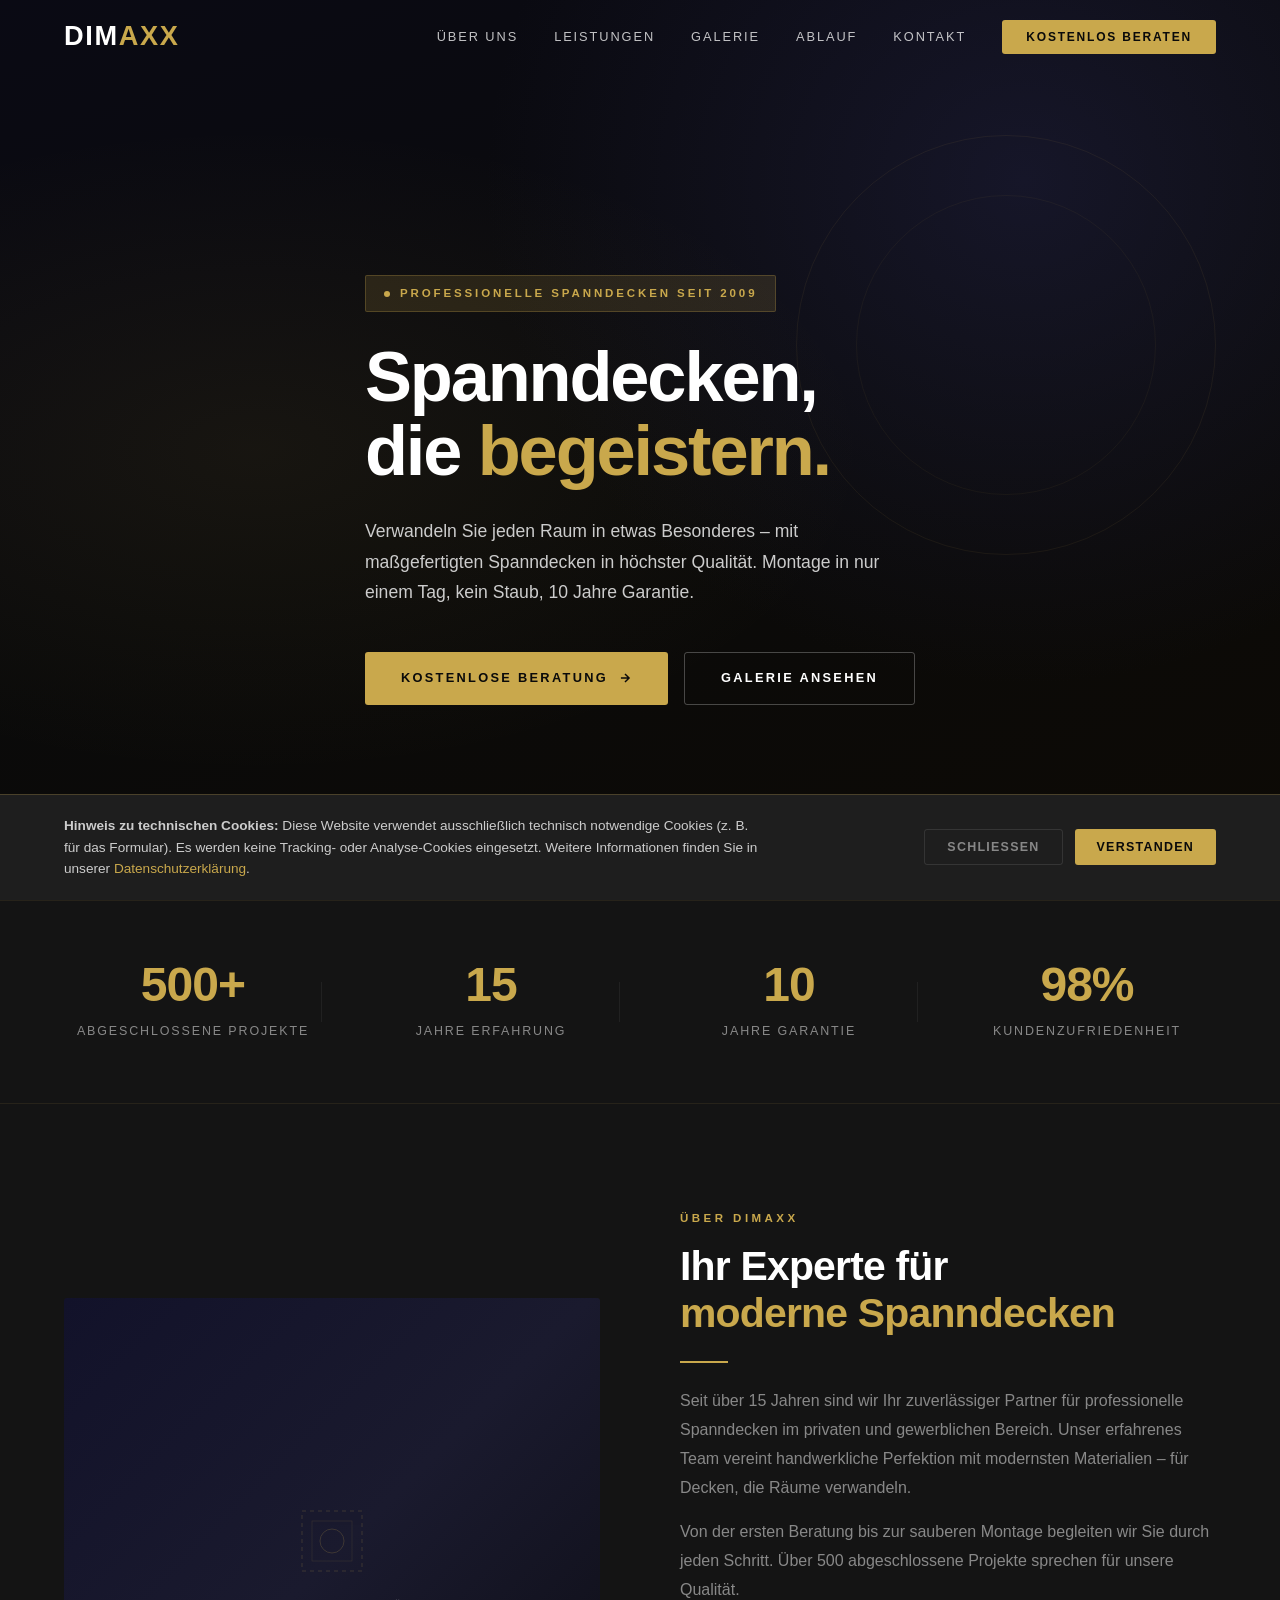
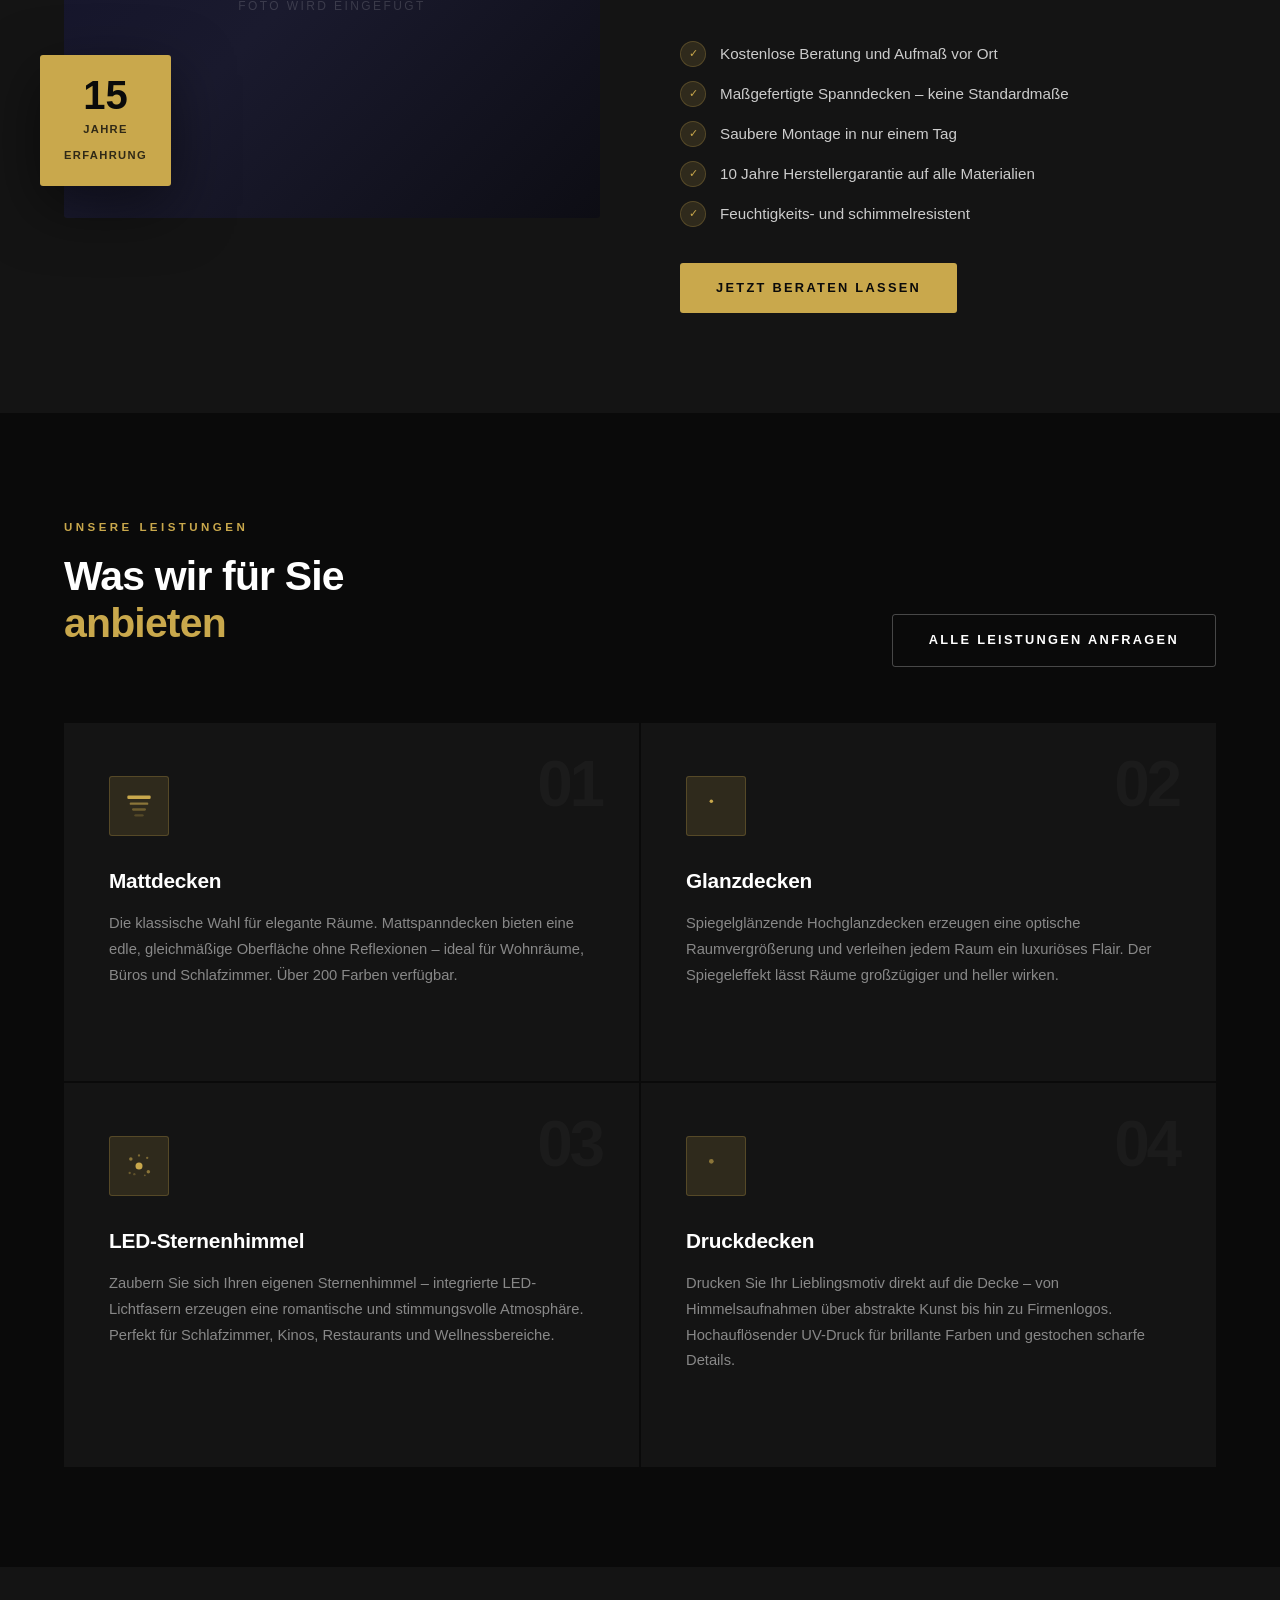
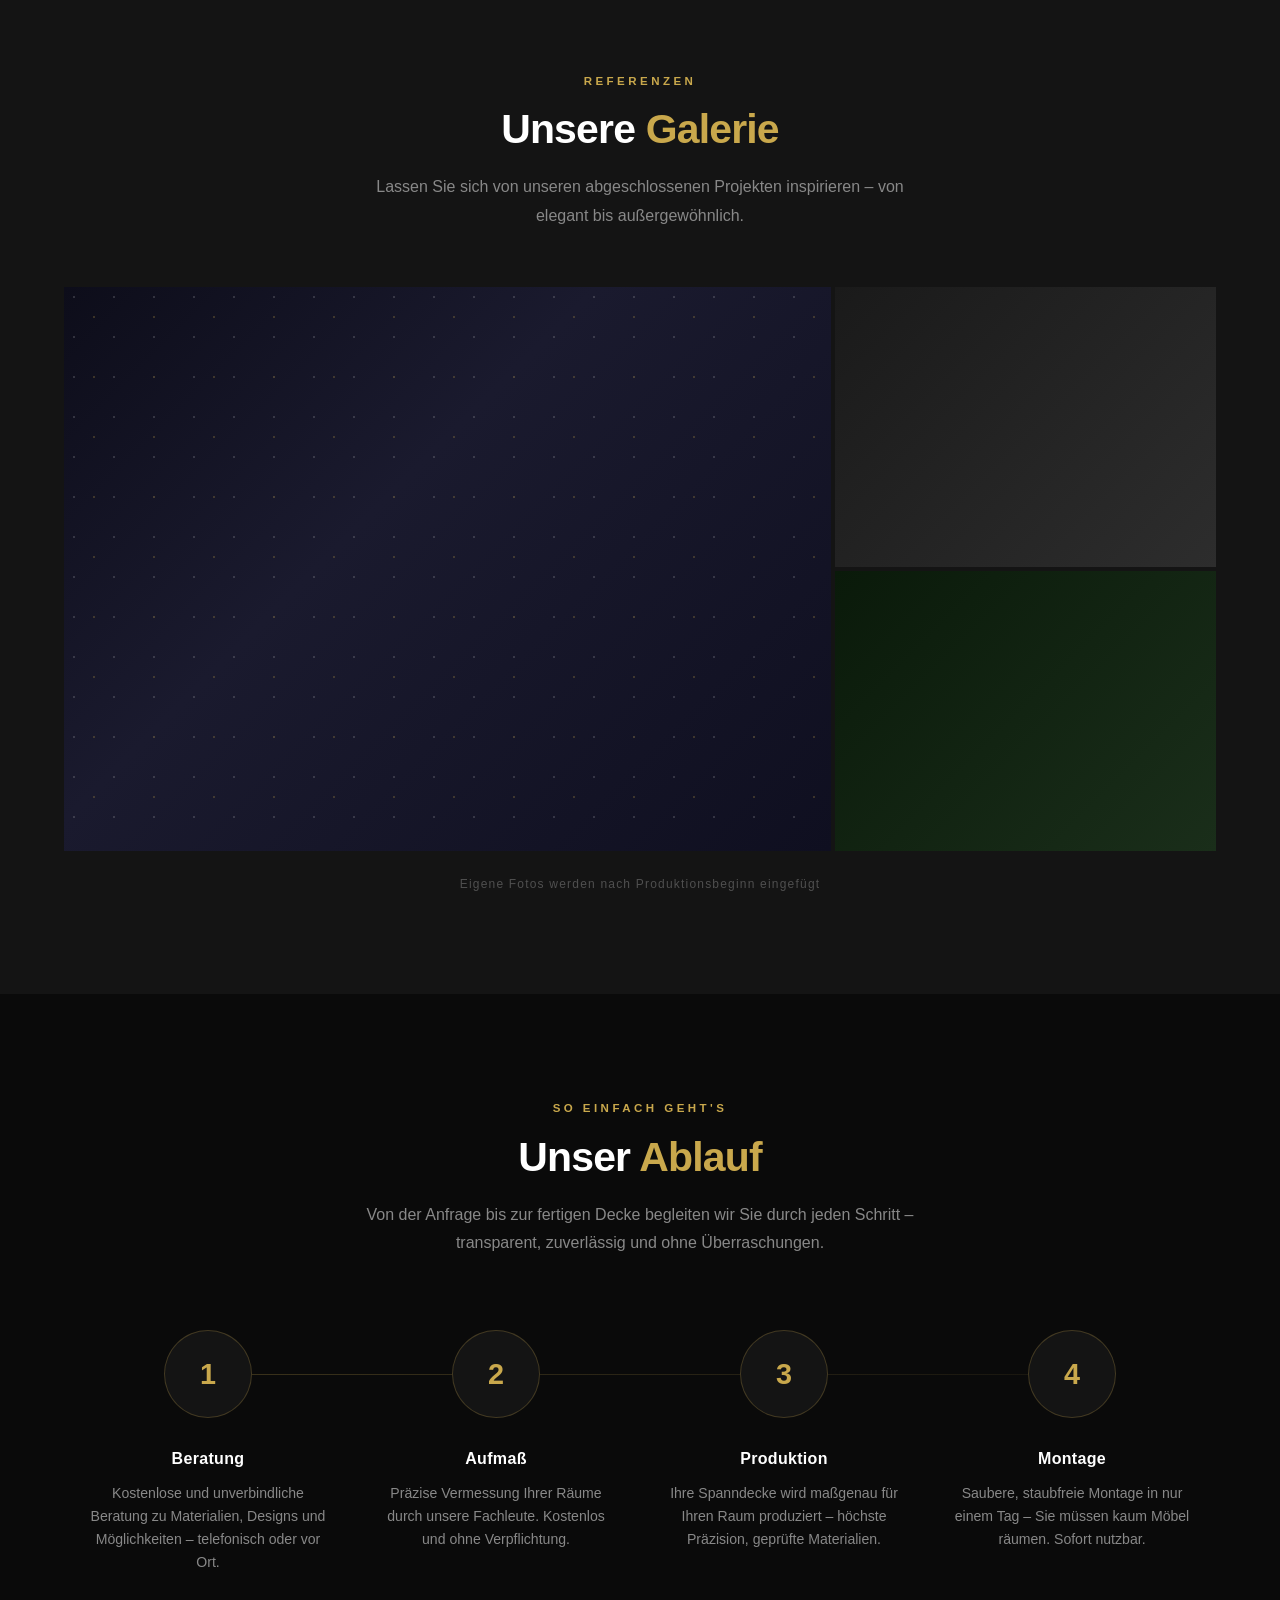
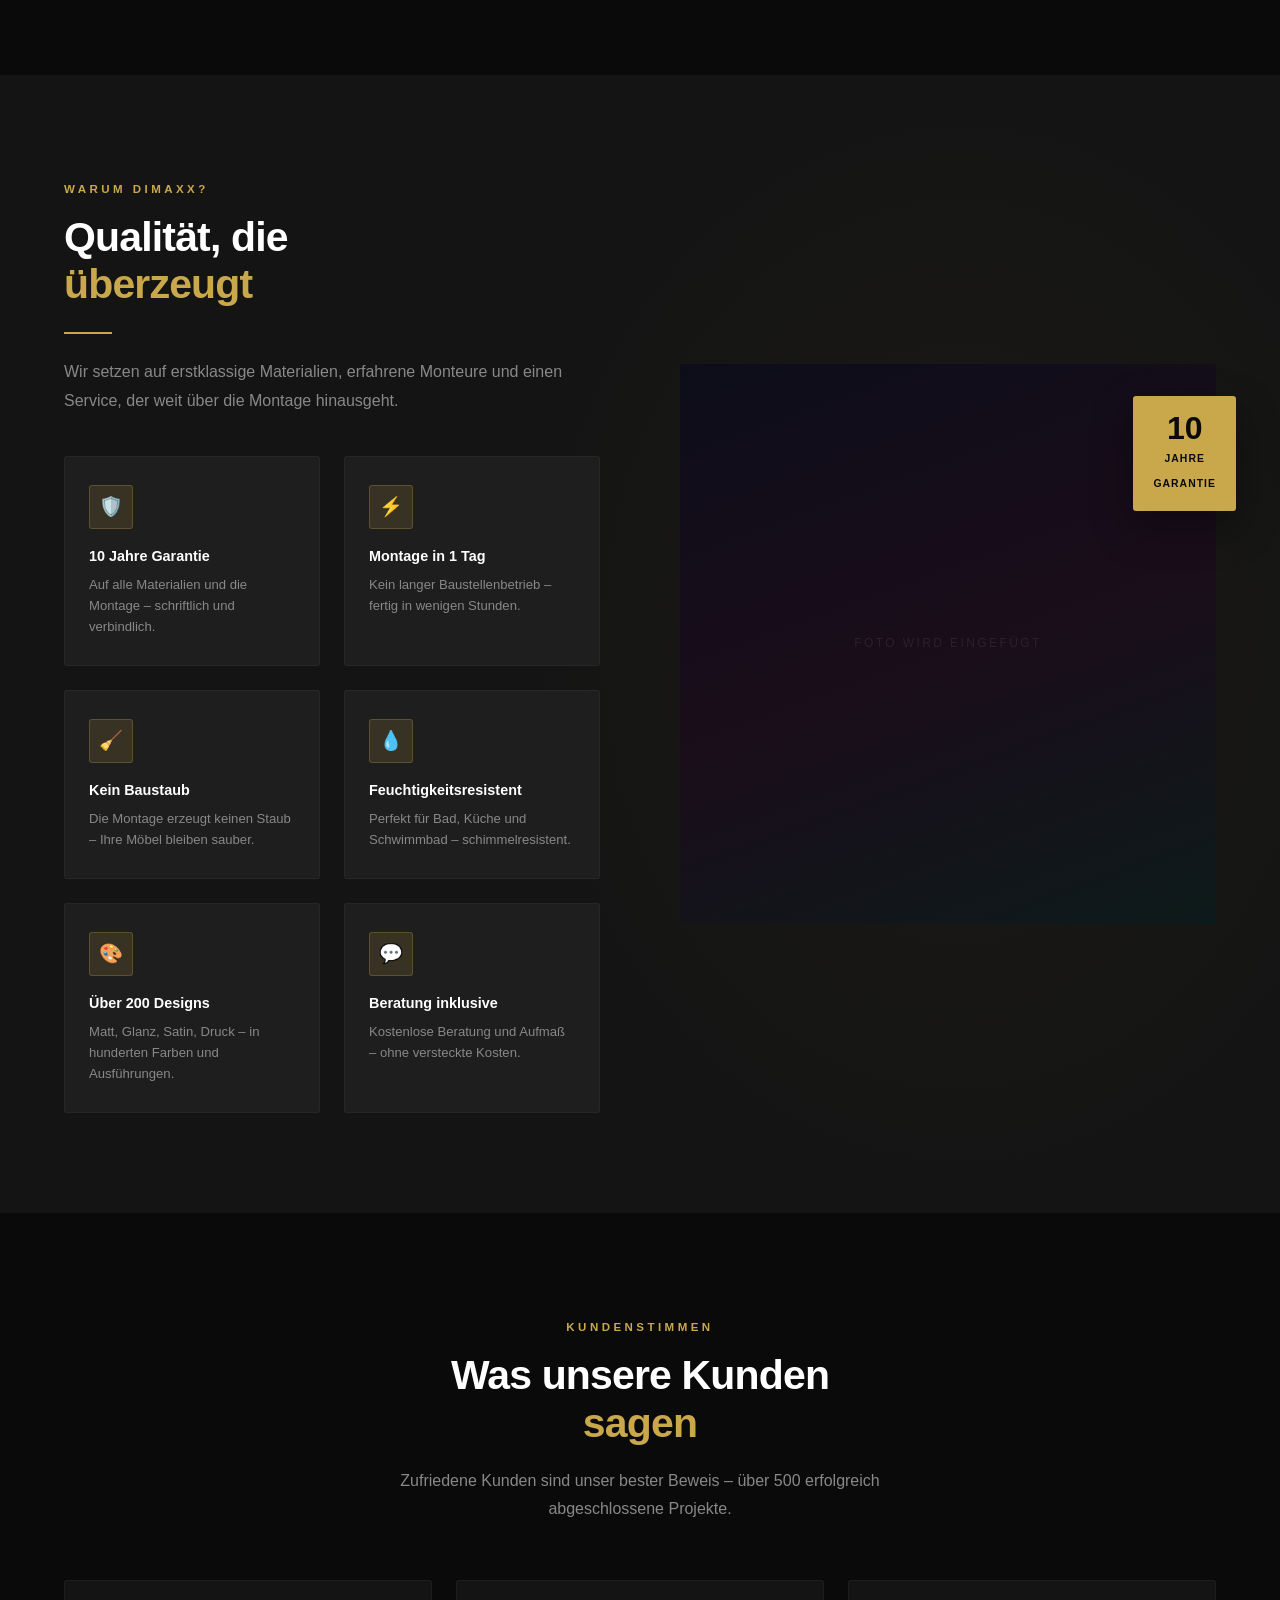
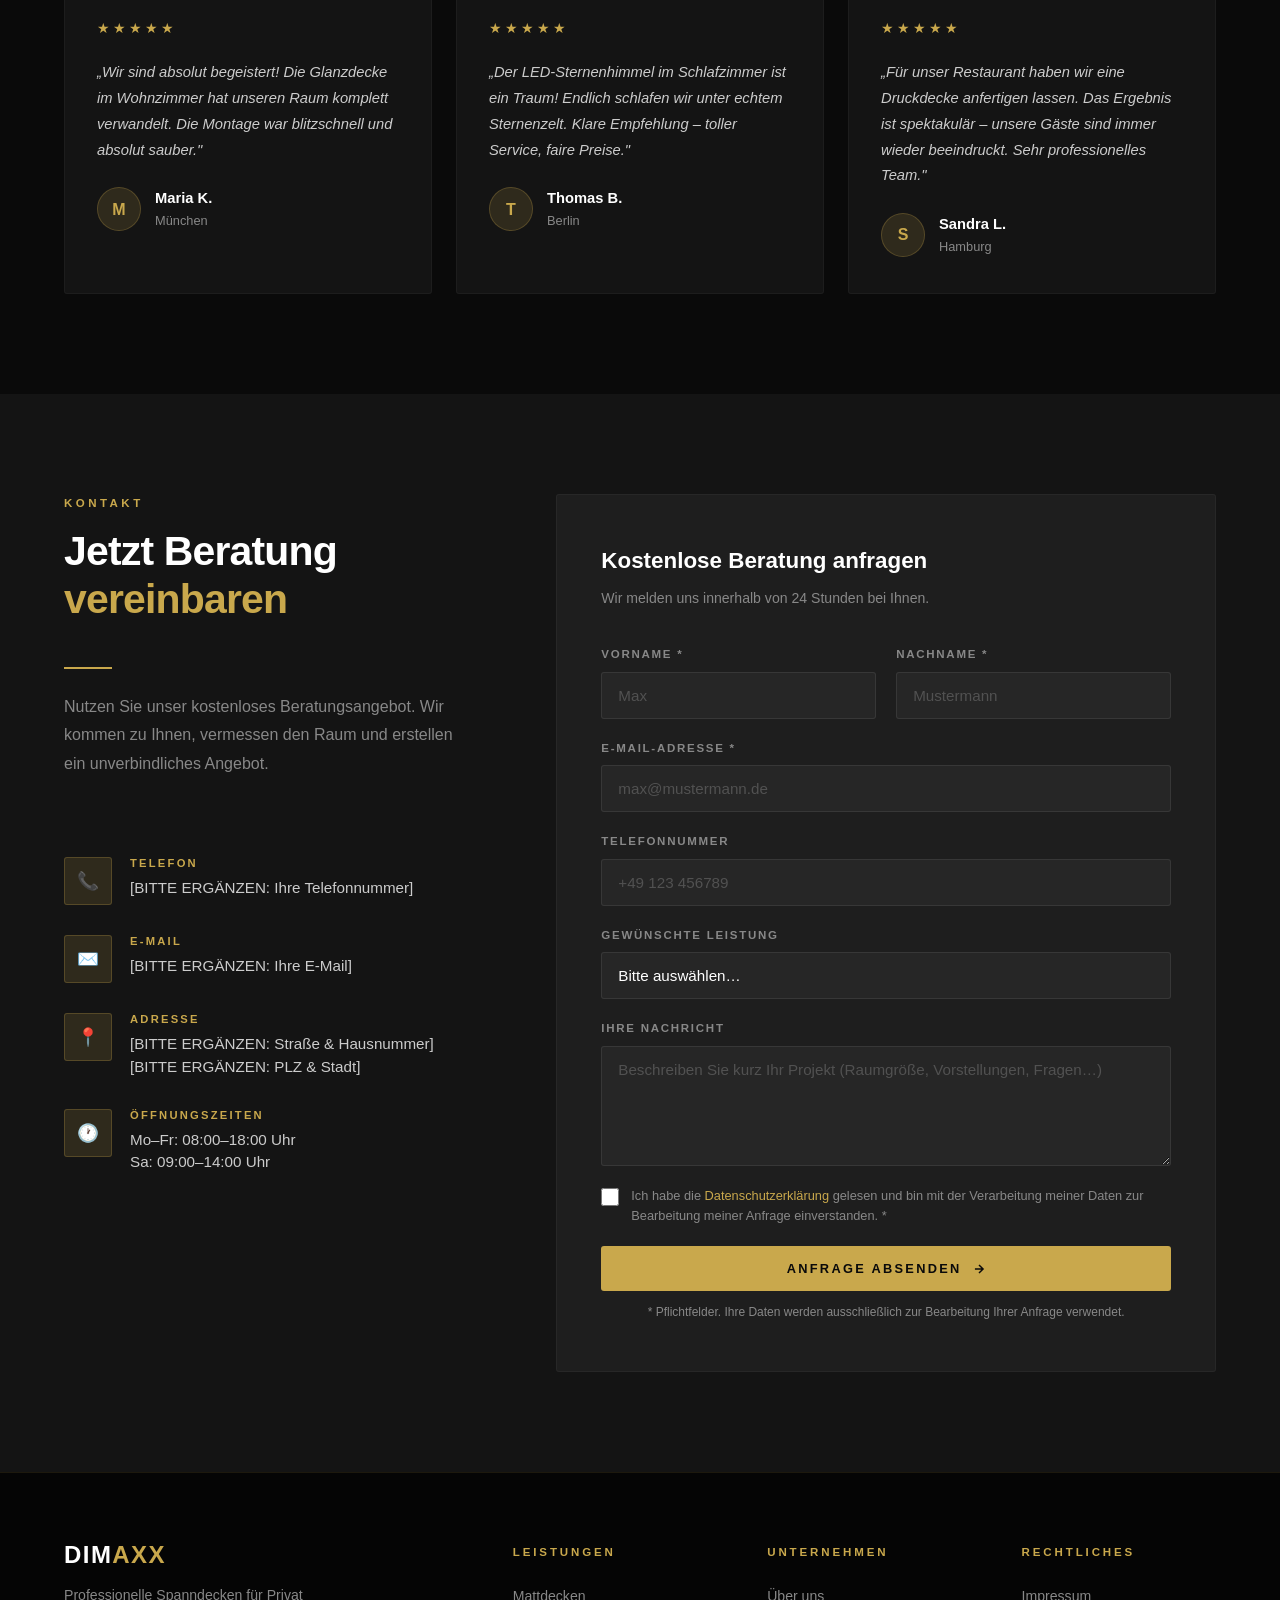
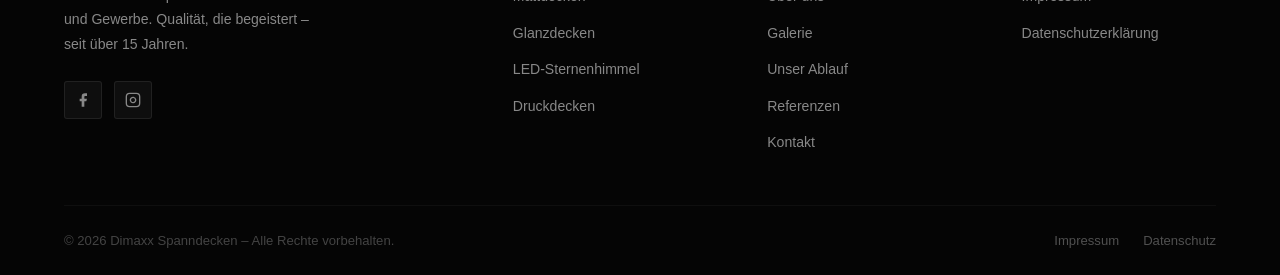
==== index.html @ a478bb0a "Add complete Dimaxx Spanndecken website Dark & premium design with gold accents. Includes: - index.h" ====
<!DOCTYPE html>
<html lang="de">
<head>
  <meta charset="UTF-8">
  <meta name="viewport" content="width=device-width, initial-scale=1.0">
  <meta name="description" content="Dimaxx – Professionelle Spanndecken für Privat und Gewerbe. Mattdecken, Glanzdecken, LED-Sternenhimmel & Druckdecken. Montage in nur einem Tag. Kostenlose Beratung.">
  <meta name="robots" content="index, follow">
  <meta property="og:title" content="Dimaxx – Spanndecken die begeistern">
  <meta property="og:description" content="Elegante Spanndecken für Ihren Wohn- und Gewerberaum. Montage in nur einem Tag. 10 Jahre Garantie.">
  <meta property="og:type" content="website">
  <meta property="og:locale" content="de_DE">
  <title>Dimaxx – Professionelle Spanndecken</title>

  <!-- Keine externen Schriftarten (DSGVO-konform) -->
  <link rel="stylesheet" href="css/style.css">

  <!-- Strukturierte Daten (LocalBusiness) -->
  <script type="application/ld+json">
  {
    "@context": "https://schema.org",
    "@type": "LocalBusiness",
    "name": "Dimaxx Spanndecken",
    "description": "Professionelle Spanndecken für Privat und Gewerbe",
    "url": "[BITTE ERGÄNZEN: Ihre Website-URL]",
    "telephone": "[BITTE ERGÄNZEN: Ihre Telefonnummer]",
    "email": "[BITTE ERGÄNZEN: Ihre E-Mail-Adresse]",
    "address": {
      "@type": "PostalAddress",
      "streetAddress": "[BITTE ERGÄNZEN: Straße und Hausnummer]",
      "postalCode": "[BITTE ERGÄNZEN: PLZ]",
      "addressLocality": "[BITTE ERGÄNZEN: Stadt]",
      "addressCountry": "DE"
    },
    "priceRange": "€€",
    "openingHours": ["Mo-Fr 08:00-18:00", "Sa 09:00-14:00"]
  }
  </script>
</head>
<body>

<!-- ===========================
     HEADER
=========================== -->
<header id="header">
  <div class="container">
    <nav>
      <a href="#hero" class="logo">DIM<span>AXX</span></a>

      <ul class="nav-links">
        <li><a href="#about">Über uns</a></li>
        <li><a href="#services">Leistungen</a></li>
        <li><a href="#gallery">Galerie</a></li>
        <li><a href="#process">Ablauf</a></li>
        <li><a href="#contact">Kontakt</a></li>
        <li><a href="#contact" class="nav-cta">Kostenlos beraten</a></li>
      </ul>

      <button class="hamburger" aria-label="Menü öffnen" aria-expanded="false">
        <span></span>
        <span></span>
        <span></span>
      </button>
    </nav>
  </div>
</header>

<!-- Mobile Navigation -->
<nav class="mobile-nav" aria-label="Mobile Navigation">
  <a href="#about">Über uns</a>
  <a href="#services">Leistungen</a>
  <a href="#gallery">Galerie</a>
  <a href="#process">Ablauf</a>
  <a href="#contact">Kontakt</a>
  <a href="#contact" class="mob-cta btn">Kostenlos beraten</a>
</nav>


<!-- ===========================
     HERO
=========================== -->
<section id="hero">
  <div class="hero-bg" aria-hidden="true"></div>
  <div class="hero-lines" aria-hidden="true"></div>

  <div class="container">
    <div class="hero-content">
      <div class="hero-badge">Professionelle Spanndecken seit 2009</div>

      <h1>
        Spanndecken,<br>
        die <span class="gold">begeistern.</span>
      </h1>

      <p>
        Verwandeln Sie jeden Raum in etwas Besonderes – mit maßgefertigten
        Spanndecken in höchster Qualität. Montage in nur einem Tag,
        kein Staub, 10 Jahre Garantie.
      </p>

      <div class="hero-buttons">
        <a href="#contact" class="btn btn-gold">
          Kostenlose Beratung
          <svg width="14" height="14" viewBox="0 0 24 24" fill="none" stroke="currentColor" stroke-width="2.5"><path d="M5 12h14M12 5l7 7-7 7"/></svg>
        </a>
        <a href="#gallery" class="btn btn-outline">Galerie ansehen</a>
      </div>
    </div>
  </div>

  <div class="hero-scroll" aria-hidden="true">
    <div class="scroll-mouse"></div>
    <span>Scrollen</span>
  </div>
</section>


<!-- ===========================
     STATS
=========================== -->
<section id="stats">
  <div class="container">
    <div class="stats-grid">
      <div class="stat-item fade-up">
        <span class="stat-number" data-target="500" data-suffix="+">500+</span>
        <span class="stat-label">Abgeschlossene Projekte</span>
      </div>
      <div class="stat-item fade-up delay-1">
        <span class="stat-number" data-target="15" data-suffix="">15</span>
        <span class="stat-label">Jahre Erfahrung</span>
      </div>
      <div class="stat-item fade-up delay-2">
        <span class="stat-number" data-target="10" data-suffix="">10</span>
        <span class="stat-label">Jahre Garantie</span>
      </div>
      <div class="stat-item fade-up delay-3">
        <span class="stat-number" data-target="98" data-suffix="%">98%</span>
        <span class="stat-label">Kundenzufriedenheit</span>
      </div>
    </div>
  </div>
</section>


<!-- ===========================
     ABOUT
=========================== -->
<section id="about">
  <div class="container">
    <div class="about-grid">

      <div class="about-visual fade-up">
        <div class="about-img-wrap">
          <!-- Eigenes Foto hier einfügen: <img src="images/about.jpg" alt="Dimaxx Spanndecken Team"> -->
          <div class="about-img-placeholder" aria-hidden="true">
            <svg viewBox="0 0 80 80" fill="none" xmlns="http://www.w3.org/2000/svg">
              <rect x="10" y="10" width="60" height="60" stroke="#c9a84c" stroke-width="1" stroke-dasharray="4 4"/>
              <rect x="20" y="20" width="40" height="40" stroke="#c9a84c" stroke-width="0.5"/>
              <circle cx="40" cy="40" r="12" stroke="#c9a84c" stroke-width="1"/>
            </svg>
            <p>Foto wird eingefügt</p>
          </div>
          <div class="corner-deco tl" aria-hidden="true"></div>
          <div class="corner-deco br" aria-hidden="true"></div>
        </div>
        <div class="about-years" aria-label="15 Jahre Erfahrung">
          <span class="num">15</span>
          <span class="lbl">Jahre<br>Erfahrung</span>
        </div>
      </div>

      <div class="about-text fade-up delay-2">
        <span class="section-tag">Über Dimaxx</span>
        <h2 class="section-title">Ihr Experte für<br><span>moderne Spanndecken</span></h2>
        <div class="gold-line"></div>
        <p class="section-desc">
          Seit über 15 Jahren sind wir Ihr zuverlässiger Partner für professionelle Spanndecken
          im privaten und gewerblichen Bereich. Unser erfahrenes Team vereint handwerkliche
          Perfektion mit modernsten Materialien – für Decken, die Räume verwandeln.
        </p>
        <p class="section-desc" style="margin-top: 16px;">
          Von der ersten Beratung bis zur sauberen Montage begleiten wir Sie durch jeden Schritt.
          Über 500 abgeschlossene Projekte sprechen für unsere Qualität.
        </p>

        <ul class="about-features">
          <li class="about-feat">
            <span class="feat-check" aria-hidden="true">✓</span>
            Kostenlose Beratung und Aufmaß vor Ort
          </li>
          <li class="about-feat">
            <span class="feat-check" aria-hidden="true">✓</span>
            Maßgefertigte Spanndecken – keine Standardmaße
          </li>
          <li class="about-feat">
            <span class="feat-check" aria-hidden="true">✓</span>
            Saubere Montage in nur einem Tag
          </li>
          <li class="about-feat">
            <span class="feat-check" aria-hidden="true">✓</span>
            10 Jahre Herstellergarantie auf alle Materialien
          </li>
          <li class="about-feat">
            <span class="feat-check" aria-hidden="true">✓</span>
            Feuchtigkeits- und schimmelresistent
          </li>
        </ul>

        <div style="margin-top: 36px;">
          <a href="#contact" class="btn btn-gold">Jetzt beraten lassen</a>
        </div>
      </div>

    </div>
  </div>
</section>


<!-- ===========================
     SERVICES
=========================== -->
<section id="services">
  <div class="container">
    <div class="services-header">
      <div>
        <span class="section-tag">Unsere Leistungen</span>
        <h2 class="section-title">Was wir für Sie<br><span>anbieten</span></h2>
      </div>
      <a href="#contact" class="btn btn-outline" style="flex-shrink:0;">Alle Leistungen anfragen</a>
    </div>

    <div class="services-grid">

      <!-- Mattdecken -->
      <div class="service-card fade-up">
        <span class="service-num" aria-hidden="true">01</span>
        <div class="service-icon" aria-hidden="true">
          <svg viewBox="0 0 24 24" xmlns="http://www.w3.org/2000/svg">
            <rect x="2" y="3" width="20" height="3" rx="1"/>
            <rect x="4" y="9" width="16" height="2" rx="1" opacity=".6"/>
            <rect x="6" y="14" width="12" height="2" rx="1" opacity=".4"/>
            <rect x="8" y="19" width="8" height="2" rx="1" opacity=".25"/>
          </svg>
        </div>
        <h3>Mattdecken</h3>
        <p>
          Die klassische Wahl für elegante Räume. Mattspanndecken bieten eine
          edle, gleichmäßige Oberfläche ohne Reflexionen – ideal für Wohnräume,
          Büros und Schlafzimmer. Über 200 Farben verfügbar.
        </p>
        <span class="service-tag">Ab 25 €/m² inkl. Montage →</span>
      </div>

      <!-- Glanzdecken -->
      <div class="service-card fade-up delay-1">
        <span class="service-num" aria-hidden="true">02</span>
        <div class="service-icon" aria-hidden="true">
          <svg viewBox="0 0 24 24" xmlns="http://www.w3.org/2000/svg">
            <circle cx="12" cy="12" r="9" stroke-width="1.5" fill="none"/>
            <path d="M8 8 C10 6, 14 6, 16 8" stroke-width="1.5" fill="none"/>
            <circle cx="8" cy="8" r="1.5"/>
            <path d="M5 12 L19 12" stroke-width="0.8" opacity=".4"/>
          </svg>
        </div>
        <h3>Glanzdecken</h3>
        <p>
          Spiegelglänzende Hochglanzdecken erzeugen eine optische Raumvergrößerung
          und verleihen jedem Raum ein luxuriöses Flair. Der Spiegeleffekt lässt
          Räume großzügiger und heller wirken.
        </p>
        <span class="service-tag">Showroom-Effekt für Ihr Zuhause →</span>
      </div>

      <!-- LED Sternenhimmel -->
      <div class="service-card fade-up delay-2">
        <span class="service-num" aria-hidden="true">03</span>
        <div class="service-icon" aria-hidden="true">
          <svg viewBox="0 0 24 24" xmlns="http://www.w3.org/2000/svg">
            <circle cx="12" cy="12" r="3"/>
            <circle cx="5" cy="6" r="1.5" opacity=".6"/>
            <circle cx="19" cy="5" r="1" opacity=".5"/>
            <circle cx="4" cy="18" r="1" opacity=".4"/>
            <circle cx="20" cy="17" r="1.5" opacity=".6"/>
            <circle cx="12" cy="3" r="1" opacity=".5"/>
            <circle cx="8" cy="19" r="1" opacity=".3"/>
            <circle cx="17" cy="20" r="0.8" opacity=".4"/>
          </svg>
        </div>
        <h3>LED-Sternenhimmel</h3>
        <p>
          Zaubern Sie sich Ihren eigenen Sternenhimmel – integrierte LED-Lichtfasern
          erzeugen eine romantische und stimmungsvolle Atmosphäre. Perfekt für
          Schlafzimmer, Kinos, Restaurants und Wellnessbereiche.
        </p>
        <span class="service-tag">Individuelle Sternenkonfiguration →</span>
      </div>

      <!-- Druckdecken -->
      <div class="service-card fade-up delay-3">
        <span class="service-num" aria-hidden="true">04</span>
        <div class="service-icon" aria-hidden="true">
          <svg viewBox="0 0 24 24" xmlns="http://www.w3.org/2000/svg">
            <rect x="3" y="3" width="18" height="18" rx="2" fill="none" stroke-width="1.5"/>
            <circle cx="8" cy="8" r="2" opacity=".6"/>
            <path d="M3 15 L8 10 L13 14 L17 9 L21 13" stroke-width="1.2" fill="none" opacity=".7"/>
          </svg>
        </div>
        <h3>Druckdecken</h3>
        <p>
          Drucken Sie Ihr Lieblingsmotiv direkt auf die Decke – von Himmelsaufnahmen
          über abstrakte Kunst bis hin zu Firmenlogos. Hochauflösender UV-Druck
          für brillante Farben und gestochen scharfe Details.
        </p>
        <span class="service-tag">Ihr Motiv auf die Decke →</span>
      </div>

    </div>
  </div>
</section>


<!-- ===========================
     GALLERY
=========================== -->
<section id="gallery">
  <div class="container">
    <div class="gallery-header fade-up">
      <span class="section-tag">Referenzen</span>
      <h2 class="section-title">Unsere <span>Galerie</span></h2>
      <p class="section-desc" style="margin-top:12px;">
        Lassen Sie sich von unseren abgeschlossenen Projekten inspirieren –
        von elegant bis außergewöhnlich.
      </p>
    </div>

    <div class="gallery-grid">
      <!-- Fotos hier einfügen: src="images/gallery-1.jpg" etc. -->
      <div class="gal-item fade-up">
        <div class="gal-bg" role="img" aria-label="LED Sternenhimmel Referenzprojekt"></div>
        <div class="gal-overlay">
          <span class="gal-label">LED-Sternenhimmel</span>
          <span class="gal-sub">Schlafzimmer · München</span>
        </div>
      </div>

      <div class="gal-item fade-up delay-1">
        <div class="gal-bg" role="img" aria-label="Mattdecke Referenzprojekt"></div>
        <div class="gal-overlay">
          <span class="gal-label">Mattdecke</span>
          <span class="gal-sub">Wohnzimmer · Hamburg</span>
        </div>
      </div>

      <div class="gal-item fade-up delay-2">
        <div class="gal-bg" role="img" aria-label="Glanzdecke Referenzprojekt"></div>
        <div class="gal-overlay">
          <span class="gal-label">Glanzdecke</span>
          <span class="gal-sub">Restaurant · Berlin</span>
        </div>
      </div>

      <div class="gal-item fade-up delay-1">
        <div class="gal-bg" role="img" aria-label="Druckdecke Referenzprojekt"></div>
        <div class="gal-overlay">
          <span class="gal-label">Druckdecke</span>
          <span class="gal-sub">Büro · Frankfurt</span>
        </div>
      </div>

      <div class="gal-item fade-up delay-2">
        <div class="gal-bg" role="img" aria-label="LED Referenzprojekt"></div>
        <div class="gal-overlay">
          <span class="gal-label">LED-Decke</span>
          <span class="gal-sub">Wellness · Köln</span>
        </div>
      </div>
    </div>

    <p class="gallery-photo-note">Eigene Fotos werden nach Produktionsbeginn eingefügt</p>
  </div>
</section>


<!-- ===========================
     PROCESS
=========================== -->
<section id="process">
  <div class="container">
    <div class="process-header fade-up">
      <span class="section-tag">So einfach geht's</span>
      <h2 class="section-title">Unser <span>Ablauf</span></h2>
      <p class="section-desc">
        Von der Anfrage bis zur fertigen Decke begleiten wir Sie durch jeden Schritt –
        transparent, zuverlässig und ohne Überraschungen.
      </p>
    </div>

    <div class="process-steps">
      <div class="process-connector" aria-hidden="true"></div>

      <div class="process-step fade-up delay-1">
        <div class="step-circle"><span class="step-num">1</span></div>
        <h3>Beratung</h3>
        <p>Kostenlose und unverbindliche Beratung zu Materialien, Designs und Möglichkeiten – telefonisch oder vor Ort.</p>
      </div>

      <div class="process-step fade-up delay-2">
        <div class="step-circle"><span class="step-num">2</span></div>
        <h3>Aufmaß</h3>
        <p>Präzise Vermessung Ihrer Räume durch unsere Fachleute. Kostenlos und ohne Verpflichtung.</p>
      </div>

      <div class="process-step fade-up delay-3">
        <div class="step-circle"><span class="step-num">3</span></div>
        <h3>Produktion</h3>
        <p>Ihre Spanndecke wird maßgenau für Ihren Raum produziert – höchste Präzision, geprüfte Materialien.</p>
      </div>

      <div class="process-step fade-up delay-4">
        <div class="step-circle"><span class="step-num">4</span></div>
        <h3>Montage</h3>
        <p>Saubere, staubfreie Montage in nur einem Tag – Sie müssen kaum Möbel räumen. Sofort nutzbar.</p>
      </div>
    </div>
  </div>
</section>


<!-- ===========================
     WHY US
=========================== -->
<section id="why">
  <div class="container">
    <div class="why-grid">

      <div class="fade-up">
        <span class="section-tag">Warum Dimaxx?</span>
        <h2 class="section-title">Qualität, die<br><span>überzeugt</span></h2>
        <div class="gold-line"></div>
        <p class="section-desc">
          Wir setzen auf erstklassige Materialien, erfahrene Monteure und einen
          Service, der weit über die Montage hinausgeht.
        </p>

        <div class="why-features">
          <div class="why-feat">
            <div class="why-icon" aria-hidden="true">🛡️</div>
            <h4>10 Jahre Garantie</h4>
            <p>Auf alle Materialien und die Montage – schriftlich und verbindlich.</p>
          </div>
          <div class="why-feat">
            <div class="why-icon" aria-hidden="true">⚡</div>
            <h4>Montage in 1 Tag</h4>
            <p>Kein langer Baustellenbetrieb – fertig in wenigen Stunden.</p>
          </div>
          <div class="why-feat">
            <div class="why-icon" aria-hidden="true">🧹</div>
            <h4>Kein Baustaub</h4>
            <p>Die Montage erzeugt keinen Staub – Ihre Möbel bleiben sauber.</p>
          </div>
          <div class="why-feat">
            <div class="why-icon" aria-hidden="true">💧</div>
            <h4>Feuchtigkeitsresistent</h4>
            <p>Perfekt für Bad, Küche und Schwimmbad – schimmelresistent.</p>
          </div>
          <div class="why-feat">
            <div class="why-icon" aria-hidden="true">🎨</div>
            <h4>Über 200 Designs</h4>
            <p>Matt, Glanz, Satin, Druck – in hunderten Farben und Ausführungen.</p>
          </div>
          <div class="why-feat">
            <div class="why-icon" aria-hidden="true">💬</div>
            <h4>Beratung inklusive</h4>
            <p>Kostenlose Beratung und Aufmaß – ohne versteckte Kosten.</p>
          </div>
        </div>
      </div>

      <div class="why-visual fade-up delay-2">
        <div class="why-img-wrap">
          <!-- Eigenes Foto hier einfügen: <img src="images/why.jpg" alt="Dimaxx Qualität"> -->
          <div class="why-img-placeholder" aria-hidden="true">Foto wird eingefügt</div>
        </div>
        <div class="why-badge" aria-label="10 Jahre Garantie">
          <span class="b-num">10</span>
          <span class="b-lbl">Jahre<br>Garantie</span>
        </div>
      </div>

    </div>
  </div>
</section>


<!-- ===========================
     TESTIMONIALS
=========================== -->
<section id="testimonials">
  <div class="container">
    <div class="testimonials-header fade-up">
      <span class="section-tag">Kundenstimmen</span>
      <h2 class="section-title">Was unsere Kunden<br><span>sagen</span></h2>
      <p class="section-desc">
        Zufriedene Kunden sind unser bester Beweis – über 500 erfolgreich abgeschlossene Projekte.
      </p>
    </div>

    <div class="testi-grid">
      <div class="testi-card fade-up delay-1">
        <div class="testi-stars" aria-label="5 Sterne">★★★★★</div>
        <p class="testi-text">
          „Wir sind absolut begeistert! Die Glanzdecke im Wohnzimmer hat unseren Raum
          komplett verwandelt. Die Montage war blitzschnell und absolut sauber."
        </p>
        <div class="testi-author">
          <div class="testi-avatar" aria-hidden="true">M</div>
          <div>
            <div class="testi-name">Maria K.</div>
            <div class="testi-loc">München</div>
          </div>
        </div>
      </div>

      <div class="testi-card fade-up delay-2">
        <div class="testi-stars" aria-label="5 Sterne">★★★★★</div>
        <p class="testi-text">
          „Der LED-Sternenhimmel im Schlafzimmer ist ein Traum! Endlich schlafen wir
          unter echtem Sternenzelt. Klare Empfehlung – toller Service, faire Preise."
        </p>
        <div class="testi-author">
          <div class="testi-avatar" aria-hidden="true">T</div>
          <div>
            <div class="testi-name">Thomas B.</div>
            <div class="testi-loc">Berlin</div>
          </div>
        </div>
      </div>

      <div class="testi-card fade-up delay-3">
        <div class="testi-stars" aria-label="5 Sterne">★★★★★</div>
        <p class="testi-text">
          „Für unser Restaurant haben wir eine Druckdecke anfertigen lassen. Das Ergebnis
          ist spektakulär – unsere Gäste sind immer wieder beeindruckt. Sehr professionelles Team."
        </p>
        <div class="testi-author">
          <div class="testi-avatar" aria-hidden="true">S</div>
          <div>
            <div class="testi-name">Sandra L.</div>
            <div class="testi-loc">Hamburg</div>
          </div>
        </div>
      </div>
    </div>
  </div>
</section>


<!-- ===========================
     CONTACT
=========================== -->
<section id="contact">
  <div class="container">
    <div class="contact-grid">

      <div class="contact-info fade-up">
        <span class="section-tag">Kontakt</span>
        <h2 class="section-title">Jetzt Beratung<br><span>vereinbaren</span></h2>
        <div class="gold-line"></div>
        <p class="section-desc">
          Nutzen Sie unser kostenloses Beratungsangebot. Wir kommen zu Ihnen,
          vermessen den Raum und erstellen ein unverbindliches Angebot.
        </p>

        <div class="contact-items" style="margin-top:36px;">
          <div class="contact-item">
            <div class="c-icon" aria-hidden="true">📞</div>
            <div>
              <div class="c-label">Telefon</div>
              <div class="c-val">
                <a href="tel:[BITTE ERGÄNZEN]">[BITTE ERGÄNZEN: Ihre Telefonnummer]</a>
              </div>
            </div>
          </div>

          <div class="contact-item">
            <div class="c-icon" aria-hidden="true">✉️</div>
            <div>
              <div class="c-label">E-Mail</div>
              <div class="c-val">
                <a href="mailto:[BITTE ERGÄNZEN]">[BITTE ERGÄNZEN: Ihre E-Mail]</a>
              </div>
            </div>
          </div>

          <div class="contact-item">
            <div class="c-icon" aria-hidden="true">📍</div>
            <div>
              <div class="c-label">Adresse</div>
              <div class="c-val">
                [BITTE ERGÄNZEN: Straße &amp; Hausnummer]<br>
                [BITTE ERGÄNZEN: PLZ &amp; Stadt]
              </div>
            </div>
          </div>

          <div class="contact-item">
            <div class="c-icon" aria-hidden="true">🕐</div>
            <div>
              <div class="c-label">Öffnungszeiten</div>
              <div class="c-val">
                Mo–Fr: 08:00–18:00 Uhr<br>
                Sa: 09:00–14:00 Uhr
              </div>
            </div>
          </div>
        </div>
      </div>

      <div class="contact-form-wrap fade-up delay-2">
        <h3>Kostenlose Beratung anfragen</h3>
        <p>Wir melden uns innerhalb von 24 Stunden bei Ihnen.</p>

        <form class="form" id="contact-form" novalidate>
          <div class="form-row">
            <div class="form-group">
              <label for="vorname">Vorname *</label>
              <input type="text" id="vorname" name="vorname" placeholder="Max" required autocomplete="given-name">
            </div>
            <div class="form-group">
              <label for="nachname">Nachname *</label>
              <input type="text" id="nachname" name="nachname" placeholder="Mustermann" required autocomplete="family-name">
            </div>
          </div>

          <div class="form-group">
            <label for="email">E-Mail-Adresse *</label>
            <input type="email" id="email" name="email" placeholder="max@mustermann.de" required autocomplete="email">
          </div>

          <div class="form-group">
            <label for="telefon">Telefonnummer</label>
            <input type="tel" id="telefon" name="telefon" placeholder="+49 123 456789" autocomplete="tel">
          </div>

          <div class="form-group">
            <label for="leistung">Gewünschte Leistung</label>
            <select id="leistung" name="leistung">
              <option value="" disabled selected>Bitte auswählen…</option>
              <option value="mattdecke">Mattdecke</option>
              <option value="glanzdecke">Glanzdecke</option>
              <option value="led-sternenhimmel">LED-Sternenhimmel</option>
              <option value="druckdecke">Druckdecke</option>
              <option value="mehreres">Mehrere Leistungen</option>
              <option value="beratung">Allgemeine Beratung</option>
            </select>
          </div>

          <div class="form-group">
            <label for="nachricht">Ihre Nachricht</label>
            <textarea id="nachricht" name="nachricht" placeholder="Beschreiben Sie kurz Ihr Projekt (Raumgröße, Vorstellungen, Fragen…)"></textarea>
          </div>

          <div class="form-checkbox">
            <input type="checkbox" id="datenschutz" name="datenschutz" required>
            <label for="datenschutz">
              Ich habe die <a href="datenschutz.html" target="_blank" rel="noopener">Datenschutzerklärung</a>
              gelesen und bin mit der Verarbeitung meiner Daten zur Bearbeitung meiner Anfrage einverstanden. *
            </label>
          </div>

          <button type="submit" class="btn btn-gold" style="width:100%; justify-content:center;">
            Anfrage absenden
            <svg width="14" height="14" viewBox="0 0 24 24" fill="none" stroke="currentColor" stroke-width="2.5"><path d="M5 12h14M12 5l7 7-7 7"/></svg>
          </button>

          <p style="font-size:0.75rem; color: var(--gray); text-align:center; margin-top:-8px;">
            * Pflichtfelder. Ihre Daten werden ausschließlich zur Bearbeitung Ihrer Anfrage verwendet.
          </p>
        </form>

        <div id="form-success" class="form-success">
          <strong>Vielen Dank für Ihre Anfrage!</strong><br>
          Wir melden uns schnellstmöglich bei Ihnen.<br>
          <span style="font-size:0.85rem; margin-top:8px; display:block; opacity:.7;">
            Hinweis: Für echten E-Mail-Versand bitte Backend oder Dienst wie Formspree einbinden.
          </span>
        </div>
      </div>

    </div>
  </div>
</section>


<!-- ===========================
     FOOTER
=========================== -->
<footer id="footer">
  <div class="container">
    <div class="footer-main">

      <div class="footer-brand">
        <a href="#hero" class="logo">DIM<span>AXX</span></a>
        <p>
          Professionelle Spanndecken für Privat und Gewerbe.
          Qualität, die begeistert – seit über 15 Jahren.
        </p>
        <div class="footer-social" aria-label="Social Media">
          <!-- Facebook -->
          <a href="#" aria-label="Facebook" rel="noopener">
            <svg width="16" height="16" viewBox="0 0 24 24" fill="currentColor"><path d="M18 2h-3a5 5 0 0 0-5 5v3H7v4h3v8h4v-8h3l1-4h-4V7a1 1 0 0 1 1-1h3z"/></svg>
          </a>
          <!-- Instagram -->
          <a href="#" aria-label="Instagram" rel="noopener">
            <svg width="16" height="16" viewBox="0 0 24 24" fill="none" stroke="currentColor" stroke-width="2"><rect x="2" y="2" width="20" height="20" rx="5"/><path d="M16 11.37A4 4 0 1 1 12.63 8 4 4 0 0 1 16 11.37z"/><line x1="17.5" y1="6.5" x2="17.51" y2="6.5"/></svg>
          </a>
        </div>
      </div>

      <div class="footer-col">
        <h4>Leistungen</h4>
        <ul>
          <li><a href="#services">Mattdecken</a></li>
          <li><a href="#services">Glanzdecken</a></li>
          <li><a href="#services">LED-Sternenhimmel</a></li>
          <li><a href="#services">Druckdecken</a></li>
        </ul>
      </div>

      <div class="footer-col">
        <h4>Unternehmen</h4>
        <ul>
          <li><a href="#about">Über uns</a></li>
          <li><a href="#gallery">Galerie</a></li>
          <li><a href="#process">Unser Ablauf</a></li>
          <li><a href="#testimonials">Referenzen</a></li>
          <li><a href="#contact">Kontakt</a></li>
        </ul>
      </div>

      <div class="footer-col">
        <h4>Rechtliches</h4>
        <ul>
          <li><a href="impressum.html">Impressum</a></li>
          <li><a href="datenschutz.html">Datenschutzerklärung</a></li>
        </ul>
      </div>

    </div>

    <div class="footer-bottom">
      <p class="footer-copy">
        &copy; <span id="year"></span> Dimaxx Spanndecken – Alle Rechte vorbehalten.
      </p>
      <div class="footer-legal-links">
        <a href="impressum.html">Impressum</a>
        <a href="datenschutz.html">Datenschutz</a>
      </div>
    </div>
  </div>
</footer>


<!-- ===========================
     COOKIE BANNER
=========================== -->
<div id="cookie-banner" role="dialog" aria-labelledby="cookie-title" aria-live="polite">
  <div class="container">
    <div class="cookie-inner">
      <p class="cookie-text">
        <strong id="cookie-title">Hinweis zu technischen Cookies:</strong>
        Diese Website verwendet ausschließlich technisch notwendige Cookies (z. B. für das Formular).
        Es werden keine Tracking- oder Analyse-Cookies eingesetzt.
        Weitere Informationen finden Sie in unserer <a href="datenschutz.html">Datenschutzerklärung</a>.
      </p>
      <div class="cookie-actions">
        <button class="cookie-decline" id="cookie-decline">Schließen</button>
        <button class="cookie-accept" id="cookie-accept">Verstanden</button>
      </div>
    </div>
  </div>
</div>


<script src="js/main.js"></script>
<script>
  // Aktuelles Jahr im Footer
  document.getElementById('year').textContent = new Date().getFullYear();
</script>

</body>
</html>
---- css/style.css ----
/* ===========================
   CSS VARIABLES
=========================== */
:root {
  --black:      #0a0a0a;
  --dark:       #141414;
  --dark-2:     #1e1e1e;
  --dark-3:     #252525;
  --gold:       #c9a84c;
  --gold-light: #e8c96d;
  --gold-dim:   rgba(201, 168, 76, 0.15);
  --gold-border:rgba(201, 168, 76, 0.25);
  --white:      #ffffff;
  --gray:       #888888;
  --light-gray: #cccccc;
  --font:       -apple-system, BlinkMacSystemFont, 'Segoe UI', Roboto, 'Helvetica Neue', Arial, sans-serif;
  --ease:       cubic-bezier(0.4, 0, 0.2, 1);
  --transition: 0.3s var(--ease);
  --radius:     3px;
  --container:  1200px;
  --section-pad:100px;
}

/* ===========================
   RESET & BASE
=========================== */
*, *::before, *::after { margin: 0; padding: 0; box-sizing: border-box; }

html { scroll-behavior: smooth; font-size: 16px; }

body {
  font-family: var(--font);
  background: var(--black);
  color: var(--white);
  line-height: 1.6;
  overflow-x: hidden;
}

img { max-width: 100%; display: block; }

a { color: inherit; text-decoration: none; transition: color var(--transition); }

ul { list-style: none; }

button { cursor: pointer; font-family: var(--font); }

/* ===========================
   LAYOUT
=========================== */
.container {
  max-width: var(--container);
  margin: 0 auto;
  padding: 0 24px;
}

section { padding: var(--section-pad) 0; }

/* ===========================
   TYPOGRAPHY HELPERS
=========================== */
.section-tag {
  display: inline-block;
  color: var(--gold);
  font-size: 0.72rem;
  letter-spacing: 0.3em;
  text-transform: uppercase;
  font-weight: 600;
  margin-bottom: 16px;
}

.section-title {
  font-size: clamp(1.9rem, 3.2vw, 3rem);
  font-weight: 800;
  line-height: 1.15;
  margin-bottom: 20px;
  letter-spacing: -0.02em;
}

.section-title span { color: var(--gold); }

.section-desc {
  color: var(--gray);
  font-size: 1rem;
  line-height: 1.8;
  max-width: 580px;
}

/* ===========================
   BUTTONS
=========================== */
.btn {
  display: inline-flex;
  align-items: center;
  gap: 10px;
  padding: 15px 36px;
  font-size: 0.8rem;
  font-weight: 700;
  letter-spacing: 0.18em;
  text-transform: uppercase;
  border-radius: var(--radius);
  transition: all var(--transition);
  border: none;
  outline: none;
}

.btn-gold {
  background: var(--gold);
  color: var(--black);
}

.btn-gold:hover {
  background: var(--gold-light);
  transform: translateY(-2px);
  box-shadow: 0 12px 36px rgba(201, 168, 76, 0.35);
  color: var(--black);
}

.btn-outline {
  background: transparent;
  color: var(--white);
  border: 1px solid rgba(255, 255, 255, 0.25);
}

.btn-outline:hover {
  border-color: var(--gold);
  color: var(--gold);
  transform: translateY(-2px);
}

/* ===========================
   DIVIDER
=========================== */
.gold-line {
  width: 48px;
  height: 2px;
  background: var(--gold);
  margin: 24px 0;
}

/* ===========================
   HEADER / NAVIGATION
=========================== */
#header {
  position: fixed;
  top: 0; left: 0; right: 0;
  z-index: 1000;
  padding: 22px 0;
  transition: all 0.4s var(--ease);
}

#header.scrolled {
  background: rgba(10, 10, 10, 0.95);
  backdrop-filter: blur(12px);
  -webkit-backdrop-filter: blur(12px);
  padding: 14px 0;
  border-bottom: 1px solid var(--gold-border);
  box-shadow: 0 4px 30px rgba(0,0,0,0.4);
}

nav {
  display: flex;
  justify-content: space-between;
  align-items: center;
}

.logo {
  font-size: 1.7rem;
  font-weight: 900;
  letter-spacing: 0.06em;
  text-transform: uppercase;
  color: var(--white);
  line-height: 1;
}

.logo span { color: var(--gold); }

.nav-links {
  display: flex;
  align-items: center;
  gap: 36px;
}

.nav-links a {
  color: rgba(255,255,255,0.75);
  font-size: 0.8rem;
  letter-spacing: 0.15em;
  text-transform: uppercase;
  font-weight: 500;
  position: relative;
  padding-bottom: 4px;
}

.nav-links a::after {
  content: '';
  position: absolute;
  bottom: 0; left: 0;
  width: 0; height: 1px;
  background: var(--gold);
  transition: width var(--transition);
}

.nav-links a:hover { color: var(--white); }
.nav-links a:hover::after { width: 100%; }

.nav-cta {
  padding: 10px 24px !important;
  font-size: 0.75rem !important;
  background: var(--gold);
  color: var(--black) !important;
  border-radius: var(--radius);
  font-weight: 700 !important;
  letter-spacing: 0.15em !important;
}

.nav-cta::after { display: none !important; }

.nav-cta:hover {
  background: var(--gold-light) !important;
  color: var(--black) !important;
}

/* Hamburger */
.hamburger {
  display: none;
  flex-direction: column;
  justify-content: center;
  gap: 5px;
  background: none;
  border: none;
  padding: 6px;
  z-index: 1002;
}

.hamburger span {
  display: block;
  width: 24px;
  height: 2px;
  background: var(--white);
  transition: all var(--transition);
  transform-origin: center;
}

.hamburger.active span:nth-child(1) { transform: translateY(7px) rotate(45deg); }
.hamburger.active span:nth-child(2) { opacity: 0; transform: scaleX(0); }
.hamburger.active span:nth-child(3) { transform: translateY(-7px) rotate(-45deg); }

/* Mobile Nav */
.mobile-nav {
  position: fixed;
  inset: 0;
  background: rgba(10,10,10,0.98);
  z-index: 1001;
  display: flex;
  flex-direction: column;
  justify-content: center;
  align-items: center;
  gap: 36px;
  transform: translateX(100%);
  transition: transform 0.4s var(--ease);
}

.mobile-nav.open { transform: translateX(0); }

.mobile-nav a {
  font-size: 1.4rem;
  font-weight: 700;
  letter-spacing: 0.12em;
  text-transform: uppercase;
  color: rgba(255,255,255,0.8);
  transition: color var(--transition);
}

.mobile-nav a:hover { color: var(--gold); }

.mobile-nav .mob-cta {
  margin-top: 16px;
  background: var(--gold);
  color: var(--black);
  padding: 14px 40px;
  border-radius: var(--radius);
  font-size: 0.85rem !important;
}

/* ===========================
   HERO
=========================== */
#hero {
  min-height: 100vh;
  display: flex;
  align-items: center;
  position: relative;
  overflow: hidden;
  background: var(--black);
}

.hero-bg {
  position: absolute;
  inset: 0;
  background:
    radial-gradient(ellipse 80% 60% at 20% 50%, rgba(201,168,76,0.07) 0%, transparent 60%),
    radial-gradient(ellipse 60% 80% at 80% 20%, rgba(30,30,60,0.6) 0%, transparent 70%),
    linear-gradient(160deg, #0a0a14 0%, #0a0a0a 50%, #0d0a05 100%);
}

/* Geometric lines decoration */
.hero-lines {
  position: absolute;
  inset: 0;
  overflow: hidden;
  pointer-events: none;
}

.hero-lines::before {
  content: '';
  position: absolute;
  top: 15%;
  right: 5%;
  width: 420px;
  height: 420px;
  border: 1px solid rgba(201,168,76,0.08);
  border-radius: 50%;
  animation: rotateSlow 30s linear infinite;
}

.hero-lines::after {
  content: '';
  position: absolute;
  top: 15%;
  right: 5%;
  width: 300px;
  height: 300px;
  border: 1px solid rgba(201,168,76,0.06);
  border-radius: 50%;
  margin: 60px;
  animation: rotateSlow 20s linear infinite reverse;
}

@keyframes rotateSlow { to { transform: rotate(360deg); } }

.hero-content {
  position: relative;
  z-index: 2;
  padding-top: 80px;
  max-width: 740px;
}

.hero-badge {
  display: inline-flex;
  align-items: center;
  gap: 10px;
  background: var(--gold-dim);
  border: 1px solid var(--gold-border);
  color: var(--gold);
  padding: 8px 18px;
  font-size: 0.72rem;
  letter-spacing: 0.25em;
  text-transform: uppercase;
  font-weight: 600;
  border-radius: 2px;
  margin-bottom: 28px;
}

.hero-badge::before {
  content: '';
  width: 6px;
  height: 6px;
  background: var(--gold);
  border-radius: 50%;
  animation: pulse 2s ease-in-out infinite;
}

@keyframes pulse {
  0%, 100% { opacity: 1; transform: scale(1); }
  50% { opacity: 0.5; transform: scale(0.7); }
}

#hero h1 {
  font-size: clamp(2.8rem, 5.5vw, 5rem);
  font-weight: 900;
  line-height: 1.05;
  letter-spacing: -0.03em;
  margin-bottom: 28px;
}

#hero h1 .gold { color: var(--gold); }

#hero p {
  font-size: 1.1rem;
  color: var(--light-gray);
  max-width: 520px;
  line-height: 1.75;
  margin-bottom: 44px;
}

.hero-buttons {
  display: flex;
  gap: 16px;
  flex-wrap: wrap;
}

.hero-scroll {
  position: absolute;
  bottom: 36px;
  left: 50%;
  transform: translateX(-50%);
  display: flex;
  flex-direction: column;
  align-items: center;
  gap: 8px;
  color: rgba(255,255,255,0.3);
  font-size: 0.65rem;
  letter-spacing: 0.25em;
  text-transform: uppercase;
  z-index: 2;
}

.scroll-mouse {
  width: 22px;
  height: 34px;
  border: 1px solid rgba(255,255,255,0.2);
  border-radius: 11px;
  display: flex;
  justify-content: center;
  padding-top: 6px;
}

.scroll-mouse::before {
  content: '';
  width: 3px;
  height: 8px;
  background: var(--gold);
  border-radius: 2px;
  animation: scrollWheel 2s ease-in-out infinite;
}

@keyframes scrollWheel {
  0% { transform: translateY(0); opacity: 1; }
  100% { transform: translateY(10px); opacity: 0; }
}

/* ===========================
   STATS BAR
=========================== */
#stats {
  background: var(--dark);
  padding: 60px 0;
  border-top: 1px solid rgba(201,168,76,0.1);
  border-bottom: 1px solid rgba(201,168,76,0.1);
}

.stats-grid {
  display: grid;
  grid-template-columns: repeat(4, 1fr);
  gap: 40px;
  text-align: center;
}

.stat-item { position: relative; }

.stat-item:not(:last-child)::after {
  content: '';
  position: absolute;
  right: 0; top: 50%;
  transform: translateY(-50%);
  height: 40px;
  width: 1px;
  background: rgba(255,255,255,0.06);
}

.stat-number {
  font-size: 3rem;
  font-weight: 900;
  color: var(--gold);
  line-height: 1;
  display: block;
  margin-bottom: 8px;
  letter-spacing: -0.02em;
}

.stat-label {
  color: var(--gray);
  font-size: 0.78rem;
  letter-spacing: 0.15em;
  text-transform: uppercase;
}

/* ===========================
   ABOUT
=========================== */
#about {
  background: var(--dark);
}

.about-grid {
  display: grid;
  grid-template-columns: 1fr 1fr;
  gap: 80px;
  align-items: center;
}

.about-visual {
  position: relative;
}

.about-img-wrap {
  position: relative;
  height: 520px;
  border-radius: var(--radius);
  overflow: hidden;
}

.about-img-placeholder {
  width: 100%;
  height: 100%;
  background: linear-gradient(135deg, #12122a 0%, #1a1a2e 50%, #0d0d14 100%);
  display: flex;
  flex-direction: column;
  align-items: center;
  justify-content: center;
  gap: 16px;
}

.about-img-placeholder svg {
  width: 80px;
  height: 80px;
  opacity: 0.2;
}

.about-img-placeholder p {
  color: rgba(255,255,255,0.15);
  font-size: 0.75rem;
  letter-spacing: 0.2em;
  text-transform: uppercase;
}

/* Corner decoration */
.corner-deco {
  position: absolute;
  width: 80px;
  height: 80px;
  border-color: var(--gold);
  border-style: solid;
  border-width: 0;
}

.corner-deco.tl { top: -16px; left: -16px; border-top-width: 2px; border-left-width: 2px; }
.corner-deco.br { bottom: -16px; right: -16px; border-bottom-width: 2px; border-right-width: 2px; }

.about-years {
  position: absolute;
  bottom: 32px;
  left: -24px;
  background: var(--gold);
  color: var(--black);
  padding: 20px 24px;
  text-align: center;
  border-radius: var(--radius);
  box-shadow: 0 20px 60px rgba(0,0,0,0.5);
}

.about-years .num {
  font-size: 2.5rem;
  font-weight: 900;
  line-height: 1;
  display: block;
}

.about-years .lbl {
  font-size: 0.7rem;
  letter-spacing: 0.12em;
  text-transform: uppercase;
  font-weight: 600;
  opacity: 0.8;
}

.about-text { position: relative; z-index: 1; }

.about-features {
  margin-top: 36px;
  display: flex;
  flex-direction: column;
  gap: 14px;
}

.about-feat {
  display: flex;
  align-items: center;
  gap: 14px;
  color: var(--light-gray);
  font-size: 0.95rem;
}

.feat-check {
  display: flex;
  align-items: center;
  justify-content: center;
  min-width: 26px;
  height: 26px;
  background: var(--gold-dim);
  border: 1px solid var(--gold-border);
  border-radius: 50%;
  font-size: 0.7rem;
  color: var(--gold);
}

/* ===========================
   SERVICES
=========================== */
#services {
  background: var(--black);
}

.services-header {
  display: flex;
  justify-content: space-between;
  align-items: flex-end;
  margin-bottom: 56px;
}

.services-grid {
  display: grid;
  grid-template-columns: repeat(2, 1fr);
  gap: 2px;
}

.service-card {
  background: var(--dark);
  padding: 52px 44px;
  position: relative;
  overflow: hidden;
  transition: all var(--transition);
  border: 1px solid transparent;
  cursor: default;
}

.service-card::before {
  content: '';
  position: absolute;
  top: 0; left: 0; right: 0;
  height: 2px;
  background: linear-gradient(90deg, transparent, var(--gold), transparent);
  transform: scaleX(0);
  transition: transform 0.5s var(--ease);
}

.service-card::after {
  content: '';
  position: absolute;
  top: -100%;
  left: -100%;
  width: 100%;
  height: 100%;
  background: radial-gradient(ellipse at center, rgba(201,168,76,0.04) 0%, transparent 70%);
  transition: all 0.5s var(--ease);
}

.service-card:hover {
  background: var(--dark-2);
  border-color: var(--gold-border);
  transform: translateY(-3px);
}

.service-card:hover::before { transform: scaleX(1); }
.service-card:hover::after { top: 0; left: 0; }

.service-num {
  position: absolute;
  top: 28px;
  right: 36px;
  font-size: 4rem;
  font-weight: 900;
  color: rgba(255,255,255,0.03);
  line-height: 1;
  letter-spacing: -0.05em;
  transition: color var(--transition);
}

.service-card:hover .service-num { color: rgba(201,168,76,0.06); }

.service-icon {
  width: 60px;
  height: 60px;
  background: var(--gold-dim);
  border: 1px solid var(--gold-border);
  border-radius: var(--radius);
  display: flex;
  align-items: center;
  justify-content: center;
  margin-bottom: 28px;
  transition: all var(--transition);
}

.service-card:hover .service-icon {
  background: rgba(201,168,76,0.2);
  border-color: rgba(201,168,76,0.5);
}

.service-icon svg {
  width: 28px;
  height: 28px;
  fill: var(--gold);
}

.service-card h3 {
  font-size: 1.3rem;
  font-weight: 700;
  margin-bottom: 14px;
  color: var(--white);
  letter-spacing: -0.01em;
}

.service-card p {
  color: var(--gray);
  font-size: 0.92rem;
  line-height: 1.75;
}

.service-tag {
  display: inline-block;
  margin-top: 20px;
  font-size: 0.7rem;
  letter-spacing: 0.15em;
  text-transform: uppercase;
  color: var(--gold);
  font-weight: 600;
  opacity: 0;
  transform: translateY(4px);
  transition: all var(--transition);
}

.service-card:hover .service-tag { opacity: 1; transform: translateY(0); }

/* ===========================
   GALLERY
=========================== */
#gallery {
  background: var(--dark);
}

.gallery-header {
  text-align: center;
  margin-bottom: 56px;
}

.gallery-header .section-desc { margin: 0 auto; }

.gallery-grid {
  display: grid;
  grid-template-columns: repeat(3, 1fr);
  grid-template-rows: 280px 280px;
  gap: 4px;
}

.gal-item {
  position: relative;
  overflow: hidden;
  cursor: pointer;
}

.gal-item:first-child {
  grid-column: span 2;
  grid-row: span 2;
}

.gal-bg {
  width: 100%;
  height: 100%;
  transition: transform 0.6s var(--ease);
}

/* Gallery item backgrounds – Platzhalter bis echte Fotos eingefügt werden */
.gal-item:nth-child(1) .gal-bg {
  background: linear-gradient(135deg, #0d0d1a 0%, #1a1a2e 40%, #0f0f20 100%);
}
.gal-item:nth-child(2) .gal-bg {
  background: linear-gradient(135deg, #1a1a1a 0%, #2d2d2d 100%);
}
.gal-item:nth-child(3) .gal-bg {
  background: linear-gradient(135deg, #0a1a0a 0%, #1a2e1a 100%);
}
.gal-item:nth-child(4) .gal-bg {
  background: linear-gradient(135deg, #1a0a0a 0%, #2e1a1a 100%);
}
.gal-item:nth-child(5) .gal-bg {
  background: linear-gradient(135deg, #1a1a0a 0%, #2e2e1a 100%);
}

.gal-item:hover .gal-bg { transform: scale(1.06); }

/* "Sterne" Pattern für LED Galerie-Item */
.gal-item:nth-child(1) .gal-bg::before {
  content: '';
  position: absolute;
  inset: 0;
  background-image:
    radial-gradient(circle, rgba(201,168,76,0.8) 1px, transparent 1px),
    radial-gradient(circle, rgba(255,255,255,0.5) 1px, transparent 1px);
  background-size: 60px 60px, 40px 40px;
  background-position: 0 0, 30px 30px;
  opacity: 0.3;
}

.gal-overlay {
  position: absolute;
  inset: 0;
  background: rgba(0,0,0,0);
  display: flex;
  flex-direction: column;
  align-items: center;
  justify-content: center;
  gap: 8px;
  transition: background 0.4s var(--ease);
}

.gal-item:hover .gal-overlay { background: rgba(0,0,0,0.55); }

.gal-label {
  color: var(--white);
  font-size: 1rem;
  font-weight: 700;
  letter-spacing: 0.08em;
  text-transform: uppercase;
  opacity: 0;
  transform: translateY(12px);
  transition: all 0.4s var(--ease);
}

.gal-sub {
  color: var(--gold);
  font-size: 0.72rem;
  letter-spacing: 0.2em;
  text-transform: uppercase;
  opacity: 0;
  transform: translateY(12px);
  transition: all 0.4s 0.06s var(--ease);
}

.gal-item:hover .gal-label,
.gal-item:hover .gal-sub {
  opacity: 1;
  transform: translateY(0);
}

.gallery-photo-note {
  text-align: center;
  margin-top: 20px;
  color: rgba(255,255,255,0.25);
  font-size: 0.75rem;
  letter-spacing: 0.1em;
}

/* ===========================
   PROCESS
=========================== */
#process {
  background: var(--black);
}

.process-header {
  text-align: center;
  margin-bottom: 72px;
}

.process-header .section-desc { margin: 0 auto; }

.process-steps {
  display: grid;
  grid-template-columns: repeat(4, 1fr);
  position: relative;
}

.process-connector {
  position: absolute;
  top: 44px;
  left: calc(12.5% + 20px);
  right: calc(12.5% + 20px);
  height: 1px;
  background: linear-gradient(90deg, var(--gold-border), rgba(201,168,76,0.08));
}

.process-step {
  text-align: center;
  padding: 0 24px;
  position: relative;
}

.step-circle {
  width: 88px;
  height: 88px;
  margin: 0 auto 28px;
  background: var(--dark);
  border: 1px solid var(--gold-border);
  border-radius: 50%;
  display: flex;
  align-items: center;
  justify-content: center;
  position: relative;
  z-index: 1;
  transition: all var(--transition);
}

.process-step:hover .step-circle {
  background: var(--gold-dim);
  border-color: var(--gold);
  box-shadow: 0 0 30px rgba(201,168,76,0.2);
}

.step-num {
  font-size: 1.8rem;
  font-weight: 900;
  color: var(--gold);
  line-height: 1;
}

.process-step h3 {
  font-size: 1rem;
  font-weight: 700;
  color: var(--white);
  margin-bottom: 10px;
  letter-spacing: 0.02em;
}

.process-step p {
  color: var(--gray);
  font-size: 0.88rem;
  line-height: 1.65;
}

/* ===========================
   WHY US
=========================== */
#why {
  background: var(--dark);
  position: relative;
  overflow: hidden;
}

#why::before {
  content: '';
  position: absolute;
  inset: 0;
  background: radial-gradient(ellipse 50% 70% at 75% 50%, rgba(201,168,76,0.04) 0%, transparent 70%);
  pointer-events: none;
}

.why-grid {
  display: grid;
  grid-template-columns: 1fr 1fr;
  gap: 80px;
  align-items: center;
}

.why-features {
  display: grid;
  grid-template-columns: 1fr 1fr;
  gap: 24px;
  margin-top: 40px;
}

.why-feat {
  background: var(--dark-2);
  border: 1px solid rgba(255,255,255,0.04);
  border-radius: var(--radius);
  padding: 28px 24px;
  transition: all var(--transition);
}

.why-feat:hover {
  border-color: var(--gold-border);
  background: rgba(201,168,76,0.04);
  transform: translateY(-2px);
}

.why-icon {
  width: 44px;
  height: 44px;
  background: var(--gold-dim);
  border: 1px solid var(--gold-border);
  border-radius: var(--radius);
  display: flex;
  align-items: center;
  justify-content: center;
  margin-bottom: 16px;
  font-size: 1.2rem;
}

.why-feat h4 {
  font-size: 0.9rem;
  font-weight: 700;
  color: var(--white);
  margin-bottom: 6px;
}

.why-feat p {
  color: var(--gray);
  font-size: 0.82rem;
  line-height: 1.6;
}

.why-visual {
  position: relative;
}

.why-img-wrap {
  height: 560px;
  border-radius: var(--radius);
  overflow: hidden;
  position: relative;
}

.why-img-placeholder {
  width: 100%;
  height: 100%;
  background: linear-gradient(160deg, #0d0d1a 0%, #1a0d1a 50%, #0d1a1a 100%);
  display: flex;
  align-items: center;
  justify-content: center;
  color: rgba(255,255,255,0.08);
  font-size: 0.75rem;
  letter-spacing: 0.2em;
  text-transform: uppercase;
}

.why-badge {
  position: absolute;
  top: 32px;
  right: -20px;
  background: var(--gold);
  color: var(--black);
  padding: 16px 20px;
  border-radius: var(--radius);
  text-align: center;
  box-shadow: 0 16px 40px rgba(0,0,0,0.4);
}

.why-badge .b-num {
  font-size: 2rem;
  font-weight: 900;
  line-height: 1;
  display: block;
}

.why-badge .b-lbl {
  font-size: 0.65rem;
  font-weight: 700;
  letter-spacing: 0.1em;
  text-transform: uppercase;
}

/* ===========================
   TESTIMONIALS
=========================== */
#testimonials {
  background: var(--black);
}

.testimonials-header {
  text-align: center;
  margin-bottom: 56px;
}

.testimonials-header .section-desc { margin: 0 auto; }

.testi-grid {
  display: grid;
  grid-template-columns: repeat(3, 1fr);
  gap: 24px;
}

.testi-card {
  background: var(--dark);
  border: 1px solid rgba(255,255,255,0.04);
  border-radius: var(--radius);
  padding: 36px 32px;
  transition: all var(--transition);
}

.testi-card:hover {
  border-color: var(--gold-border);
  transform: translateY(-3px);
}

.testi-stars {
  color: var(--gold);
  font-size: 0.9rem;
  letter-spacing: 3px;
  margin-bottom: 20px;
}

.testi-text {
  color: var(--light-gray);
  font-size: 0.92rem;
  line-height: 1.75;
  margin-bottom: 24px;
  font-style: italic;
}

.testi-author {
  display: flex;
  align-items: center;
  gap: 14px;
}

.testi-avatar {
  width: 44px;
  height: 44px;
  border-radius: 50%;
  background: var(--gold-dim);
  border: 1px solid var(--gold-border);
  display: flex;
  align-items: center;
  justify-content: center;
  color: var(--gold);
  font-size: 1rem;
  font-weight: 700;
}

.testi-name {
  font-weight: 700;
  font-size: 0.92rem;
  color: var(--white);
}

.testi-loc {
  color: var(--gray);
  font-size: 0.8rem;
}

/* ===========================
   CONTACT
=========================== */
#contact {
  background: var(--dark);
}

.contact-grid {
  display: grid;
  grid-template-columns: 1fr 1.6fr;
  gap: 80px;
  align-items: start;
}

.contact-info { display: flex; flex-direction: column; gap: 0; }

.contact-info .section-desc { margin-bottom: 40px; }

.contact-items { display: flex; flex-direction: column; gap: 28px; }

.contact-item {
  display: flex;
  gap: 18px;
  align-items: flex-start;
}

.c-icon {
  width: 48px;
  height: 48px;
  min-width: 48px;
  background: var(--gold-dim);
  border: 1px solid var(--gold-border);
  border-radius: var(--radius);
  display: flex;
  align-items: center;
  justify-content: center;
  font-size: 1.1rem;
  margin-top: 2px;
}

.c-label {
  font-size: 0.7rem;
  letter-spacing: 0.2em;
  text-transform: uppercase;
  color: var(--gold);
  font-weight: 600;
  margin-bottom: 4px;
}

.c-val {
  color: var(--light-gray);
  font-size: 0.95rem;
  line-height: 1.5;
}

.c-val a { color: var(--light-gray); }
.c-val a:hover { color: var(--gold); }

/* Form */
.contact-form-wrap {
  background: var(--dark-2);
  border: 1px solid rgba(255,255,255,0.04);
  border-radius: var(--radius);
  padding: 48px 44px;
}

.contact-form-wrap h3 {
  font-size: 1.4rem;
  font-weight: 700;
  margin-bottom: 8px;
}

.contact-form-wrap > p {
  color: var(--gray);
  font-size: 0.88rem;
  margin-bottom: 36px;
}

.form {
  display: flex;
  flex-direction: column;
  gap: 20px;
}

.form-row {
  display: grid;
  grid-template-columns: 1fr 1fr;
  gap: 20px;
}

.form-group {
  display: flex;
  flex-direction: column;
  gap: 8px;
}

.form-group label {
  font-size: 0.72rem;
  letter-spacing: 0.15em;
  text-transform: uppercase;
  color: var(--gray);
  font-weight: 600;
}

.form-group input,
.form-group select,
.form-group textarea {
  background: rgba(255,255,255,0.04);
  border: 1px solid rgba(255,255,255,0.08);
  border-radius: var(--radius);
  padding: 14px 16px;
  color: var(--white);
  font-family: var(--font);
  font-size: 0.95rem;
  transition: border-color var(--transition), background var(--transition);
  outline: none;
  width: 100%;
}

.form-group input:focus,
.form-group select:focus,
.form-group textarea:focus {
  border-color: var(--gold);
  background: rgba(201,168,76,0.03);
}

.form-group input::placeholder,
.form-group textarea::placeholder { color: rgba(255,255,255,0.2); }

.form-group textarea { resize: vertical; min-height: 120px; }

.form-group select { appearance: none; cursor: pointer; }
.form-group select option { background: #1e1e1e; color: var(--white); }

.form-checkbox {
  display: flex;
  align-items: flex-start;
  gap: 12px;
}

.form-checkbox input[type="checkbox"] {
  width: 18px;
  height: 18px;
  min-width: 18px;
  margin-top: 2px;
  accent-color: var(--gold);
  cursor: pointer;
}

.form-checkbox label {
  font-size: 0.8rem;
  color: var(--gray);
  line-height: 1.6;
  letter-spacing: normal;
  text-transform: none;
  font-weight: normal;
}

.form-checkbox a { color: var(--gold); }
.form-checkbox a:hover { text-decoration: underline; }

.form-success {
  display: none;
  background: rgba(201,168,76,0.08);
  border: 1px solid var(--gold-border);
  border-radius: var(--radius);
  padding: 24px;
  text-align: center;
  color: var(--gold);
  font-size: 0.95rem;
  line-height: 1.6;
}

.form-success.show { display: block; }

/* ===========================
   FOOTER
=========================== */
#footer {
  background: #050505;
  border-top: 1px solid rgba(201,168,76,0.12);
}

.footer-main {
  padding: 70px 0 50px;
  display: grid;
  grid-template-columns: 2fr 1fr 1fr 1fr;
  gap: 60px;
}

.footer-brand .logo { font-size: 1.5rem; margin-bottom: 16px; display: block; }

.footer-brand p {
  color: var(--gray);
  font-size: 0.88rem;
  line-height: 1.75;
  max-width: 260px;
}

.footer-social {
  display: flex;
  gap: 12px;
  margin-top: 24px;
}

.footer-social a {
  width: 38px;
  height: 38px;
  background: rgba(255,255,255,0.04);
  border: 1px solid rgba(255,255,255,0.08);
  border-radius: var(--radius);
  display: flex;
  align-items: center;
  justify-content: center;
  color: var(--gray);
  font-size: 0.85rem;
  transition: all var(--transition);
}

.footer-social a:hover {
  background: var(--gold-dim);
  border-color: var(--gold-border);
  color: var(--gold);
}

.footer-col h4 {
  font-size: 0.72rem;
  letter-spacing: 0.25em;
  text-transform: uppercase;
  color: var(--gold);
  font-weight: 700;
  margin-bottom: 22px;
}

.footer-col ul {
  display: flex;
  flex-direction: column;
  gap: 11px;
}

.footer-col ul a {
  color: var(--gray);
  font-size: 0.88rem;
  transition: color var(--transition);
}

.footer-col ul a:hover { color: var(--white); }

.footer-bottom {
  padding: 24px 0;
  border-top: 1px solid rgba(255,255,255,0.04);
  display: flex;
  justify-content: space-between;
  align-items: center;
}

.footer-copy {
  color: rgba(255,255,255,0.25);
  font-size: 0.82rem;
}

.footer-legal-links {
  display: flex;
  gap: 24px;
}

.footer-legal-links a {
  color: rgba(255,255,255,0.3);
  font-size: 0.82rem;
  transition: color var(--transition);
}

.footer-legal-links a:hover { color: var(--gold); }

/* ===========================
   COOKIE BANNER
=========================== */
#cookie-banner {
  position: fixed;
  bottom: 0; left: 0; right: 0;
  z-index: 9999;
  background: var(--dark-2);
  border-top: 1px solid var(--gold-border);
  padding: 20px 0;
  transform: translateY(100%);
  transition: transform 0.5s var(--ease);
}

#cookie-banner.show { transform: translateY(0); }

.cookie-inner {
  display: flex;
  align-items: center;
  gap: 24px;
  justify-content: space-between;
}

.cookie-text {
  color: var(--light-gray);
  font-size: 0.85rem;
  line-height: 1.6;
  max-width: 700px;
}

.cookie-text a { color: var(--gold); }

.cookie-actions {
  display: flex;
  gap: 12px;
  flex-shrink: 0;
}

.cookie-accept {
  background: var(--gold);
  color: var(--black);
  border: none;
  padding: 10px 22px;
  font-size: 0.78rem;
  font-weight: 700;
  letter-spacing: 0.1em;
  text-transform: uppercase;
  border-radius: var(--radius);
  cursor: pointer;
  transition: background var(--transition);
}

.cookie-accept:hover { background: var(--gold-light); }

.cookie-decline {
  background: transparent;
  color: var(--gray);
  border: 1px solid rgba(255,255,255,0.1);
  padding: 10px 22px;
  font-size: 0.78rem;
  font-weight: 600;
  letter-spacing: 0.1em;
  text-transform: uppercase;
  border-radius: var(--radius);
  cursor: pointer;
  transition: all var(--transition);
}

.cookie-decline:hover { border-color: var(--gray); color: var(--white); }

/* ===========================
   SCROLL ANIMATIONS
=========================== */
.fade-up {
  opacity: 0;
  transform: translateY(30px);
  transition: opacity 0.7s var(--ease), transform 0.7s var(--ease);
}

.fade-up.visible {
  opacity: 1;
  transform: translateY(0);
}

.fade-up.delay-1 { transition-delay: 0.1s; }
.fade-up.delay-2 { transition-delay: 0.2s; }
.fade-up.delay-3 { transition-delay: 0.3s; }
.fade-up.delay-4 { transition-delay: 0.4s; }

/* ===========================
   RESPONSIVE – TABLET (1024px)
=========================== */
@media (max-width: 1024px) {
  :root { --section-pad: 80px; }

  .stats-grid { grid-template-columns: repeat(2, 1fr); gap: 30px; }
  .stat-item:not(:last-child)::after { display: none; }

  .about-grid { grid-template-columns: 1fr; gap: 50px; }
  .about-img-wrap { height: 360px; }
  .about-years { left: 16px; }

  .why-grid { grid-template-columns: 1fr; gap: 50px; }
  .why-img-wrap { height: 400px; }
  .why-badge { right: 16px; }

  .footer-main { grid-template-columns: 1fr 1fr; gap: 40px; }
}

/* ===========================
   RESPONSIVE – MOBILE (768px)
=========================== */
@media (max-width: 768px) {
  :root { --section-pad: 64px; }

  .nav-links { display: none; }
  .hamburger { display: flex; }

  #hero h1 { font-size: 2.6rem; }
  .hero-buttons { flex-direction: column; }
  .hero-buttons .btn { text-align: center; justify-content: center; }

  .services-header { flex-direction: column; align-items: flex-start; gap: 20px; }
  .services-grid { grid-template-columns: 1fr; }
  .service-card { padding: 36px 28px; }

  .gallery-grid {
    grid-template-columns: 1fr 1fr;
    grid-template-rows: 200px 200px 200px;
  }
  .gal-item:first-child { grid-column: span 2; grid-row: span 1; }

  .process-steps { grid-template-columns: repeat(2, 1fr); gap: 40px; }
  .process-connector { display: none; }

  .why-features { grid-template-columns: 1fr; }

  .testi-grid { grid-template-columns: 1fr; }

  .contact-grid { grid-template-columns: 1fr; gap: 40px; }
  .form-row { grid-template-columns: 1fr; }
  .contact-form-wrap { padding: 32px 24px; }

  .footer-main { grid-template-columns: 1fr; gap: 36px; }
  .footer-bottom { flex-direction: column; gap: 16px; text-align: center; }
  .footer-legal-links { flex-wrap: wrap; justify-content: center; }

  .cookie-inner { flex-direction: column; align-items: flex-start; }
  .cookie-actions { width: 100%; }
  .cookie-accept, .cookie-decline { flex: 1; text-align: center; }
}

/* ===========================
   RESPONSIVE – SMALL (480px)
=========================== */
@media (max-width: 480px) {
  #hero h1 { font-size: 2.1rem; }

  .gallery-grid {
    grid-template-columns: 1fr;
    grid-template-rows: auto;
  }
  .gal-item { height: 220px; }
  .gal-item:first-child { grid-column: span 1; }

  .process-steps { grid-template-columns: 1fr; }

  .stats-grid { grid-template-columns: 1fr 1fr; gap: 20px; }
  .stat-number { font-size: 2.2rem; }
}
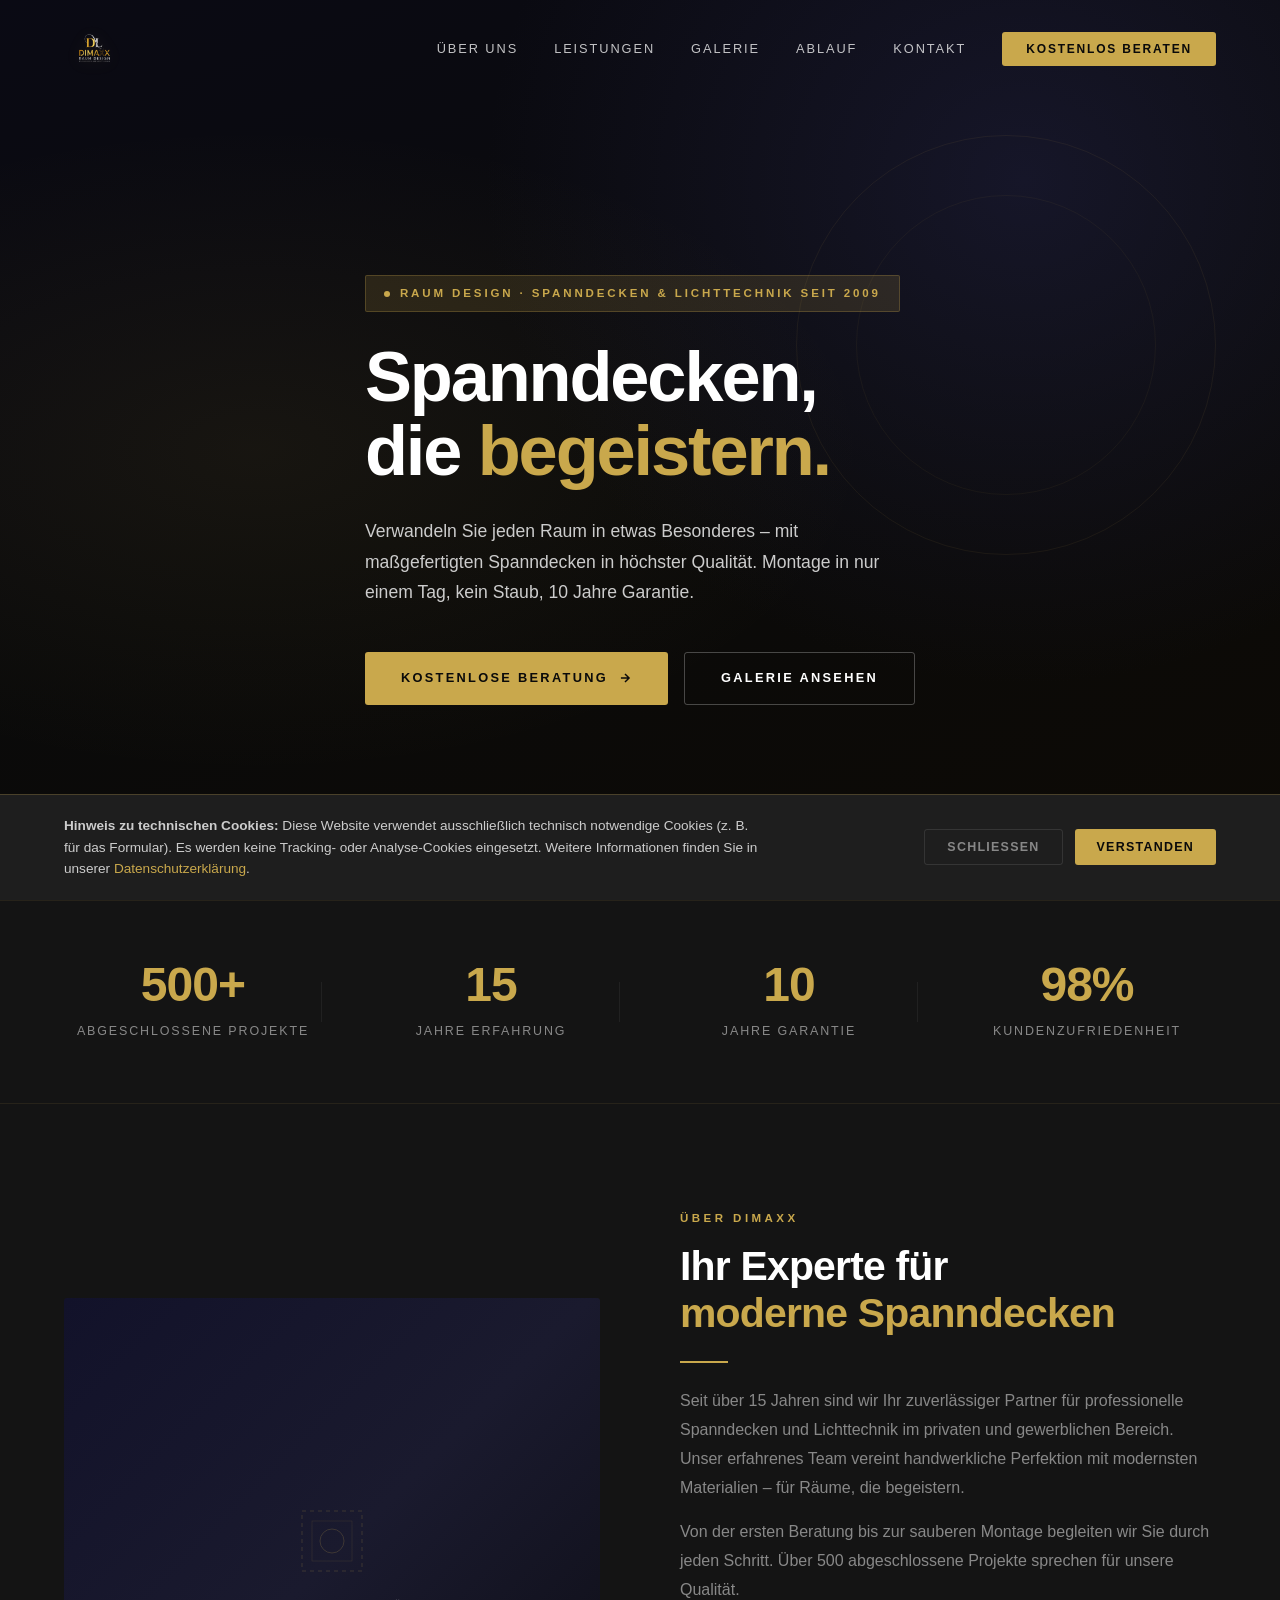
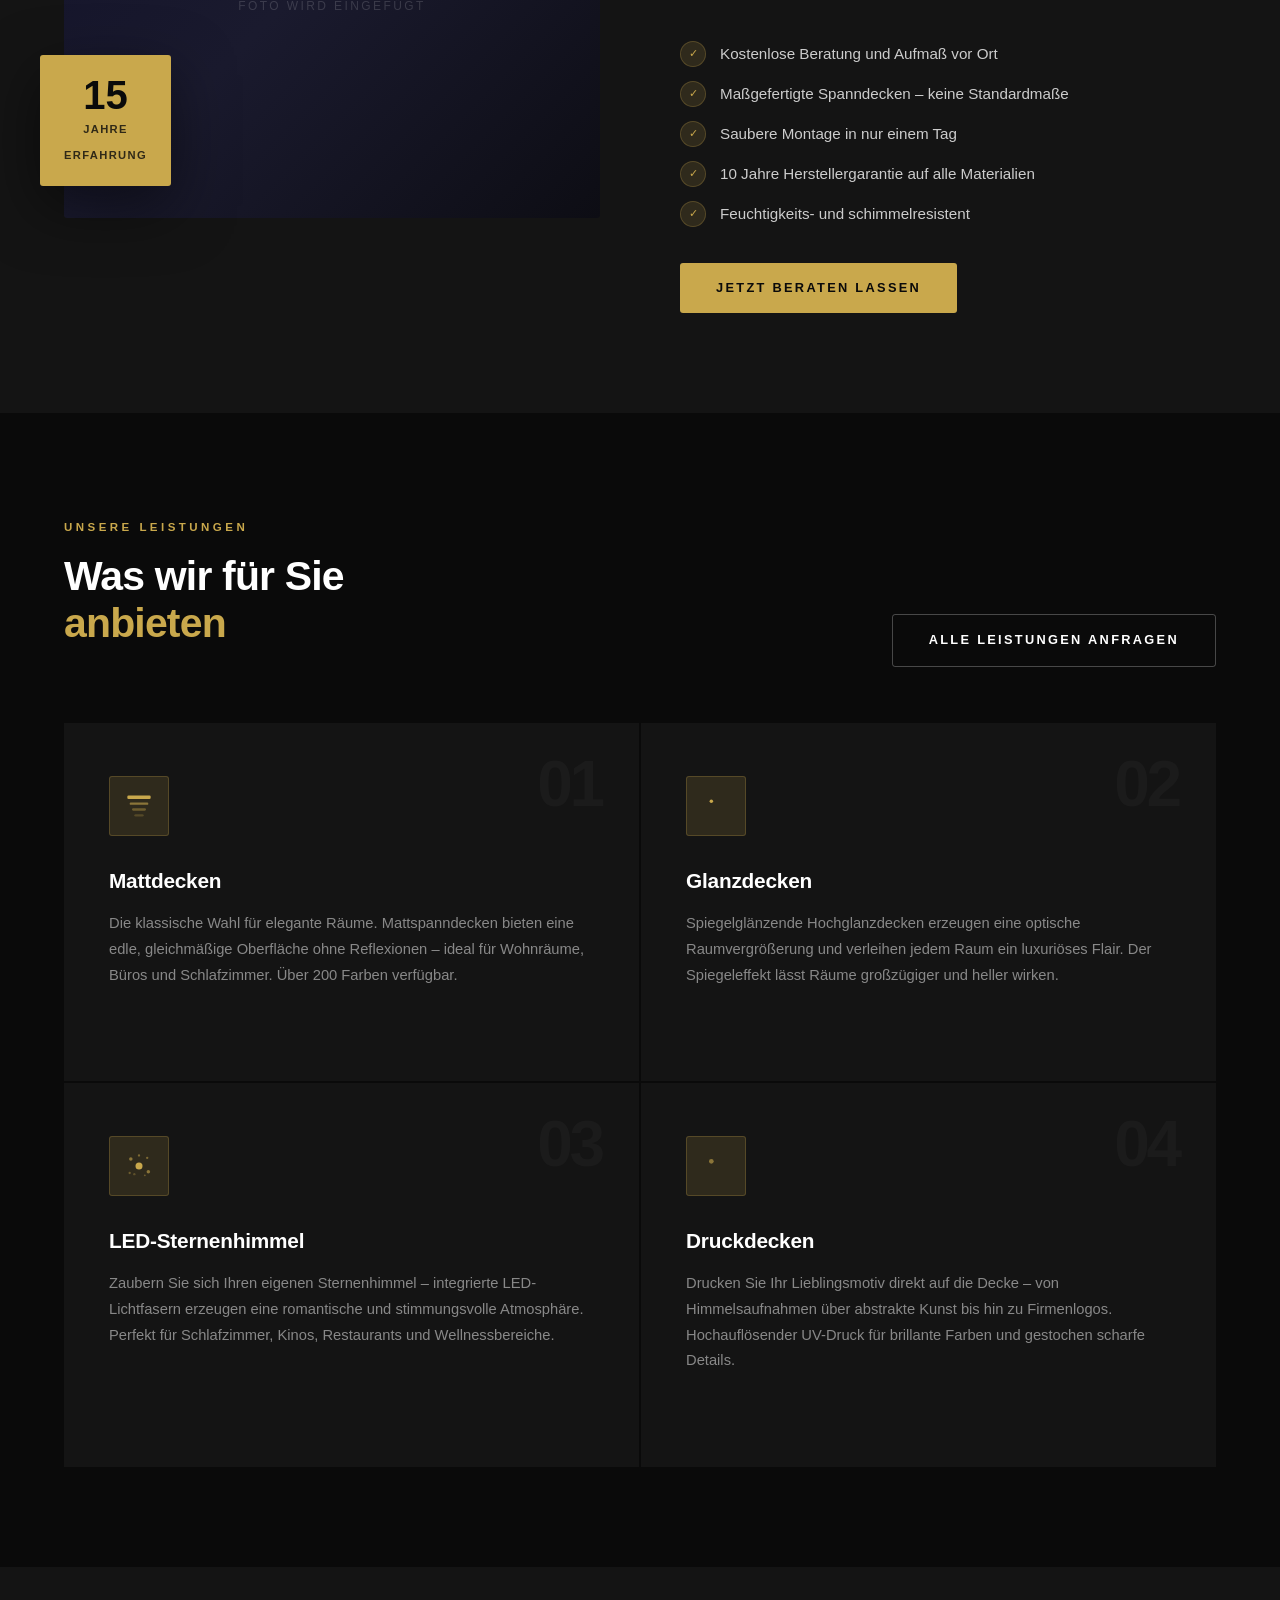
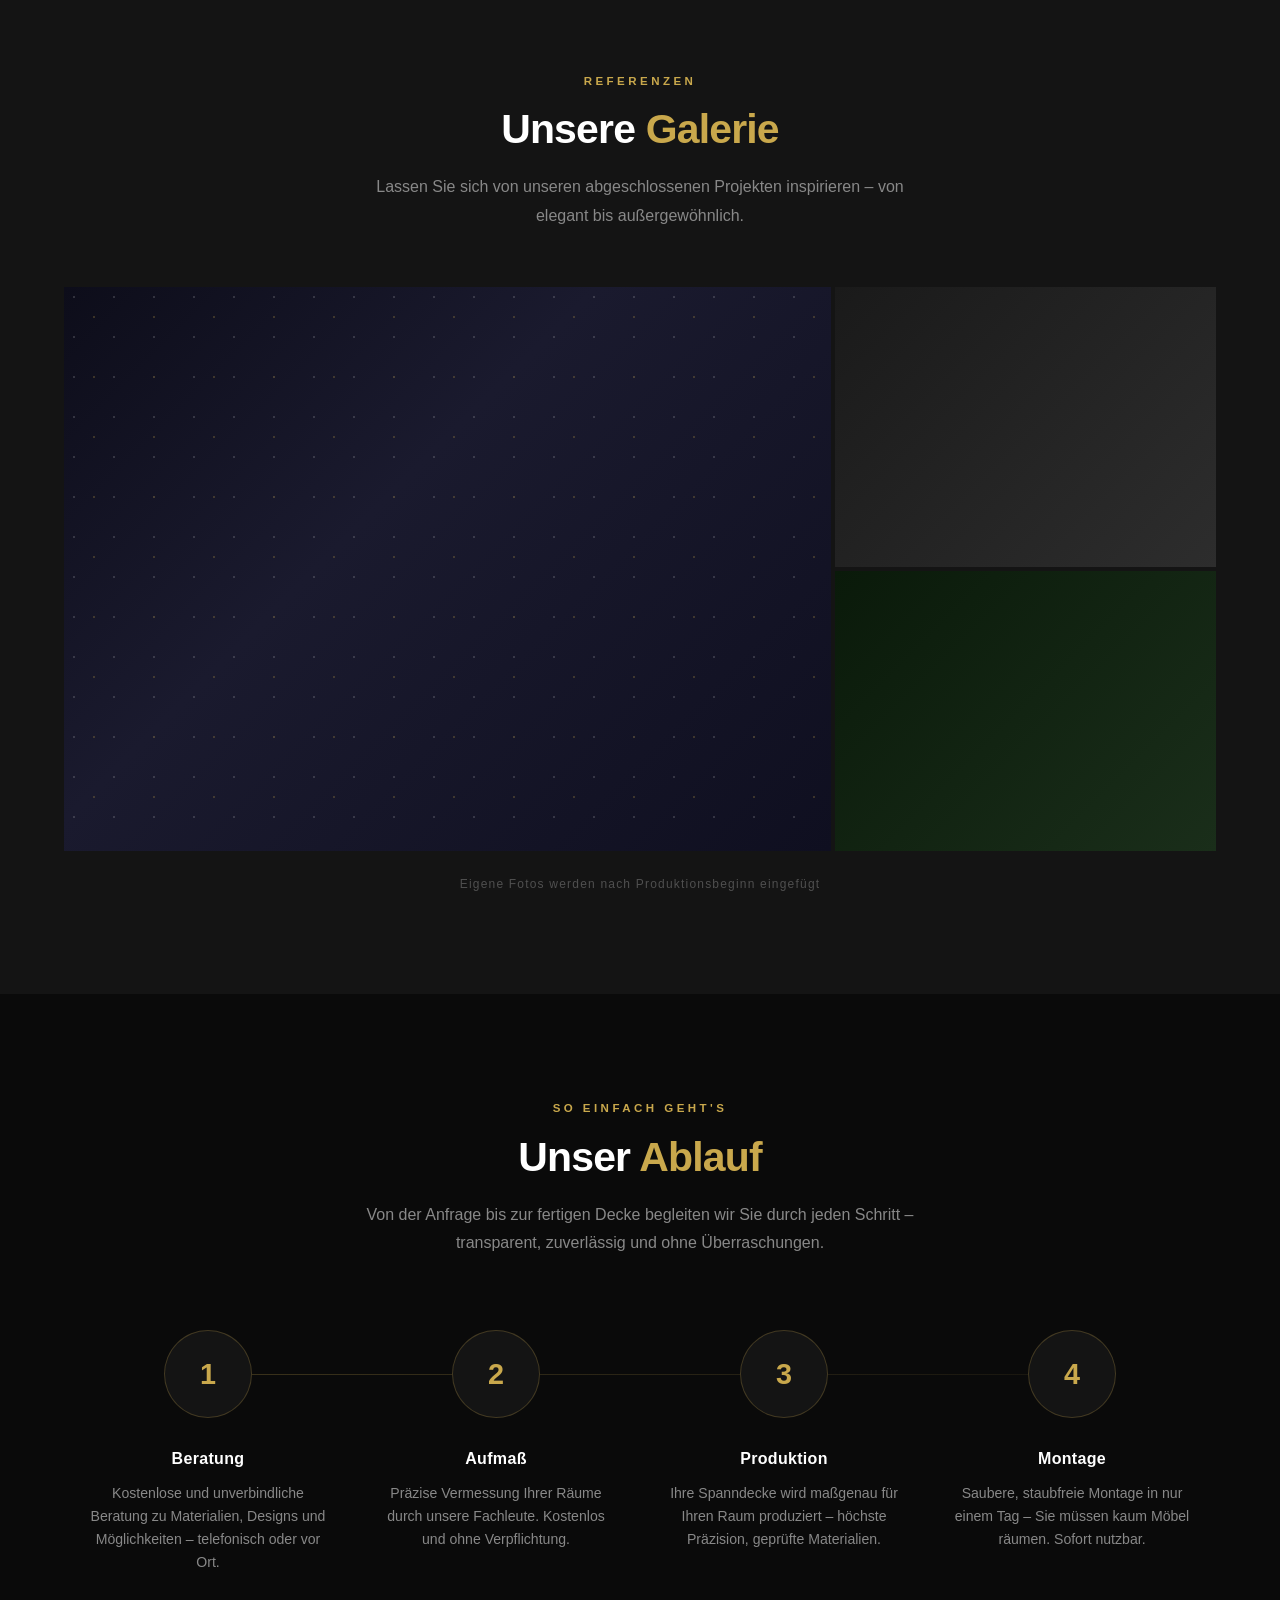
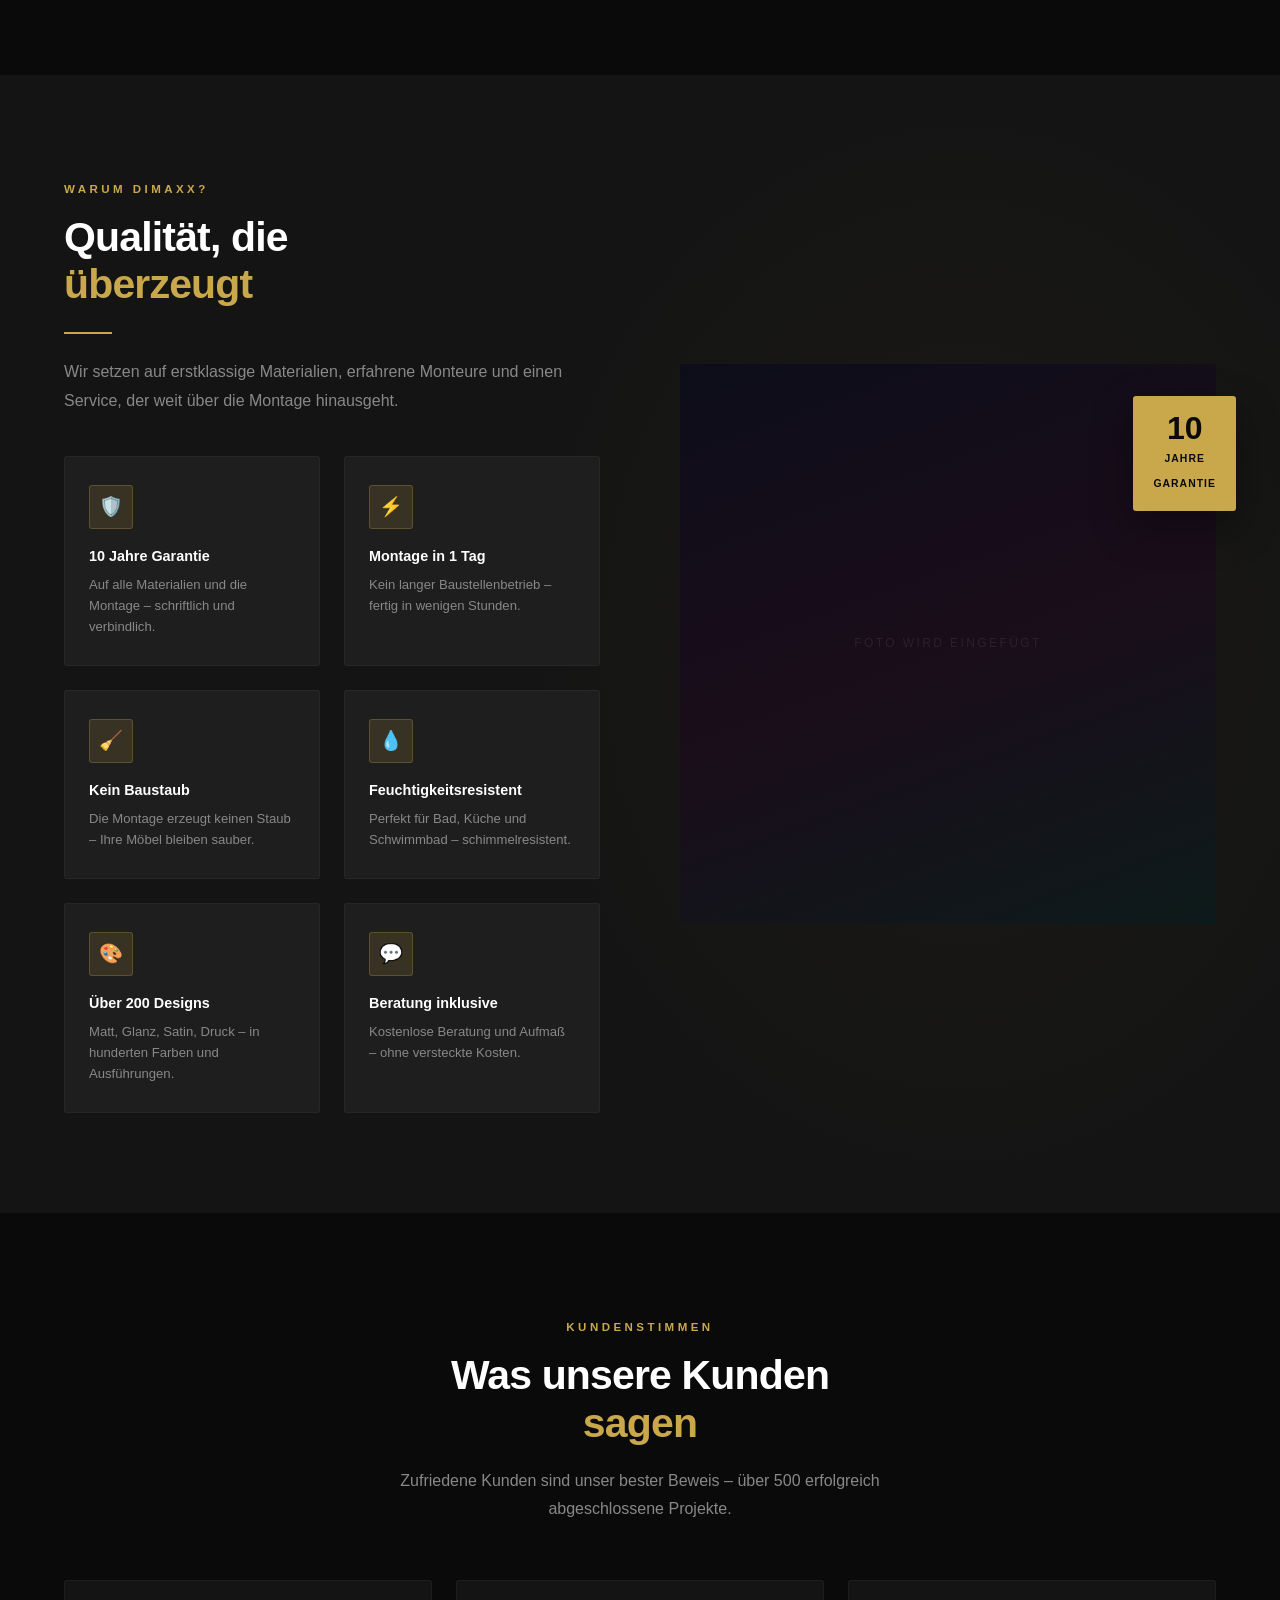
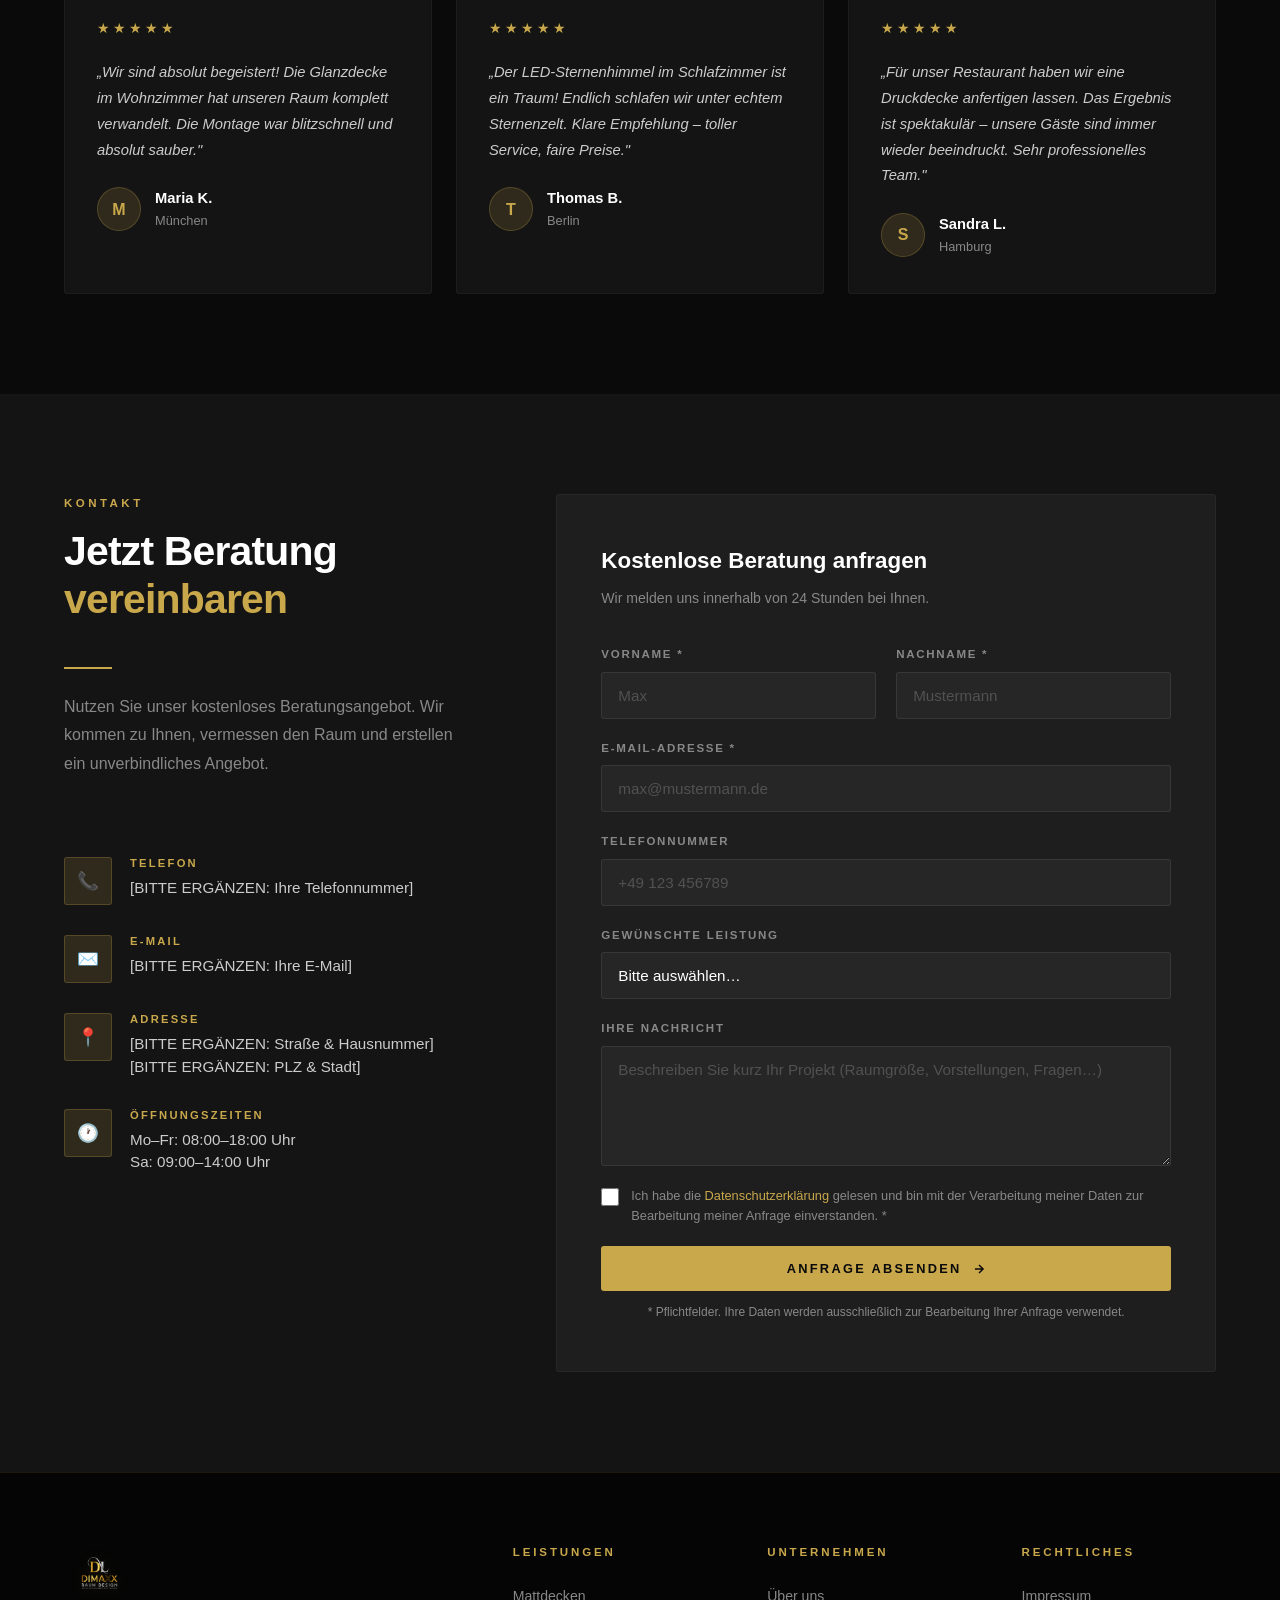
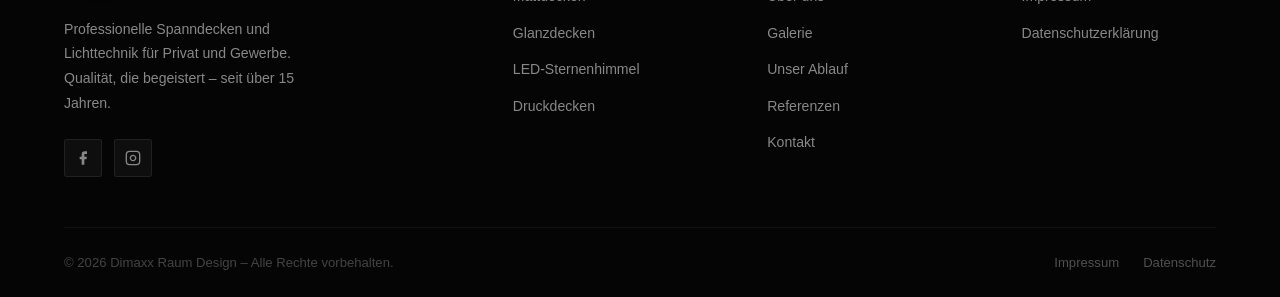
==== commit 18e7e178: "Integrate Dimaxx Raum Design logo and update branding - Convert .ai logo to transparent PNG (backgro" ====
--- a/index.html
+++ b/index.html
@@ -3,13 +3,13 @@
 <head>
   <meta charset="UTF-8">
   <meta name="viewport" content="width=device-width, initial-scale=1.0">
-  <meta name="description" content="Dimaxx – Professionelle Spanndecken für Privat und Gewerbe. Mattdecken, Glanzdecken, LED-Sternenhimmel & Druckdecken. Montage in nur einem Tag. Kostenlose Beratung.">
+  <meta name="description" content="Dimaxx Raum Design – Professionelle Spanndecken und Lichttechnik für Privat und Gewerbe. Mattdecken, Glanzdecken, LED-Sternenhimmel & Druckdecken. Montage in nur einem Tag. Kostenlose Beratung.">
   <meta name="robots" content="index, follow">
-  <meta property="og:title" content="Dimaxx – Spanndecken die begeistern">
-  <meta property="og:description" content="Elegante Spanndecken für Ihren Wohn- und Gewerberaum. Montage in nur einem Tag. 10 Jahre Garantie.">
+  <meta property="og:title" content="Dimaxx Raum Design – Spanndecken die begeistern">
+  <meta property="og:description" content="Elegante Spanndecken und Lichttechnik für Ihren Wohn- und Gewerberaum. Montage in nur einem Tag. 10 Jahre Garantie.">
   <meta property="og:type" content="website">
   <meta property="og:locale" content="de_DE">
-  <title>Dimaxx – Professionelle Spanndecken</title>
+  <title>Dimaxx Raum Design – Spanndecken &amp; Lichttechnik</title>
 
   <!-- Keine externen Schriftarten (DSGVO-konform) -->
   <link rel="stylesheet" href="css/style.css">
@@ -19,8 +19,8 @@
   {
     "@context": "https://schema.org",
     "@type": "LocalBusiness",
-    "name": "Dimaxx Spanndecken",
-    "description": "Professionelle Spanndecken für Privat und Gewerbe",
+    "name": "Dimaxx Raum Design",
+    "description": "Professionelle Spanndecken und Lichttechnik für Privat und Gewerbe",
     "url": "[BITTE ERGÄNZEN: Ihre Website-URL]",
     "telephone": "[BITTE ERGÄNZEN: Ihre Telefonnummer]",
     "email": "[BITTE ERGÄNZEN: Ihre E-Mail-Adresse]",
@@ -44,7 +44,9 @@
 <header id="header">
   <div class="container">
     <nav>
-      <a href="#hero" class="logo">DIM<span>AXX</span></a>
+      <a href="#hero" class="logo-img-link" aria-label="Dimaxx Raum Design – Startseite">
+        <img src="images/logo-web.png" alt="Dimaxx Raum Design – Spanndecken und Lichttechnik" class="logo-img" width="200" height="169">
+      </a>
 
       <ul class="nav-links">
         <li><a href="#about">Über uns</a></li>
@@ -84,7 +86,7 @@
 
   <div class="container">
     <div class="hero-content">
-      <div class="hero-badge">Professionelle Spanndecken seit 2009</div>
+      <div class="hero-badge">Raum Design · Spanndecken & Lichttechnik seit 2009</div>
 
       <h1>
         Spanndecken,<br>
@@ -174,8 +176,8 @@
         <div class="gold-line"></div>
         <p class="section-desc">
           Seit über 15 Jahren sind wir Ihr zuverlässiger Partner für professionelle Spanndecken
-          im privaten und gewerblichen Bereich. Unser erfahrenes Team vereint handwerkliche
-          Perfektion mit modernsten Materialien – für Decken, die Räume verwandeln.
+          und Lichttechnik im privaten und gewerblichen Bereich. Unser erfahrenes Team vereint
+          handwerkliche Perfektion mit modernsten Materialien – für Räume, die begeistern.
         </p>
         <p class="section-desc" style="margin-top: 16px;">
           Von der ersten Beratung bis zur sauberen Montage begleiten wir Sie durch jeden Schritt.
@@ -699,9 +701,11 @@
     <div class="footer-main">
 
       <div class="footer-brand">
-        <a href="#hero" class="logo">DIM<span>AXX</span></a>
+        <a href="#hero" class="logo-img-link" aria-label="Dimaxx Raum Design">
+          <img src="images/logo-web.png" alt="Dimaxx Raum Design" class="logo-img footer-logo" width="160" height="136">
+        </a>
         <p>
-          Professionelle Spanndecken für Privat und Gewerbe.
+          Professionelle Spanndecken und Lichttechnik für Privat und Gewerbe.
           Qualität, die begeistert – seit über 15 Jahren.
         </p>
         <div class="footer-social" aria-label="Social Media">
@@ -749,7 +753,7 @@
 
     <div class="footer-bottom">
       <p class="footer-copy">
-        &copy; <span id="year"></span> Dimaxx Spanndecken – Alle Rechte vorbehalten.
+        &copy; <span id="year"></span> Dimaxx Raum Design – Alle Rechte vorbehalten.
       </p>
       <div class="footer-legal-links">
         <a href="impressum.html">Impressum</a>
--- a/css/style.css
+++ b/css/style.css
@@ -174,6 +174,29 @@
 
 .logo span { color: var(--gold); }
 
+/* Logo als Bild */
+.logo-img-link {
+  display: flex;
+  align-items: center;
+  flex-shrink: 0;
+}
+
+.logo-img {
+  height: 52px;
+  width: auto;
+  display: block;
+  transition: opacity var(--transition);
+  filter: drop-shadow(0 2px 8px rgba(201,168,76,0.15));
+}
+
+.logo-img:hover { opacity: 0.9; }
+
+.footer-logo {
+  height: 60px;
+  width: auto;
+  margin-bottom: 14px;
+}
+
 .nav-links {
   display: flex;
   align-items: center;
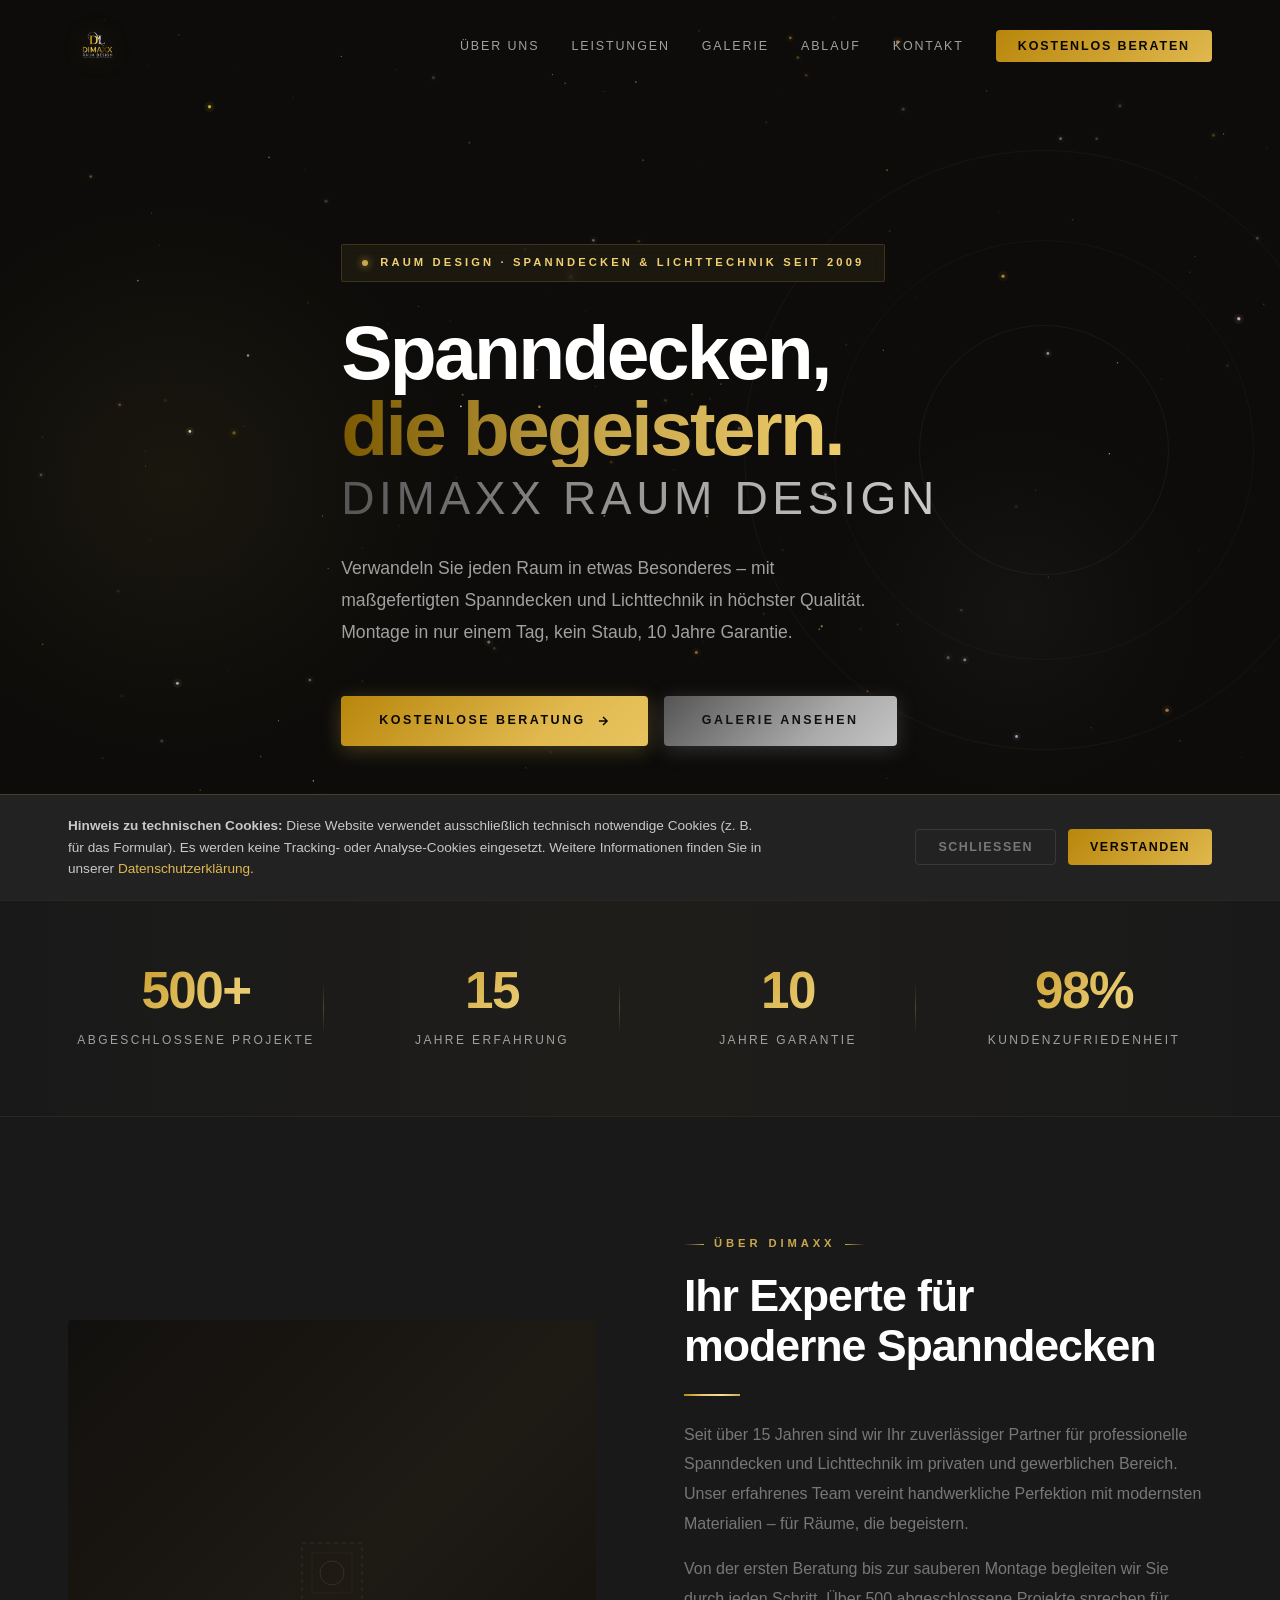
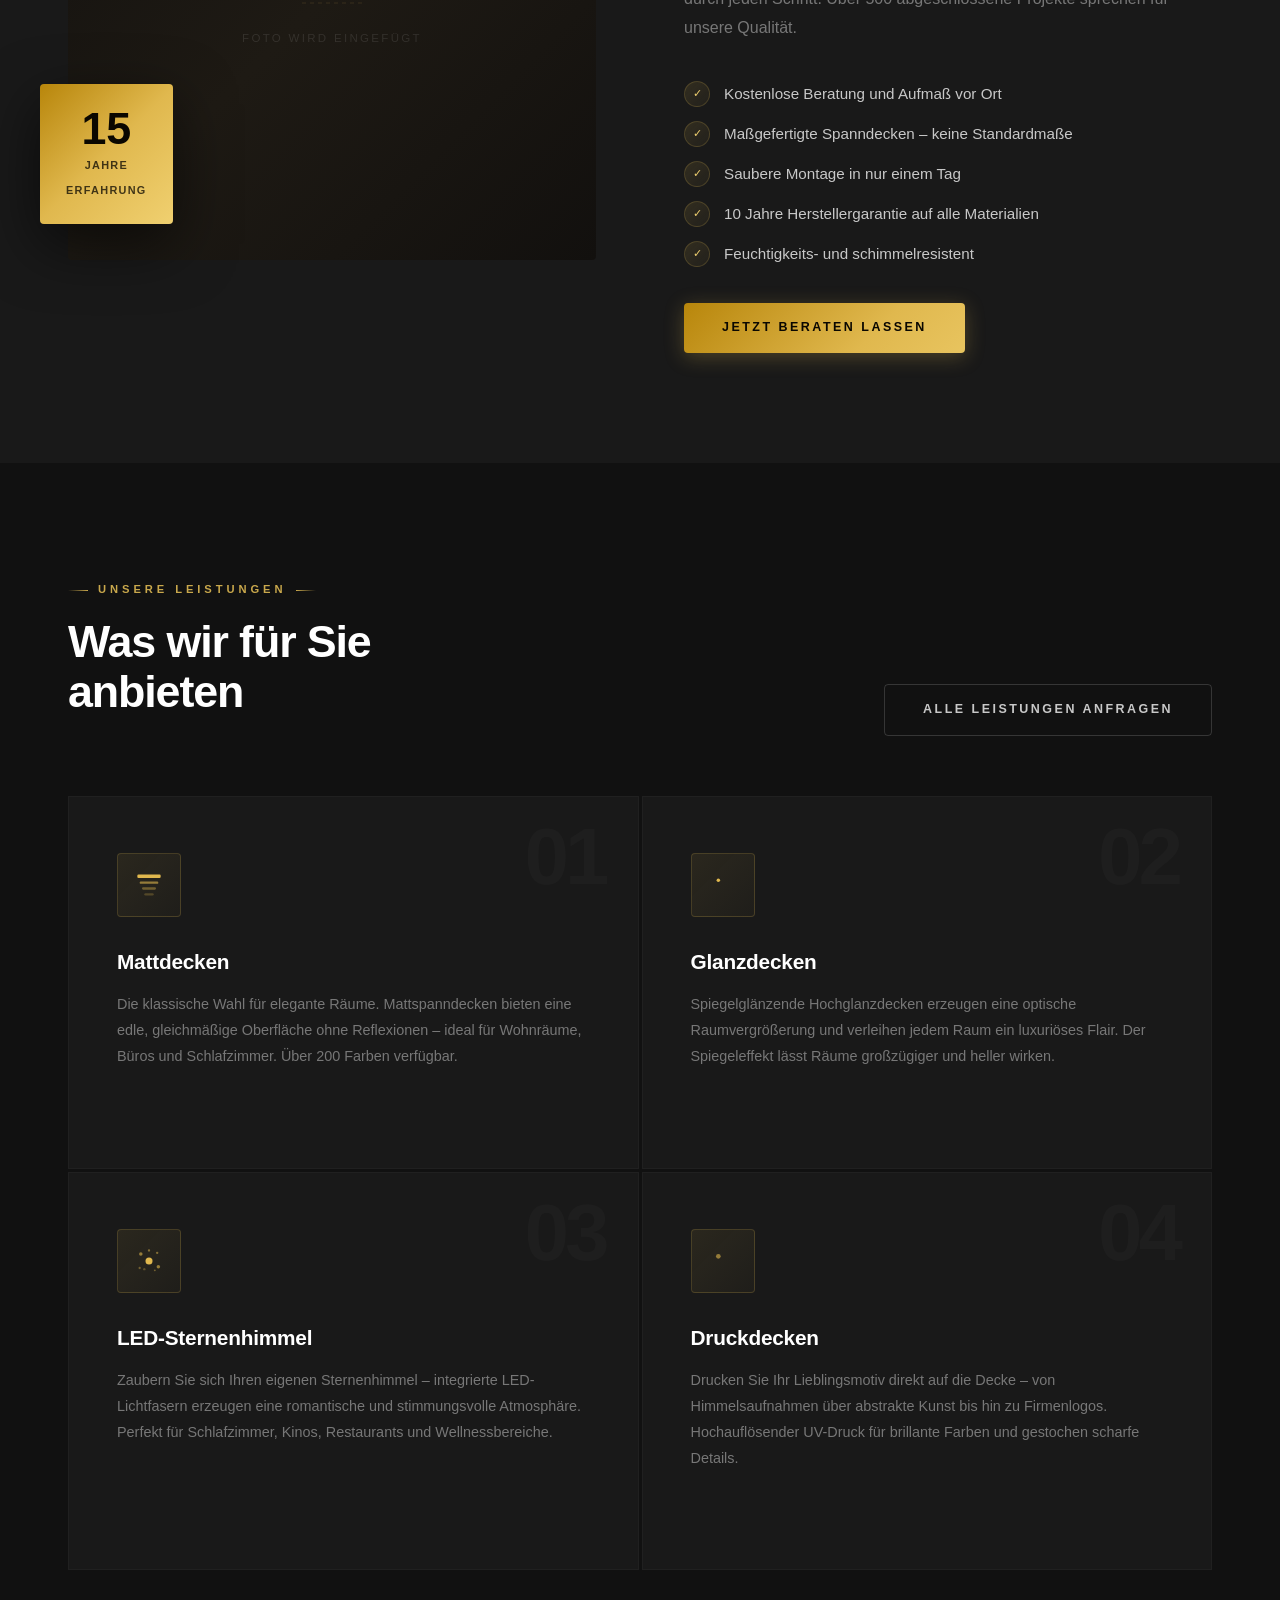
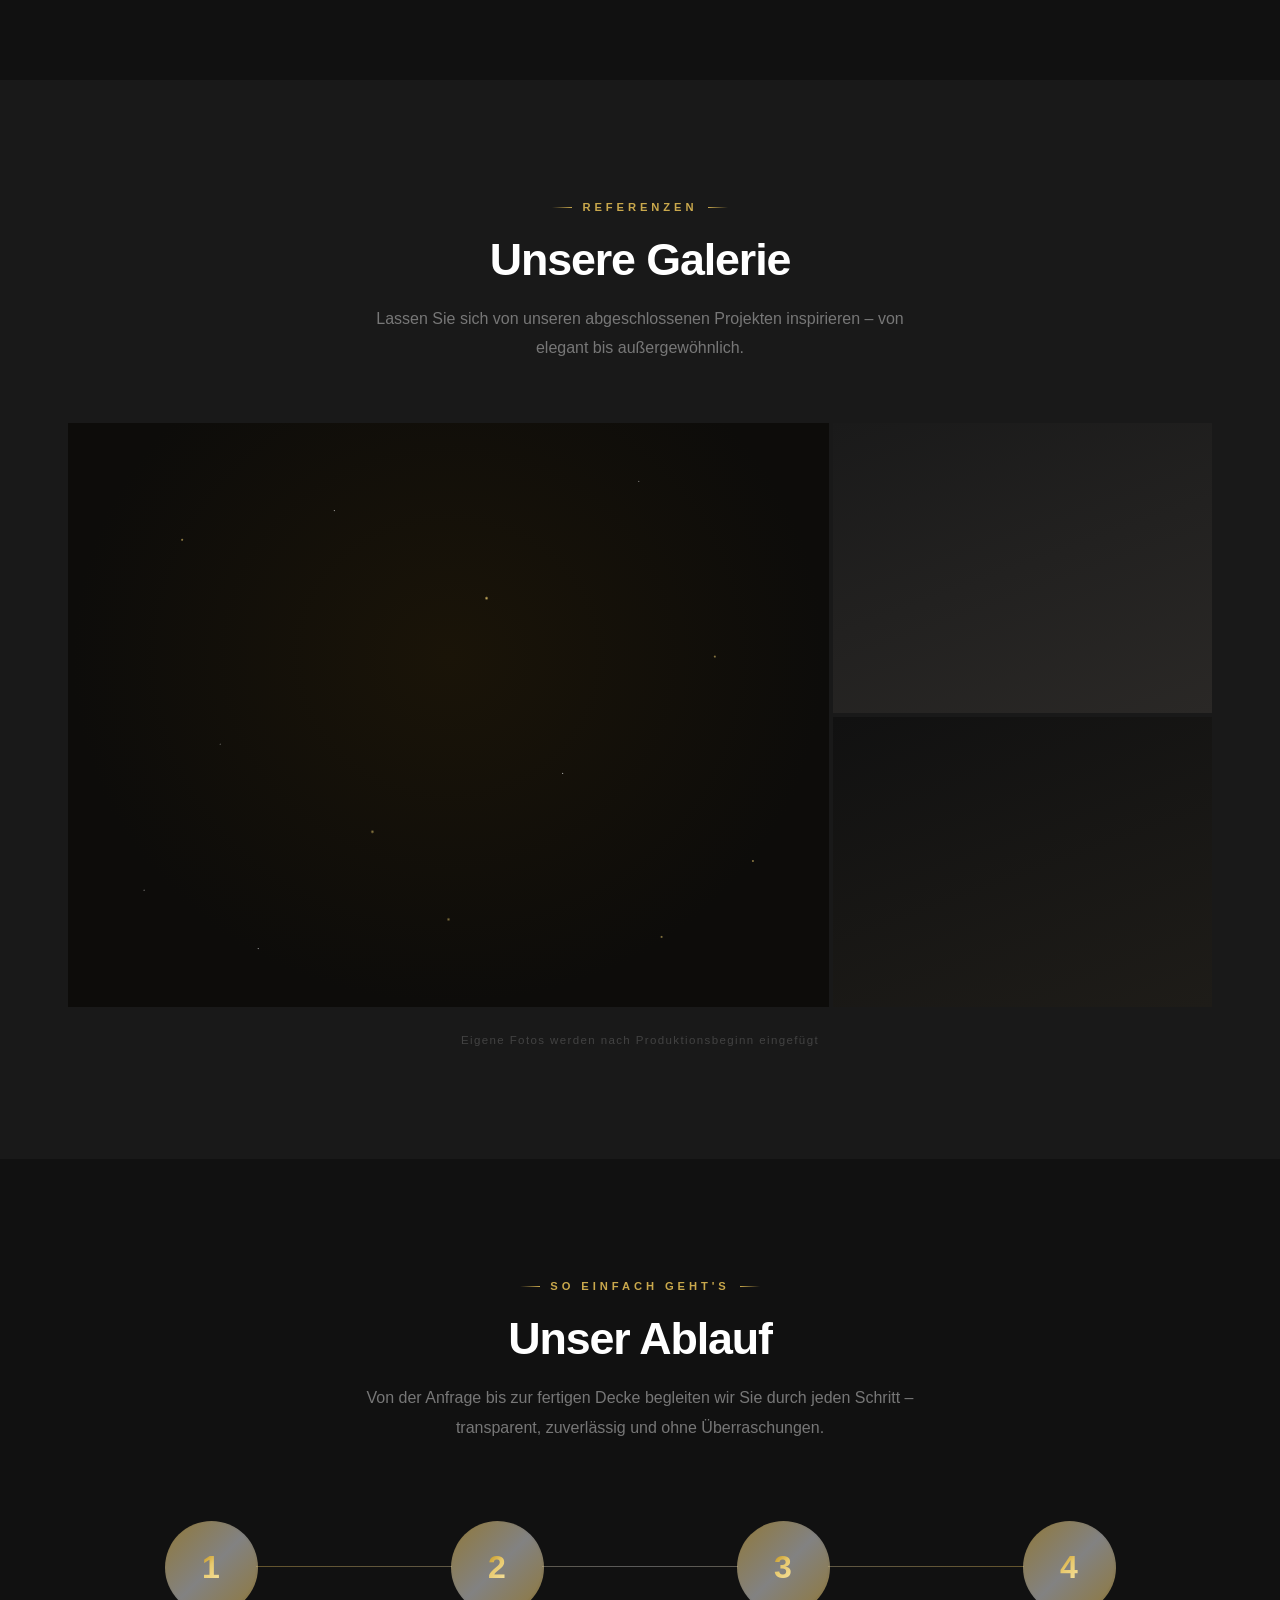
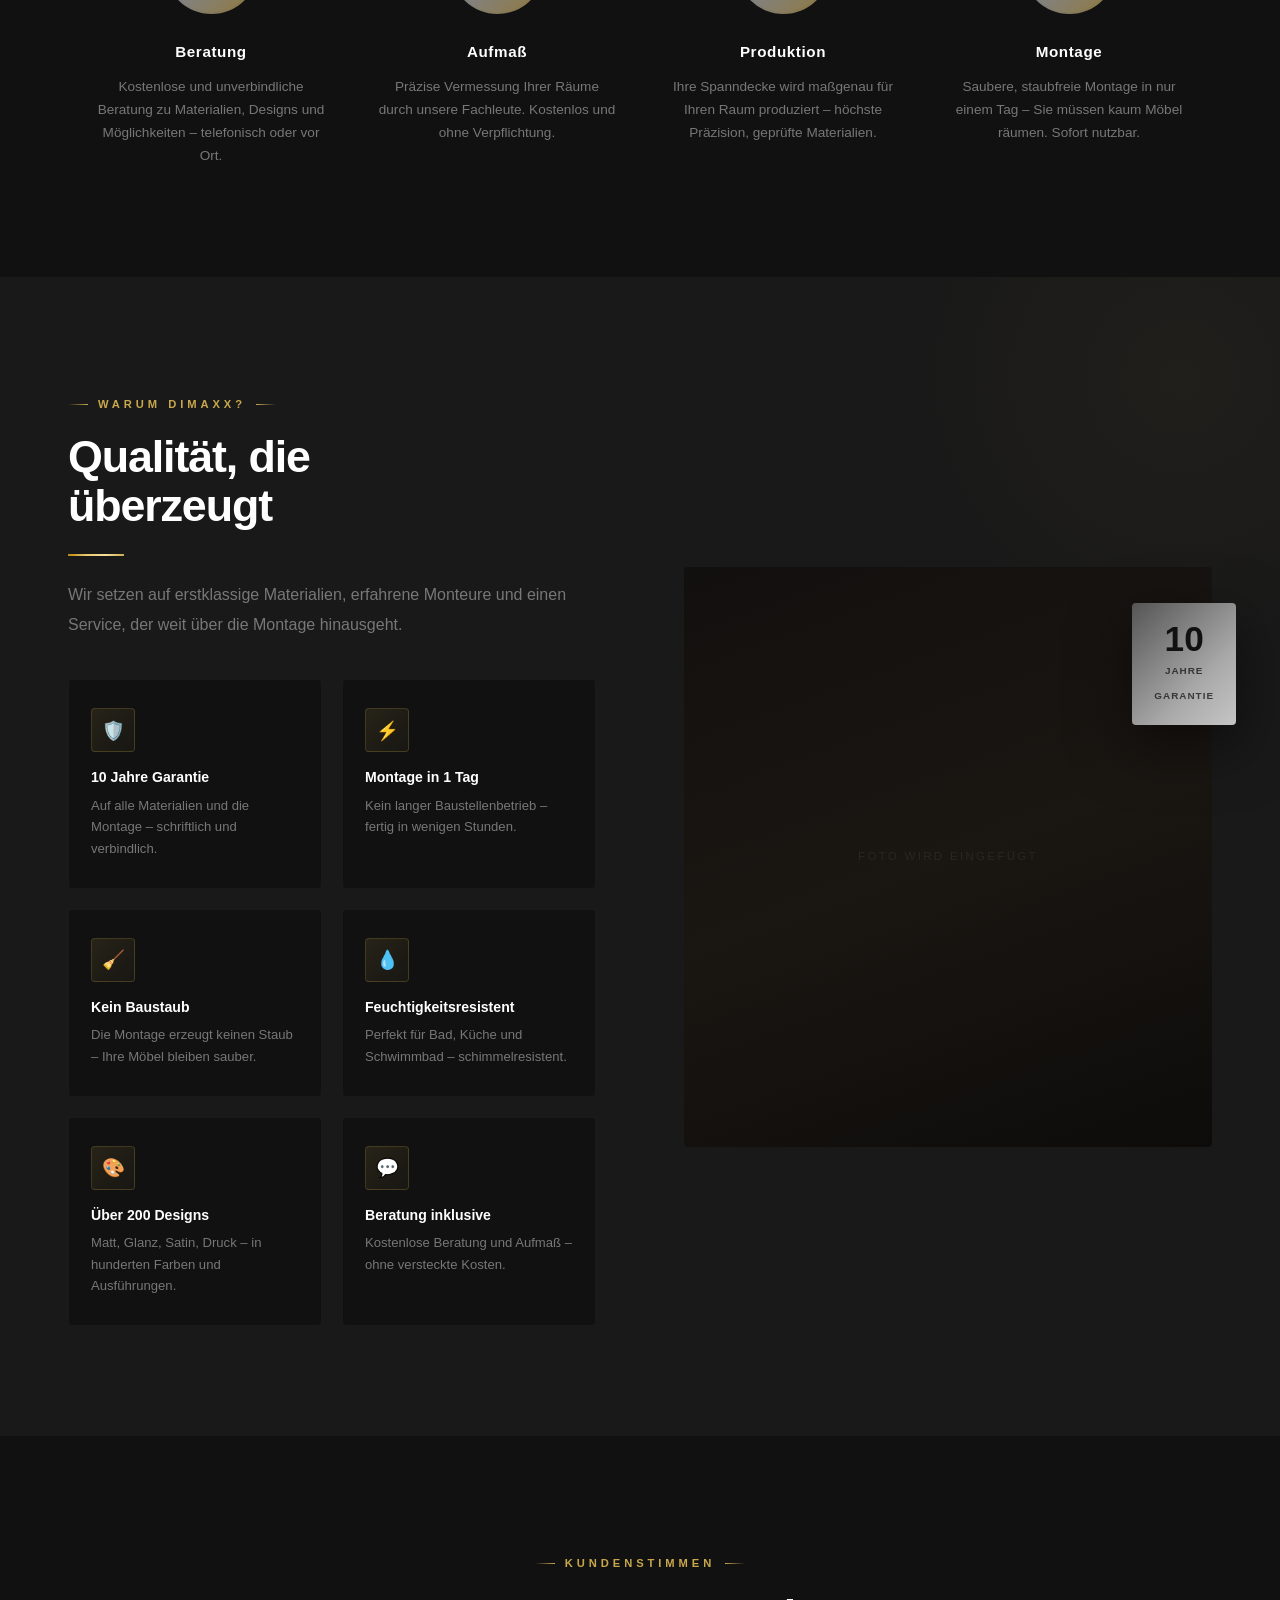
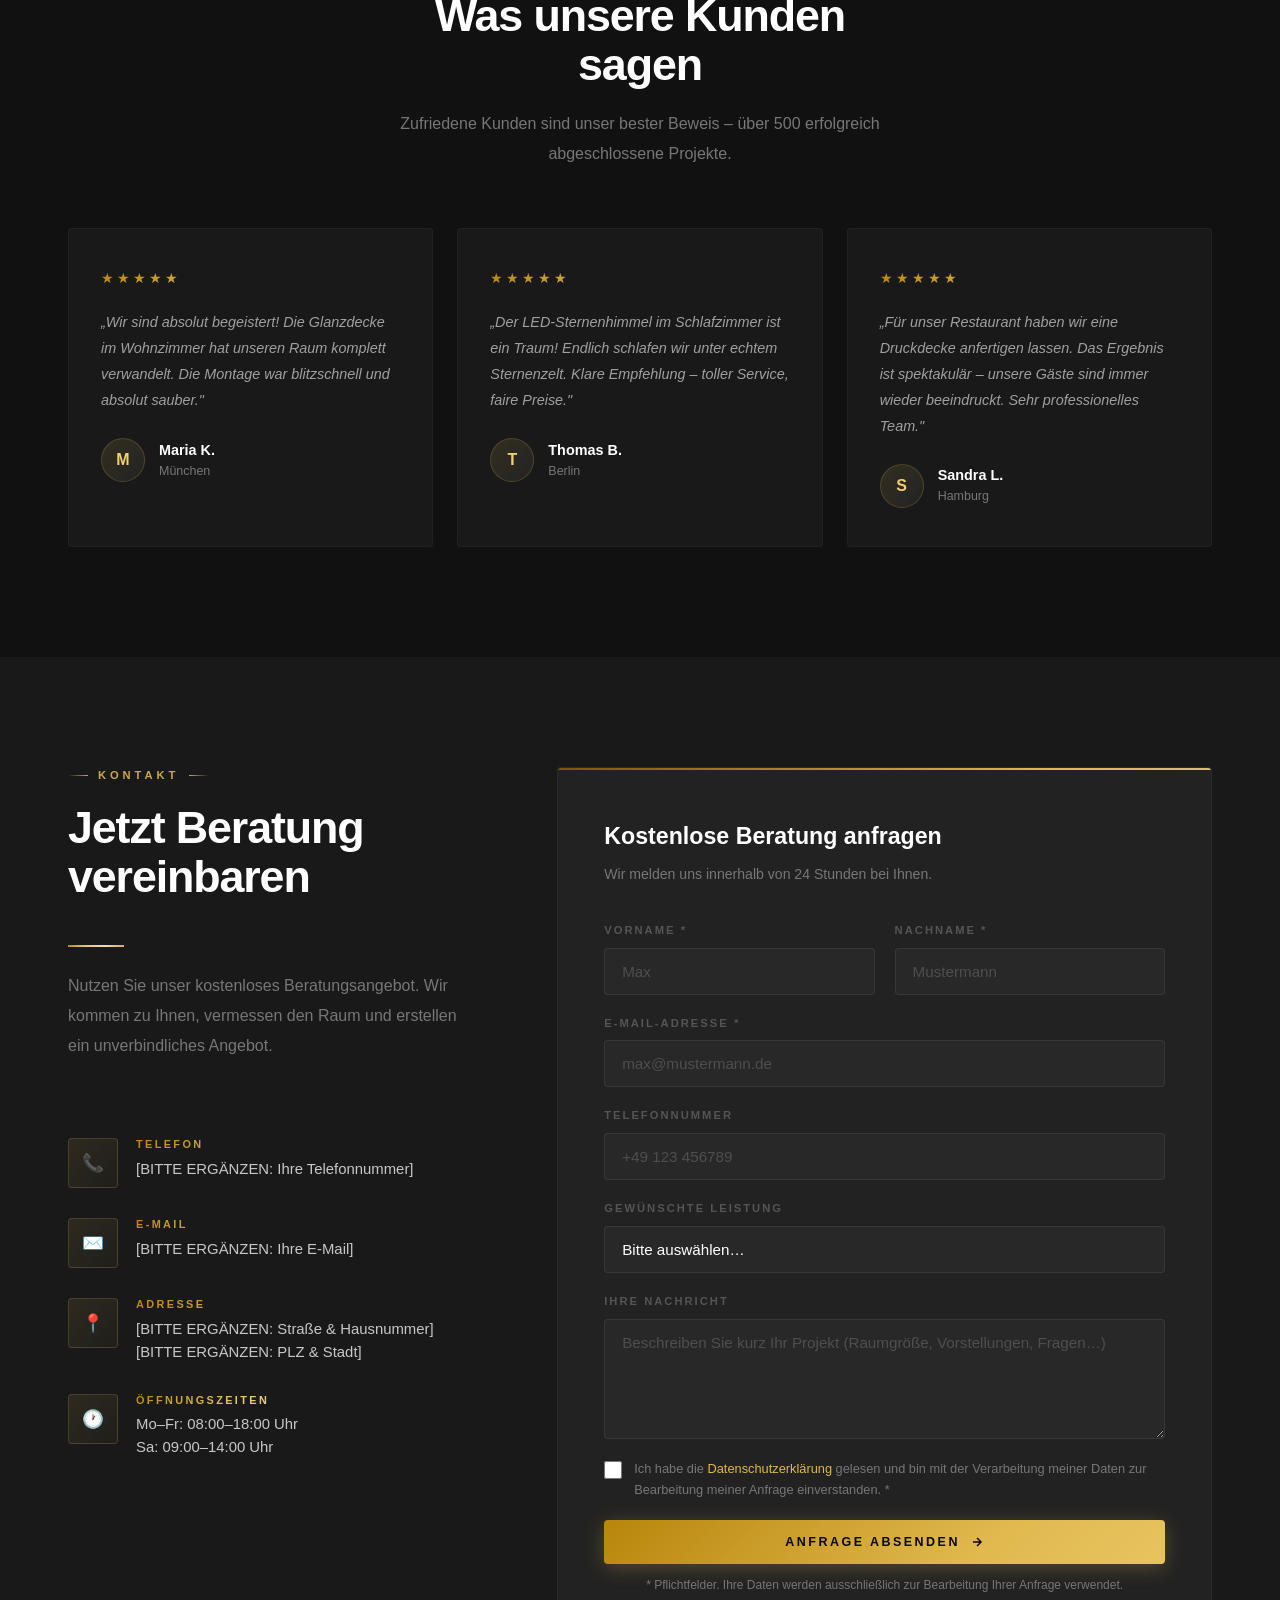
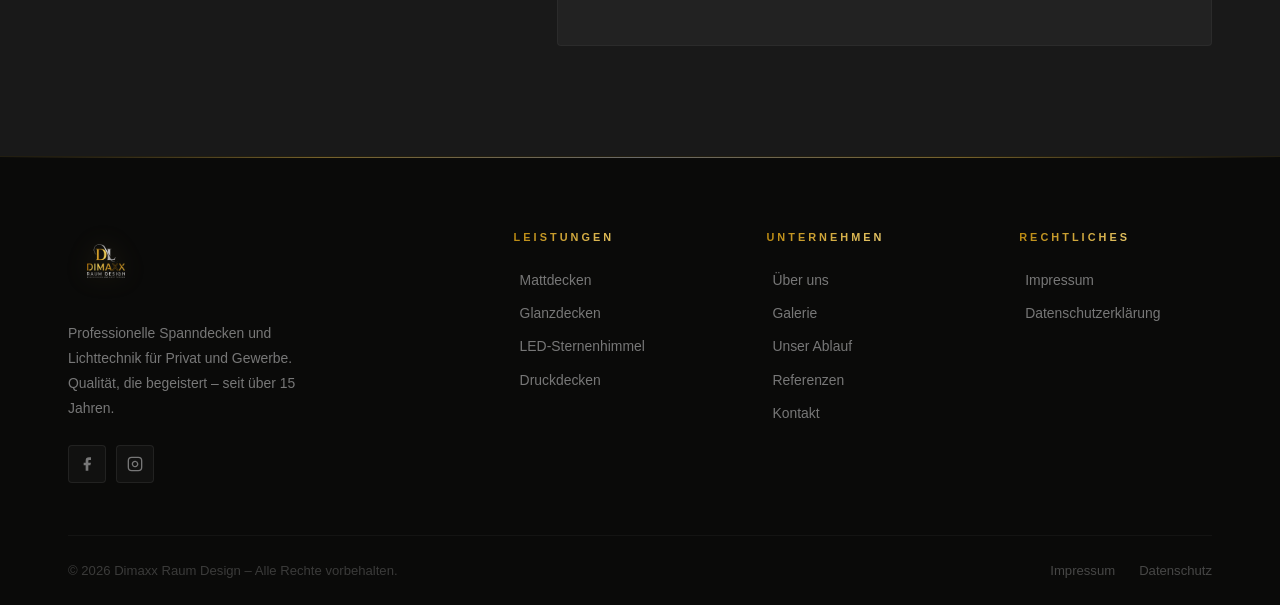
==== commit 32b51884: "Redesign: metallic gold+silver theme matching Dimaxx logo - Full CSS overhaul: gold/silver metallic " ====
--- a/index.html
+++ b/index.html
@@ -81,22 +81,34 @@
      HERO
 =========================== -->
 <section id="hero">
-  <div class="hero-bg" aria-hidden="true"></div>
-  <div class="hero-lines" aria-hidden="true"></div>
+  <!-- Sternenhimmel-Canvas (animierte Partikel) -->
+  <canvas id="hero-canvas" aria-hidden="true" style="position:absolute;inset:0;width:100%;height:100%;z-index:0;"></canvas>
+
+  <!-- Goldenes Glühen -->
+  <div class="hero-glow" aria-hidden="true"></div>
+
+  <!-- Ringe (wie im DL-Monogramm des Logos) -->
+  <div class="hero-ring hero-ring-1" aria-hidden="true"></div>
+  <div class="hero-ring hero-ring-2" aria-hidden="true"></div>
+  <div class="hero-ring hero-ring-3" aria-hidden="true"></div>
 
   <div class="container">
     <div class="hero-content">
-      <div class="hero-badge">Raum Design · Spanndecken & Lichttechnik seit 2009</div>
+      <div class="hero-badge">
+        <span class="hero-badge-dot" aria-hidden="true"></span>
+        Raum Design · Spanndecken &amp; Lichttechnik seit 2009
+      </div>
 
       <h1>
-        Spanndecken,<br>
-        die <span class="gold">begeistern.</span>
+        <span class="hero-word-1">Spanndecken,</span>
+        <span class="hero-word-2">die begeistern.</span>
+        <span class="hero-word-3">DIMAXX RAUM DESIGN</span>
       </h1>
 
       <p>
         Verwandeln Sie jeden Raum in etwas Besonderes – mit maßgefertigten
-        Spanndecken in höchster Qualität. Montage in nur einem Tag,
-        kein Staub, 10 Jahre Garantie.
+        Spanndecken und Lichttechnik in höchster Qualität. Montage in nur
+        einem Tag, kein Staub, 10 Jahre Garantie.
       </p>
 
       <div class="hero-buttons">
@@ -104,14 +116,14 @@
           Kostenlose Beratung
           <svg width="14" height="14" viewBox="0 0 24 24" fill="none" stroke="currentColor" stroke-width="2.5"><path d="M5 12h14M12 5l7 7-7 7"/></svg>
         </a>
-        <a href="#gallery" class="btn btn-outline">Galerie ansehen</a>
+        <a href="#gallery" class="btn btn-silver">Galerie ansehen</a>
       </div>
     </div>
   </div>
 
   <div class="hero-scroll" aria-hidden="true">
     <div class="scroll-mouse"></div>
-    <span>Scrollen</span>
+    <span class="scroll-label">Scrollen</span>
   </div>
 </section>
 
@@ -163,6 +175,8 @@
           </div>
           <div class="corner-deco tl" aria-hidden="true"></div>
           <div class="corner-deco br" aria-hidden="true"></div>
+          <div class="corner-deco-s tr" aria-hidden="true"></div>
+          <div class="corner-deco-s bl" aria-hidden="true"></div>
         </div>
         <div class="about-years" aria-label="15 Jahre Erfahrung">
           <span class="num">15</span>
--- a/css/style.css
+++ b/css/style.css
@@ -1,89 +1,204 @@
 /* ===========================
-   CSS VARIABLES
+   CSS VARIABLES – Metallic Theme
+   Inspiriert vom DIMAXX Logo:
+   Gold (warm) + Silber (kühl) + Dunkles Anthrazit
 =========================== */
 :root {
-  --black:      #0a0a0a;
-  --dark:       #141414;
-  --dark-2:     #1e1e1e;
-  --dark-3:     #252525;
+  /* Hintergrund-Töne (Anthrazit wie Logo-BG) */
+  --bg:         #111111;
+  --bg-2:       #191919;
+  --bg-3:       #222222;
+  --bg-4:       #2a2a2a;
+  --bg-glass:   rgba(255,255,255,0.03);
+
+  /* Gold-Palette (DIMAXX-Schrift) */
+  --gold-deep:  #7a5900;
   --gold:       #c9a84c;
-  --gold-light: #e8c96d;
-  --gold-dim:   rgba(201, 168, 76, 0.15);
-  --gold-border:rgba(201, 168, 76, 0.25);
+  --gold-mid:   #e0b84e;
+  --gold-light: #f0d070;
+  --gold-shine: #fff0a0;
+  --gold-dim:   rgba(201,168,76,0.12);
+  --gold-border:rgba(201,168,76,0.22);
+
+  /* Silber-Palette (RAUM DESIGN + DL-Monogramm) */
+  --silver-deep:#555555;
+  --silver:     #a0a0a0;
+  --silver-mid: #c8c8c8;
+  --silver-light:#e8e8e8;
+  --silver-dim: rgba(200,200,200,0.08);
+
+  /* Text */
   --white:      #ffffff;
-  --gray:       #888888;
-  --light-gray: #cccccc;
-  --font:       -apple-system, BlinkMacSystemFont, 'Segoe UI', Roboto, 'Helvetica Neue', Arial, sans-serif;
-  --ease:       cubic-bezier(0.4, 0, 0.2, 1);
-  --transition: 0.3s var(--ease);
-  --radius:     3px;
+  --gray:       #777777;
+  --light-gray: #c0c0c0;
+
+  /* Gradienten */
+  --grad-gold:   linear-gradient(135deg, #b8860b, #e8c96d, #f5e09a, #c9a84c);
+  --grad-silver: linear-gradient(135deg, #606060, #d0d0d0, #e8e8e8, #a0a0a0);
+  --grad-metal:  linear-gradient(135deg, #b8860b 0%, #e8c96d 30%, #d4d4d4 60%, #a0a0a0 100%);
+  --grad-bg:     linear-gradient(160deg, #111111 0%, #161412 50%, #111111 100%);
+
+  /* Typografie */
+  --font: -apple-system, BlinkMacSystemFont, 'Segoe UI', Roboto, 'Helvetica Neue', Arial, sans-serif;
+
+  /* Übergänge */
+  --ease: cubic-bezier(0.4, 0, 0.2, 1);
+  --ease-out: cubic-bezier(0, 0, 0.2, 1);
+  --t-fast: 0.2s var(--ease);
+  --t-mid:  0.35s var(--ease);
+  --t-slow: 0.6s var(--ease);
+
+  --radius:     4px;
   --container:  1200px;
-  --section-pad:100px;
+  --section-pad:110px;
 }
 
 /* ===========================
    RESET & BASE
 =========================== */
-*, *::before, *::after { margin: 0; padding: 0; box-sizing: border-box; }
-
-html { scroll-behavior: smooth; font-size: 16px; }
+*, *::before, *::after { margin:0; padding:0; box-sizing:border-box; }
+
+html { scroll-behavior:smooth; font-size:16px; }
 
 body {
   font-family: var(--font);
-  background: var(--black);
+  background: var(--bg);
   color: var(--white);
   line-height: 1.6;
   overflow-x: hidden;
 }
 
-img { max-width: 100%; display: block; }
-
-a { color: inherit; text-decoration: none; transition: color var(--transition); }
-
-ul { list-style: none; }
-
-button { cursor: pointer; font-family: var(--font); }
+img { max-width:100%; display:block; }
+a { color:inherit; text-decoration:none; }
+ul { list-style:none; }
+button { cursor:pointer; font-family:var(--font); }
 
 /* ===========================
    LAYOUT
 =========================== */
-.container {
-  max-width: var(--container);
-  margin: 0 auto;
-  padding: 0 24px;
-}
-
+.container { max-width:var(--container); margin:0 auto; padding:0 28px; }
 section { padding: var(--section-pad) 0; }
 
 /* ===========================
-   TYPOGRAPHY HELPERS
+   METALLIC TEXT EFFECTS
+=========================== */
+.text-gold {
+  background: var(--grad-gold);
+  background-size: 200% auto;
+  -webkit-background-clip: text;
+  -webkit-text-fill-color: transparent;
+  background-clip: text;
+}
+
+.text-silver {
+  background: var(--grad-silver);
+  background-size: 200% auto;
+  -webkit-background-clip: text;
+  -webkit-text-fill-color: transparent;
+  background-clip: text;
+}
+
+.text-shimmer {
+  background: linear-gradient(
+    90deg,
+    #7a5900 0%,
+    #c9a84c 20%,
+    #f0d070 38%,
+    #fff5b0 48%,
+    #f0d070 58%,
+    #c9a84c 75%,
+    #7a5900 100%
+  );
+  background-size: 250% auto;
+  -webkit-background-clip: text;
+  -webkit-text-fill-color: transparent;
+  background-clip: text;
+  animation: shimmerGold 4s linear infinite;
+}
+
+.text-shimmer-silver {
+  background: linear-gradient(
+    90deg,
+    #555 0%,
+    #aaa 20%,
+    #e8e8e8 38%,
+    #fff 48%,
+    #e8e8e8 58%,
+    #aaa 75%,
+    #555 100%
+  );
+  background-size: 250% auto;
+  -webkit-background-clip: text;
+  -webkit-text-fill-color: transparent;
+  background-clip: text;
+  animation: shimmerSilver 5s linear infinite;
+}
+
+@keyframes shimmerGold {
+  from { background-position: 0% center; }
+  to   { background-position: 250% center; }
+}
+
+@keyframes shimmerSilver {
+  from { background-position: 250% center; }
+  to   { background-position: 0% center; }
+}
+
+/* ===========================
+   SECTION TYPOGRAPHY
 =========================== */
 .section-tag {
-  display: inline-block;
+  display: inline-flex;
+  align-items: center;
+  gap: 10px;
+  font-size: 0.7rem;
+  letter-spacing: 0.35em;
+  text-transform: uppercase;
+  font-weight: 700;
   color: var(--gold);
-  font-size: 0.72rem;
-  letter-spacing: 0.3em;
-  text-transform: uppercase;
-  font-weight: 600;
-  margin-bottom: 16px;
+  margin-bottom: 18px;
+}
+
+.section-tag::before,
+.section-tag::after {
+  content: '';
+  display: block;
+  width: 20px;
+  height: 1px;
+  background: linear-gradient(90deg, transparent, var(--gold));
+}
+
+.section-tag::after {
+  background: linear-gradient(90deg, var(--gold), transparent);
 }
 
 .section-title {
-  font-size: clamp(1.9rem, 3.2vw, 3rem);
-  font-weight: 800;
-  line-height: 1.15;
+  font-size: clamp(2rem, 3.5vw, 3.2rem);
+  font-weight: 900;
+  line-height: 1.1;
+  letter-spacing: -0.025em;
   margin-bottom: 20px;
-  letter-spacing: -0.02em;
-}
-
-.section-title span { color: var(--gold); }
+}
 
 .section-desc {
   color: var(--gray);
   font-size: 1rem;
-  line-height: 1.8;
+  line-height: 1.85;
   max-width: 580px;
 }
+
+.gold-line {
+  width: 0;
+  height: 2px;
+  background: var(--grad-gold);
+  margin: 24px 0;
+  animation: expandLine 1s var(--ease-out) forwards;
+  animation-play-state: paused;
+}
+
+.gold-line.visible { animation-play-state: running; }
+
+@keyframes expandLine { from{width:0} to{width:56px} }
 
 /* ===========================
    BUTTONS
@@ -92,125 +207,136 @@
   display: inline-flex;
   align-items: center;
   gap: 10px;
-  padding: 15px 36px;
-  font-size: 0.8rem;
+  padding: 15px 38px;
+  font-size: 0.78rem;
   font-weight: 700;
-  letter-spacing: 0.18em;
+  letter-spacing: 0.2em;
   text-transform: uppercase;
   border-radius: var(--radius);
-  transition: all var(--transition);
   border: none;
   outline: none;
-}
+  transition: all var(--t-mid);
+  position: relative;
+  overflow: hidden;
+  cursor: pointer;
+}
+
+/* Shine sweep on hover */
+.btn::after {
+  content: '';
+  position: absolute;
+  top: -50%;
+  left: -75%;
+  width: 50%;
+  height: 200%;
+  background: linear-gradient(to right, transparent, rgba(255,255,255,0.18), transparent);
+  transform: skewX(-20deg);
+  transition: left 0.5s ease;
+}
+
+.btn:hover::after { left: 130%; }
 
 .btn-gold {
-  background: var(--gold);
-  color: var(--black);
+  background: linear-gradient(135deg, #b8860b, #e0b84e, #f0d070, #c9a84c);
+  background-size: 200% 200%;
+  color: #0a0700;
+  box-shadow: 0 4px 20px rgba(201,168,76,0.3);
+  animation: btnGoldShift 4s ease infinite;
 }
 
 .btn-gold:hover {
-  background: var(--gold-light);
-  transform: translateY(-2px);
-  box-shadow: 0 12px 36px rgba(201, 168, 76, 0.35);
-  color: var(--black);
+  transform: translateY(-3px);
+  box-shadow: 0 10px 40px rgba(201,168,76,0.5);
+  color: #0a0700;
+}
+
+@keyframes btnGoldShift {
+  0%,100% { background-position: 0% 50%; }
+  50%      { background-position: 100% 50%; }
+}
+
+.btn-silver {
+  background: linear-gradient(135deg, #555, #aaa, #e0e0e0, #888);
+  background-size: 200% 200%;
+  color: #111;
+  box-shadow: 0 4px 20px rgba(160,160,160,0.25);
+  animation: btnSilverShift 5s ease infinite;
+}
+
+.btn-silver:hover {
+  transform: translateY(-3px);
+  box-shadow: 0 10px 40px rgba(160,160,160,0.35);
+  color: #111;
+}
+
+@keyframes btnSilverShift {
+  0%,100% { background-position: 100% 50%; }
+  50%      { background-position: 0% 50%; }
 }
 
 .btn-outline {
   background: transparent;
-  color: var(--white);
-  border: 1px solid rgba(255, 255, 255, 0.25);
+  color: var(--silver-mid);
+  border: 1px solid rgba(200,200,200,0.2);
 }
 
 .btn-outline:hover {
   border-color: var(--gold);
-  color: var(--gold);
-  transform: translateY(-2px);
-}
-
-/* ===========================
-   DIVIDER
-=========================== */
-.gold-line {
-  width: 48px;
-  height: 2px;
-  background: var(--gold);
-  margin: 24px 0;
-}
-
-/* ===========================
-   HEADER / NAVIGATION
+  color: var(--gold-light);
+  transform: translateY(-3px);
+  box-shadow: 0 6px 24px rgba(201,168,76,0.15);
+}
+
+/* ===========================
+   HEADER / NAV
 =========================== */
 #header {
   position: fixed;
-  top: 0; left: 0; right: 0;
+  top:0; left:0; right:0;
   z-index: 1000;
-  padding: 22px 0;
-  transition: all 0.4s var(--ease);
+  padding: 20px 0;
+  transition: all 0.45s var(--ease);
 }
 
 #header.scrolled {
-  background: rgba(10, 10, 10, 0.95);
-  backdrop-filter: blur(12px);
-  -webkit-backdrop-filter: blur(12px);
-  padding: 14px 0;
-  border-bottom: 1px solid var(--gold-border);
-  box-shadow: 0 4px 30px rgba(0,0,0,0.4);
-}
-
-nav {
-  display: flex;
-  justify-content: space-between;
-  align-items: center;
-}
-
-.logo {
-  font-size: 1.7rem;
-  font-weight: 900;
-  letter-spacing: 0.06em;
-  text-transform: uppercase;
-  color: var(--white);
-  line-height: 1;
-}
-
-.logo span { color: var(--gold); }
-
-/* Logo als Bild */
-.logo-img-link {
-  display: flex;
-  align-items: center;
-  flex-shrink: 0;
-}
+  background: rgba(17,17,17,0.92);
+  backdrop-filter: blur(16px);
+  -webkit-backdrop-filter: blur(16px);
+  padding: 10px 0;
+  border-bottom: 1px solid rgba(201,168,76,0.18);
+  box-shadow: 0 4px 40px rgba(0,0,0,0.5);
+}
+
+nav { display:flex; justify-content:space-between; align-items:center; }
+
+.logo-img-link { display:flex; align-items:center; flex-shrink:0; }
 
 .logo-img {
-  height: 52px;
+  height: 50px;
   width: auto;
   display: block;
-  transition: opacity var(--transition);
-  filter: drop-shadow(0 2px 8px rgba(201,168,76,0.15));
-}
-
-.logo-img:hover { opacity: 0.9; }
-
-.footer-logo {
-  height: 60px;
-  width: auto;
-  margin-bottom: 14px;
-}
-
-.nav-links {
-  display: flex;
-  align-items: center;
-  gap: 36px;
-}
+  transition: all var(--t-mid);
+  filter: drop-shadow(0 0 12px rgba(201,168,76,0.25));
+}
+
+.logo-img:hover {
+  filter: drop-shadow(0 0 20px rgba(201,168,76,0.5));
+  transform: scale(1.03);
+}
+
+.footer-logo { height: 64px; width: auto; margin-bottom: 16px; }
+
+.nav-links { display:flex; align-items:center; gap:32px; }
 
 .nav-links a {
-  color: rgba(255,255,255,0.75);
-  font-size: 0.8rem;
+  color: var(--silver);
+  font-size: 0.78rem;
   letter-spacing: 0.15em;
   text-transform: uppercase;
   font-weight: 500;
   position: relative;
   padding-bottom: 4px;
+  transition: color var(--t-mid);
 }
 
 .nav-links a::after {
@@ -218,94 +344,89 @@
   position: absolute;
   bottom: 0; left: 0;
   width: 0; height: 1px;
-  background: var(--gold);
-  transition: width var(--transition);
+  background: linear-gradient(90deg, var(--gold), var(--silver-light));
+  transition: width var(--t-mid);
 }
 
 .nav-links a:hover { color: var(--white); }
 .nav-links a:hover::after { width: 100%; }
 
 .nav-cta {
-  padding: 10px 24px !important;
-  font-size: 0.75rem !important;
-  background: var(--gold);
-  color: var(--black) !important;
+  background: linear-gradient(135deg, #b8860b, #e0b84e) !important;
+  color: #0a0700 !important;
+  padding: 9px 22px !important;
   border-radius: var(--radius);
   font-weight: 700 !important;
   letter-spacing: 0.15em !important;
 }
 
-.nav-cta::after { display: none !important; }
-
-.nav-cta:hover {
-  background: var(--gold-light) !important;
-  color: var(--black) !important;
-}
+.nav-cta::after { display:none !important; }
+.nav-cta:hover { box-shadow: 0 4px 20px rgba(201,168,76,0.4) !important; transform:translateY(-1px); }
 
 /* Hamburger */
 .hamburger {
-  display: none;
-  flex-direction: column;
-  justify-content: center;
-  gap: 5px;
-  background: none;
-  border: none;
-  padding: 6px;
-  z-index: 1002;
+  display:none;
+  flex-direction:column;
+  justify-content:center;
+  gap:5px;
+  background:none;
+  border:none;
+  padding:6px;
+  z-index:1002;
 }
 
 .hamburger span {
-  display: block;
-  width: 24px;
-  height: 2px;
-  background: var(--white);
-  transition: all var(--transition);
-  transform-origin: center;
-}
-
-.hamburger.active span:nth-child(1) { transform: translateY(7px) rotate(45deg); }
-.hamburger.active span:nth-child(2) { opacity: 0; transform: scaleX(0); }
-.hamburger.active span:nth-child(3) { transform: translateY(-7px) rotate(-45deg); }
+  display:block;
+  width:24px;
+  height:2px;
+  background: linear-gradient(90deg, var(--gold), var(--silver-mid));
+  transition: all var(--t-mid);
+  transform-origin:center;
+}
+
+.hamburger.active span:nth-child(1) { transform:translateY(7px) rotate(45deg); }
+.hamburger.active span:nth-child(2) { opacity:0; transform:scaleX(0); }
+.hamburger.active span:nth-child(3) { transform:translateY(-7px) rotate(-45deg); }
 
 /* Mobile Nav */
 .mobile-nav {
-  position: fixed;
-  inset: 0;
+  position:fixed; inset:0;
   background: rgba(10,10,10,0.98);
-  z-index: 1001;
-  display: flex;
-  flex-direction: column;
-  justify-content: center;
-  align-items: center;
-  gap: 36px;
-  transform: translateX(100%);
-  transition: transform 0.4s var(--ease);
-}
-
-.mobile-nav.open { transform: translateX(0); }
+  z-index:1001;
+  display:flex;
+  flex-direction:column;
+  justify-content:center;
+  align-items:center;
+  gap:32px;
+  transform:translateX(100%);
+  transition:transform 0.45s var(--ease);
+}
+
+.mobile-nav.open { transform:translateX(0); }
 
 .mobile-nav a {
-  font-size: 1.4rem;
-  font-weight: 700;
-  letter-spacing: 0.12em;
-  text-transform: uppercase;
-  color: rgba(255,255,255,0.8);
-  transition: color var(--transition);
-}
-
-.mobile-nav a:hover { color: var(--gold); }
+  font-size:1.4rem;
+  font-weight:700;
+  letter-spacing:0.1em;
+  text-transform:uppercase;
+  color: var(--silver-mid);
+  transition: color var(--t-mid);
+}
+
+.mobile-nav a:hover { color: var(--gold-light); }
 
 .mobile-nav .mob-cta {
-  margin-top: 16px;
-  background: var(--gold);
-  color: var(--black);
-  padding: 14px 40px;
-  border-radius: var(--radius);
-  font-size: 0.85rem !important;
-}
-
-/* ===========================
-   HERO
+  margin-top:16px;
+  background: linear-gradient(135deg, #b8860b, #e0b84e);
+  color: #0a0700 !important;
+  padding:14px 40px;
+  border-radius:var(--radius);
+  font-size:0.85rem !important;
+  font-weight:700 !important;
+}
+
+/* ===========================
+   HERO – Sternenhimmel-Effekt
 =========================== */
 #hero {
   min-height: 100vh;
@@ -313,114 +434,182 @@
   align-items: center;
   position: relative;
   overflow: hidden;
-  background: var(--black);
-}
-
-.hero-bg {
+  background: #0d0c0a;
+}
+
+/* Canvas für Partikel */
+#hero-canvas {
   position: absolute;
   inset: 0;
-  background:
-    radial-gradient(ellipse 80% 60% at 20% 50%, rgba(201,168,76,0.07) 0%, transparent 60%),
-    radial-gradient(ellipse 60% 80% at 80% 20%, rgba(30,30,60,0.6) 0%, transparent 70%),
-    linear-gradient(160deg, #0a0a14 0%, #0a0a0a 50%, #0d0a05 100%);
-}
-
-/* Geometric lines decoration */
-.hero-lines {
+  z-index: 0;
+}
+
+/* Goldenes Glühen links */
+.hero-glow {
   position: absolute;
   inset: 0;
-  overflow: hidden;
   pointer-events: none;
-}
-
-.hero-lines::before {
+  z-index: 1;
+}
+
+.hero-glow::before {
   content: '';
   position: absolute;
-  top: 15%;
-  right: 5%;
-  width: 420px;
-  height: 420px;
-  border: 1px solid rgba(201,168,76,0.08);
+  top: 20%;
+  left: -10%;
+  width: 600px;
+  height: 600px;
+  background: radial-gradient(ellipse, rgba(201,168,76,0.07) 0%, transparent 65%);
   border-radius: 50%;
-  animation: rotateSlow 30s linear infinite;
-}
-
-.hero-lines::after {
+  animation: glowPulse 6s ease-in-out infinite;
+}
+
+.hero-glow::after {
   content: '';
   position: absolute;
-  top: 15%;
+  bottom: 10%;
   right: 5%;
-  width: 300px;
-  height: 300px;
-  border: 1px solid rgba(201,168,76,0.06);
+  width: 400px;
+  height: 400px;
+  background: radial-gradient(ellipse, rgba(160,160,160,0.05) 0%, transparent 65%);
   border-radius: 50%;
-  margin: 60px;
-  animation: rotateSlow 20s linear infinite reverse;
-}
-
-@keyframes rotateSlow { to { transform: rotate(360deg); } }
+  animation: glowPulse 8s ease-in-out infinite 2s;
+}
+
+@keyframes glowPulse {
+  0%,100% { opacity:1; transform:scale(1); }
+  50%      { opacity:0.6; transform:scale(1.1); }
+}
+
+/* Geometrische Zierlinien (wie DL-Kreis im Logo) */
+.hero-ring {
+  position: absolute;
+  border-radius: 50%;
+  border: 1px solid rgba(201,168,76,0.07);
+  pointer-events: none;
+  z-index: 1;
+}
+
+.hero-ring-1 {
+  width: 600px; height: 600px;
+  top: 50%; right: -5%;
+  transform: translateY(-50%);
+  animation: rotateSlow 60s linear infinite;
+  border-color: rgba(201,168,76,0.06);
+}
+
+.hero-ring-2 {
+  width: 420px; height: 420px;
+  top: 50%; right: calc(-5% + 90px);
+  transform: translateY(-50%);
+  animation: rotateSlow 40s linear infinite reverse;
+  border-color: rgba(200,200,200,0.04);
+}
+
+.hero-ring-3 {
+  width: 250px; height: 250px;
+  top: 50%; right: calc(-5% + 175px);
+  transform: translateY(-50%);
+  animation: rotateSlow 25s linear infinite;
+  border-color: rgba(201,168,76,0.08);
+}
+
+@keyframes rotateSlow { to { transform: translateY(-50%) rotate(360deg); } }
 
 .hero-content {
   position: relative;
   z-index: 2;
-  padding-top: 80px;
-  max-width: 740px;
+  padding-top: 90px;
+  max-width: 760px;
 }
 
 .hero-badge {
   display: inline-flex;
   align-items: center;
-  gap: 10px;
-  background: var(--gold-dim);
-  border: 1px solid var(--gold-border);
-  color: var(--gold);
-  padding: 8px 18px;
-  font-size: 0.72rem;
-  letter-spacing: 0.25em;
+  gap: 12px;
+  background: rgba(201,168,76,0.08);
+  border: 1px solid rgba(201,168,76,0.2);
+  color: var(--gold-light);
+  padding: 9px 20px;
+  font-size: 0.7rem;
+  letter-spacing: 0.28em;
   text-transform: uppercase;
-  font-weight: 600;
+  font-weight: 700;
   border-radius: 2px;
-  margin-bottom: 28px;
-}
-
-.hero-badge::before {
-  content: '';
-  width: 6px;
-  height: 6px;
+  margin-bottom: 32px;
+  backdrop-filter: blur(6px);
+}
+
+.hero-badge-dot {
+  width: 6px; height: 6px;
   background: var(--gold);
   border-radius: 50%;
-  animation: pulse 2s ease-in-out infinite;
-}
-
-@keyframes pulse {
-  0%, 100% { opacity: 1; transform: scale(1); }
-  50% { opacity: 0.5; transform: scale(0.7); }
+  animation: pulseDot 2s ease-in-out infinite;
+  box-shadow: 0 0 8px var(--gold);
+}
+
+@keyframes pulseDot {
+  0%,100% { opacity:1; transform:scale(1); box-shadow:0 0 8px var(--gold); }
+  50%      { opacity:0.5; transform:scale(0.7); box-shadow:0 0 4px var(--gold); }
 }
 
 #hero h1 {
-  font-size: clamp(2.8rem, 5.5vw, 5rem);
+  font-size: clamp(3rem, 6vw, 5.5rem);
   font-weight: 900;
-  line-height: 1.05;
-  letter-spacing: -0.03em;
-  margin-bottom: 28px;
-}
-
-#hero h1 .gold { color: var(--gold); }
+  line-height: 1.0;
+  letter-spacing: -0.035em;
+  margin-bottom: 32px;
+}
+
+.hero-word-1 {
+  display: block;
+  color: var(--white);
+}
+
+.hero-word-2 {
+  display: block;
+  background: linear-gradient(
+    90deg,
+    #7a5900 0%,
+    #c9a84c 18%,
+    #f0d070 35%,
+    #fff5b0 50%,
+    #f0d070 65%,
+    #c9a84c 82%,
+    #7a5900 100%
+  );
+  background-size: 250% auto;
+  -webkit-background-clip: text;
+  -webkit-text-fill-color: transparent;
+  background-clip: text;
+  animation: shimmerGold 3.5s linear infinite;
+}
+
+.hero-word-3 {
+  display: block;
+  font-size: 0.6em;
+  letter-spacing: 0.1em;
+  font-weight: 400;
+  color: transparent;
+  background: linear-gradient(90deg, #555, #aaa, #e0e0e0, #aaa, #555);
+  background-size: 250% auto;
+  -webkit-background-clip: text;
+  background-clip: text;
+  animation: shimmerSilver 5s linear infinite;
+  margin-top: 8px;
+}
 
 #hero p {
   font-size: 1.1rem;
-  color: var(--light-gray);
-  max-width: 520px;
-  line-height: 1.75;
-  margin-bottom: 44px;
-}
-
-.hero-buttons {
-  display: flex;
-  gap: 16px;
-  flex-wrap: wrap;
-}
-
+  color: var(--silver);
+  max-width: 530px;
+  line-height: 1.8;
+  margin-bottom: 48px;
+}
+
+.hero-buttons { display:flex; gap:16px; flex-wrap:wrap; }
+
+/* Scroll-Indikator */
 .hero-scroll {
   position: absolute;
   bottom: 36px;
@@ -429,1167 +618,1278 @@
   display: flex;
   flex-direction: column;
   align-items: center;
-  gap: 8px;
-  color: rgba(255,255,255,0.3);
-  font-size: 0.65rem;
-  letter-spacing: 0.25em;
-  text-transform: uppercase;
+  gap: 10px;
   z-index: 2;
 }
 
 .scroll-mouse {
-  width: 22px;
-  height: 34px;
-  border: 1px solid rgba(255,255,255,0.2);
+  width: 22px; height: 36px;
+  border: 1px solid rgba(201,168,76,0.3);
   border-radius: 11px;
   display: flex;
   justify-content: center;
-  padding-top: 6px;
+  padding-top: 7px;
+  position: relative;
 }
 
 .scroll-mouse::before {
   content: '';
-  width: 3px;
-  height: 8px;
-  background: var(--gold);
+  width: 3px; height: 8px;
+  background: linear-gradient(to bottom, var(--gold), transparent);
   border-radius: 2px;
   animation: scrollWheel 2s ease-in-out infinite;
 }
 
+.scroll-mouse::after {
+  content: '';
+  position: absolute;
+  inset: -1px;
+  border-radius: 12px;
+  border: 1px solid transparent;
+  background: linear-gradient(var(--bg), var(--bg)) padding-box,
+              linear-gradient(180deg, var(--gold-mid), transparent) border-box;
+  animation: scrollGlow 2s ease-in-out infinite;
+}
+
 @keyframes scrollWheel {
-  0% { transform: translateY(0); opacity: 1; }
-  100% { transform: translateY(10px); opacity: 0; }
-}
-
-/* ===========================
-   STATS BAR
+  0%   { opacity:1; transform:translateY(0); }
+  100% { opacity:0; transform:translateY(12px); }
+}
+
+@keyframes scrollGlow {
+  0%,100% { opacity:0.4; }
+  50%      { opacity:1; }
+}
+
+.scroll-label {
+  color: rgba(201,168,76,0.4);
+  font-size: 0.6rem;
+  letter-spacing: 0.3em;
+  text-transform: uppercase;
+}
+
+/* ===========================
+   STATS
 =========================== */
 #stats {
-  background: var(--dark);
-  padding: 60px 0;
+  background: var(--bg-2);
+  padding: 64px 0;
+  position: relative;
   border-top: 1px solid rgba(201,168,76,0.1);
   border-bottom: 1px solid rgba(201,168,76,0.1);
 }
 
+#stats::before {
+  content: '';
+  position: absolute;
+  inset: 0;
+  background: linear-gradient(90deg, transparent, rgba(201,168,76,0.03), transparent);
+  pointer-events: none;
+}
+
 .stats-grid {
   display: grid;
-  grid-template-columns: repeat(4, 1fr);
+  grid-template-columns: repeat(4,1fr);
   gap: 40px;
   text-align: center;
 }
 
-.stat-item { position: relative; }
+.stat-item { position:relative; }
 
 .stat-item:not(:last-child)::after {
   content: '';
   position: absolute;
   right: 0; top: 50%;
   transform: translateY(-50%);
-  height: 40px;
-  width: 1px;
-  background: rgba(255,255,255,0.06);
+  height: 50px; width: 1px;
+  background: linear-gradient(to bottom, transparent, rgba(201,168,76,0.3), transparent);
 }
 
 .stat-number {
-  font-size: 3rem;
+  font-size: 3.2rem;
   font-weight: 900;
-  color: var(--gold);
   line-height: 1;
   display: block;
-  margin-bottom: 8px;
-  letter-spacing: -0.02em;
+  margin-bottom: 10px;
+  letter-spacing: -0.03em;
+  background: var(--grad-gold);
+  background-size: 200% auto;
+  -webkit-background-clip: text;
+  -webkit-text-fill-color: transparent;
+  background-clip: text;
 }
 
 .stat-label {
-  color: var(--gray);
-  font-size: 0.78rem;
-  letter-spacing: 0.15em;
+  color: var(--silver);
+  font-size: 0.75rem;
+  letter-spacing: 0.2em;
   text-transform: uppercase;
+  font-weight: 500;
 }
 
 /* ===========================
    ABOUT
 =========================== */
-#about {
-  background: var(--dark);
-}
+#about { background: var(--bg-2); }
 
 .about-grid {
   display: grid;
   grid-template-columns: 1fr 1fr;
-  gap: 80px;
+  gap: 88px;
   align-items: center;
 }
 
-.about-visual {
-  position: relative;
-}
+.about-visual { position:relative; }
 
 .about-img-wrap {
   position: relative;
-  height: 520px;
+  height: 540px;
   border-radius: var(--radius);
   overflow: hidden;
 }
 
 .about-img-placeholder {
-  width: 100%;
-  height: 100%;
-  background: linear-gradient(135deg, #12122a 0%, #1a1a2e 50%, #0d0d14 100%);
-  display: flex;
-  flex-direction: column;
-  align-items: center;
-  justify-content: center;
-  gap: 16px;
-}
-
-.about-img-placeholder svg {
-  width: 80px;
-  height: 80px;
-  opacity: 0.2;
-}
-
-.about-img-placeholder p {
-  color: rgba(255,255,255,0.15);
-  font-size: 0.75rem;
-  letter-spacing: 0.2em;
-  text-transform: uppercase;
-}
-
-/* Corner decoration */
+  width:100%; height:100%;
+  background: linear-gradient(135deg, #12100e 0%, #1e1a14 50%, #12100e 100%);
+  display:flex;
+  flex-direction:column;
+  align-items:center;
+  justify-content:center;
+  gap:16px;
+}
+
+.about-img-placeholder svg { width:80px; height:80px; opacity:0.15; }
+.about-img-placeholder p   { color:rgba(255,255,255,0.1); font-size:0.72rem; letter-spacing:0.2em; text-transform:uppercase; }
+
+/* Goldrahmen-Ecken */
 .corner-deco {
-  position: absolute;
-  width: 80px;
-  height: 80px;
-  border-color: var(--gold);
-  border-style: solid;
-  border-width: 0;
-}
-
-.corner-deco.tl { top: -16px; left: -16px; border-top-width: 2px; border-left-width: 2px; }
-.corner-deco.br { bottom: -16px; right: -16px; border-bottom-width: 2px; border-right-width: 2px; }
-
+  position:absolute;
+  width:70px; height:70px;
+  border-color: var(--gold-mid);
+  border-style:solid;
+  border-width:0;
+}
+
+.corner-deco.tl { top:-14px; left:-14px; border-top-width:2px; border-left-width:2px; }
+.corner-deco.br { bottom:-14px; right:-14px; border-bottom-width:2px; border-right-width:2px; }
+
+/* Silberne Ecken zusätzlich */
+.corner-deco-s {
+  position:absolute;
+  width:40px; height:40px;
+  border-color: var(--silver-deep);
+  border-style:solid;
+  border-width:0;
+  opacity:0.5;
+}
+
+.corner-deco-s.tr { top:-14px; right:-14px; border-top-width:1px; border-right-width:1px; }
+.corner-deco-s.bl { bottom:-14px; left:-14px; border-bottom-width:1px; border-left-width:1px; }
+
+/* Erfahrungs-Badge */
 .about-years {
   position: absolute;
-  bottom: 32px;
-  left: -24px;
-  background: var(--gold);
-  color: var(--black);
-  padding: 20px 24px;
-  text-align: center;
+  bottom: 36px;
+  left: -28px;
+  padding: 22px 26px;
+  text-align:center;
   border-radius: var(--radius);
-  box-shadow: 0 20px 60px rgba(0,0,0,0.5);
-}
-
-.about-years .num {
-  font-size: 2.5rem;
-  font-weight: 900;
-  line-height: 1;
-  display: block;
-}
-
-.about-years .lbl {
-  font-size: 0.7rem;
-  letter-spacing: 0.12em;
-  text-transform: uppercase;
-  font-weight: 600;
-  opacity: 0.8;
-}
-
-.about-text { position: relative; z-index: 1; }
-
-.about-features {
-  margin-top: 36px;
-  display: flex;
-  flex-direction: column;
-  gap: 14px;
-}
-
-.about-feat {
-  display: flex;
-  align-items: center;
-  gap: 14px;
-  color: var(--light-gray);
-  font-size: 0.95rem;
-}
-
-.feat-check {
-  display: flex;
-  align-items: center;
-  justify-content: center;
-  min-width: 26px;
-  height: 26px;
-  background: var(--gold-dim);
-  border: 1px solid var(--gold-border);
-  border-radius: 50%;
-  font-size: 0.7rem;
-  color: var(--gold);
-}
-
-/* ===========================
-   SERVICES
-=========================== */
-#services {
-  background: var(--black);
-}
-
-.services-header {
-  display: flex;
-  justify-content: space-between;
-  align-items: flex-end;
-  margin-bottom: 56px;
-}
-
-.services-grid {
-  display: grid;
-  grid-template-columns: repeat(2, 1fr);
-  gap: 2px;
-}
-
-.service-card {
-  background: var(--dark);
-  padding: 52px 44px;
-  position: relative;
+  box-shadow: 0 20px 60px rgba(0,0,0,0.6);
+  background: linear-gradient(135deg, #b8860b, #e0b84e, #f0d070);
   overflow: hidden;
-  transition: all var(--transition);
-  border: 1px solid transparent;
-  cursor: default;
-}
-
-.service-card::before {
+}
+
+.about-years::before {
   content: '';
   position: absolute;
-  top: 0; left: 0; right: 0;
-  height: 2px;
-  background: linear-gradient(90deg, transparent, var(--gold), transparent);
-  transform: scaleX(0);
-  transition: transform 0.5s var(--ease);
-}
-
+  top:-50%; left:-75%;
+  width:50%; height:200%;
+  background: linear-gradient(to right, transparent, rgba(255,255,255,0.2), transparent);
+  transform: skewX(-20deg);
+  animation: sweepYears 4s ease-in-out infinite;
+}
+
+@keyframes sweepYears {
+  0%   { left:-75%; }
+  50%  { left:130%; }
+  100% { left:130%; }
+}
+
+.about-years .num {
+  font-size:2.8rem;
+  font-weight:900;
+  color:#0a0700;
+  line-height:1;
+  display:block;
+}
+
+.about-years .lbl {
+  font-size:0.68rem;
+  letter-spacing:0.12em;
+  text-transform:uppercase;
+  font-weight:700;
+  color:rgba(10,7,0,0.75);
+}
+
+.about-text { position:relative; z-index:1; }
+
+.about-features {
+  margin-top:38px;
+  display:flex;
+  flex-direction:column;
+  gap:14px;
+}
+
+.about-feat {
+  display:flex;
+  align-items:center;
+  gap:14px;
+  color:var(--silver-mid);
+  font-size:0.95rem;
+  transition: color var(--t-mid);
+}
+
+.about-feat:hover { color:var(--white); }
+
+.feat-check {
+  display:flex;
+  align-items:center;
+  justify-content:center;
+  min-width:26px; height:26px;
+  background: linear-gradient(135deg, rgba(201,168,76,0.15), rgba(201,168,76,0.05));
+  border: 1px solid var(--gold-border);
+  border-radius:50%;
+  font-size:0.7rem;
+  color:var(--gold-light);
+  flex-shrink:0;
+}
+
+/* ===========================
+   SERVICES
+=========================== */
+#services { background:var(--bg); }
+
+.services-header {
+  display:flex;
+  justify-content:space-between;
+  align-items:flex-end;
+  margin-bottom:60px;
+}
+
+.services-grid {
+  display:grid;
+  grid-template-columns:repeat(2,1fr);
+  gap:3px;
+}
+
+/* Karte mit Metallic-Effekt */
+.service-card {
+  background: var(--bg-2);
+  padding: 56px 48px;
+  position:relative;
+  overflow:hidden;
+  transition: all 0.4s var(--ease);
+  border: 1px solid rgba(255,255,255,0.03);
+  cursor:default;
+}
+
+/* Goldene Shimmer-Linie oben */
+.service-card::before {
+  content:'';
+  position:absolute;
+  top:0; left:0; right:0;
+  height:2px;
+  background: linear-gradient(90deg, transparent, var(--gold-mid), var(--silver-light), var(--gold-mid), transparent);
+  background-size:200% auto;
+  transform:scaleX(0);
+  transform-origin:left;
+  transition:transform 0.5s var(--ease);
+}
+
+/* Metall-Glanz-Sweep */
 .service-card::after {
-  content: '';
-  position: absolute;
-  top: -100%;
-  left: -100%;
-  width: 100%;
-  height: 100%;
-  background: radial-gradient(ellipse at center, rgba(201,168,76,0.04) 0%, transparent 70%);
-  transition: all 0.5s var(--ease);
+  content:'';
+  position:absolute;
+  top:-50%; left:-80%;
+  width:60%; height:200%;
+  background: linear-gradient(to right, transparent, rgba(255,255,255,0.04), transparent);
+  transform:skewX(-20deg);
+  transition:left 0.7s ease;
 }
 
 .service-card:hover {
-  background: var(--dark-2);
-  border-color: var(--gold-border);
-  transform: translateY(-3px);
-}
-
-.service-card:hover::before { transform: scaleX(1); }
-.service-card:hover::after { top: 0; left: 0; }
-
+  background: var(--bg-3);
+  border-color:rgba(201,168,76,0.18);
+  transform:translateY(-5px);
+  box-shadow: 0 20px 60px rgba(0,0,0,0.4), 0 0 0 1px rgba(201,168,76,0.1);
+}
+
+.service-card:hover::before { transform:scaleX(1); }
+.service-card:hover::after  { left:130%; }
+
+/* Große Nummer im Hintergrund */
 .service-num {
-  position: absolute;
-  top: 28px;
-  right: 36px;
-  font-size: 4rem;
-  font-weight: 900;
-  color: rgba(255,255,255,0.03);
-  line-height: 1;
-  letter-spacing: -0.05em;
-  transition: color var(--transition);
-}
-
-.service-card:hover .service-num { color: rgba(201,168,76,0.06); }
-
+  position:absolute;
+  top:20px; right:32px;
+  font-size:5rem;
+  font-weight:900;
+  line-height:1;
+  letter-spacing:-0.05em;
+  color:rgba(255,255,255,0.025);
+  transition:color 0.4s;
+  user-select:none;
+}
+
+.service-card:hover .service-num { color:rgba(201,168,76,0.06); }
+
+/* Icon-Box */
 .service-icon {
-  width: 60px;
-  height: 60px;
-  background: var(--gold-dim);
+  width:64px; height:64px;
+  background: linear-gradient(135deg, rgba(201,168,76,0.1), rgba(201,168,76,0.04));
   border: 1px solid var(--gold-border);
-  border-radius: var(--radius);
-  display: flex;
-  align-items: center;
-  justify-content: center;
-  margin-bottom: 28px;
-  transition: all var(--transition);
+  border-radius:var(--radius);
+  display:flex; align-items:center; justify-content:center;
+  margin-bottom:28px;
+  position:relative;
+  transition:all 0.4s;
+  overflow:hidden;
+}
+
+.service-icon::after {
+  content:'';
+  position:absolute;
+  inset:0;
+  background: linear-gradient(135deg, transparent, rgba(255,255,255,0.06));
+  opacity:0;
+  transition:opacity 0.4s;
 }
 
 .service-card:hover .service-icon {
-  background: rgba(201,168,76,0.2);
-  border-color: rgba(201,168,76,0.5);
-}
-
-.service-icon svg {
-  width: 28px;
-  height: 28px;
-  fill: var(--gold);
-}
+  background: linear-gradient(135deg, rgba(201,168,76,0.2), rgba(201,168,76,0.08));
+  border-color:rgba(201,168,76,0.5);
+  box-shadow:0 0 20px rgba(201,168,76,0.15);
+}
+
+.service-card:hover .service-icon::after { opacity:1; }
+
+.service-icon svg { width:28px; height:28px; fill:var(--gold-mid); }
 
 .service-card h3 {
-  font-size: 1.3rem;
-  font-weight: 700;
-  margin-bottom: 14px;
-  color: var(--white);
-  letter-spacing: -0.01em;
+  font-size:1.3rem;
+  font-weight:700;
+  margin-bottom:14px;
+  color:var(--white);
+  letter-spacing:-0.01em;
 }
 
 .service-card p {
-  color: var(--gray);
-  font-size: 0.92rem;
-  line-height: 1.75;
+  color:var(--gray);
+  font-size:0.9rem;
+  line-height:1.8;
 }
 
 .service-tag {
-  display: inline-block;
-  margin-top: 20px;
-  font-size: 0.7rem;
-  letter-spacing: 0.15em;
-  text-transform: uppercase;
-  color: var(--gold);
-  font-weight: 600;
-  opacity: 0;
-  transform: translateY(4px);
-  transition: all var(--transition);
-}
-
-.service-card:hover .service-tag { opacity: 1; transform: translateY(0); }
+  display:inline-block;
+  margin-top:22px;
+  font-size:0.68rem;
+  letter-spacing:0.2em;
+  text-transform:uppercase;
+  font-weight:700;
+  opacity:0;
+  transform:translateY(6px);
+  transition:all 0.4s;
+  background: var(--grad-gold);
+  background-size:200%;
+  -webkit-background-clip:text;
+  -webkit-text-fill-color:transparent;
+  background-clip:text;
+}
+
+.service-card:hover .service-tag { opacity:1; transform:translateY(0); }
 
 /* ===========================
    GALLERY
 =========================== */
-#gallery {
-  background: var(--dark);
-}
-
-.gallery-header {
-  text-align: center;
-  margin-bottom: 56px;
-}
-
-.gallery-header .section-desc { margin: 0 auto; }
+#gallery { background:var(--bg-2); }
+
+.gallery-header { text-align:center; margin-bottom:60px; }
+.gallery-header .section-desc { margin:12px auto 0; }
 
 .gallery-grid {
-  display: grid;
-  grid-template-columns: repeat(3, 1fr);
-  grid-template-rows: 280px 280px;
-  gap: 4px;
+  display:grid;
+  grid-template-columns:repeat(3,1fr);
+  grid-template-rows:290px 290px;
+  gap:4px;
 }
 
 .gal-item {
-  position: relative;
-  overflow: hidden;
-  cursor: pointer;
-}
-
-.gal-item:first-child {
-  grid-column: span 2;
-  grid-row: span 2;
-}
+  position:relative;
+  overflow:hidden;
+  cursor:pointer;
+}
+
+.gal-item:first-child { grid-column:span 2; grid-row:span 2; }
 
 .gal-bg {
-  width: 100%;
-  height: 100%;
-  transition: transform 0.6s var(--ease);
-}
-
-/* Gallery item backgrounds – Platzhalter bis echte Fotos eingefügt werden */
+  width:100%; height:100%;
+  transition:transform 0.7s var(--ease);
+}
+
+/* Platzhalter-Hintergründe mit Logo-Farbpalette */
 .gal-item:nth-child(1) .gal-bg {
-  background: linear-gradient(135deg, #0d0d1a 0%, #1a1a2e 40%, #0f0f20 100%);
-}
+  background: radial-gradient(ellipse at 50% 40%, #1a1408 0%, #0d0c0a 70%);
+}
+/* Sternenmuster für Sternenhimmel */
+.gal-item:nth-child(1) .gal-bg::before {
+  content:'';
+  position:absolute; inset:0;
+  background-image:
+    radial-gradient(circle 1.5px at 15% 20%, rgba(240,208,112,0.8) 0%, transparent 100%),
+    radial-gradient(circle 1px at 35% 15%, rgba(255,255,255,0.6) 0%, transparent 100%),
+    radial-gradient(circle 2px at 55% 30%, rgba(240,208,112,0.9) 0%, transparent 100%),
+    radial-gradient(circle 1px at 75% 10%, rgba(255,255,255,0.5) 0%, transparent 100%),
+    radial-gradient(circle 1.5px at 85% 40%, rgba(240,208,112,0.7) 0%, transparent 100%),
+    radial-gradient(circle 1px at 20% 55%, rgba(255,255,255,0.4) 0%, transparent 100%),
+    radial-gradient(circle 2px at 40% 70%, rgba(240,208,112,0.6) 0%, transparent 100%),
+    radial-gradient(circle 1px at 65% 60%, rgba(255,255,255,0.7) 0%, transparent 100%),
+    radial-gradient(circle 1.5px at 90% 75%, rgba(240,208,112,0.8) 0%, transparent 100%),
+    radial-gradient(circle 1px at 10% 80%, rgba(255,255,255,0.5) 0%, transparent 100%),
+    radial-gradient(circle 2px at 50% 85%, rgba(240,208,112,0.5) 0%, transparent 100%),
+    radial-gradient(circle 1px at 25% 90%, rgba(255,255,255,0.6) 0%, transparent 100%),
+    radial-gradient(circle 1.5px at 78% 88%, rgba(240,208,112,0.7) 0%, transparent 100%);
+  animation: twinkle 4s ease-in-out infinite;
+}
+
+@keyframes twinkle {
+  0%,100% { opacity:1; }
+  50%      { opacity:0.6; }
+}
+
 .gal-item:nth-child(2) .gal-bg {
-  background: linear-gradient(135deg, #1a1a1a 0%, #2d2d2d 100%);
+  background: linear-gradient(160deg, #1a1a1a 0%, #2a2826 100%);
 }
 .gal-item:nth-child(3) .gal-bg {
-  background: linear-gradient(135deg, #0a1a0a 0%, #1a2e1a 100%);
+  background: linear-gradient(160deg, #111111 0%, #1e1c18 100%);
 }
 .gal-item:nth-child(4) .gal-bg {
-  background: linear-gradient(135deg, #1a0a0a 0%, #2e1a1a 100%);
+  background: linear-gradient(160deg, #161616 0%, #201e1a 100%);
 }
 .gal-item:nth-child(5) .gal-bg {
-  background: linear-gradient(135deg, #1a1a0a 0%, #2e2e1a 100%);
-}
-
-.gal-item:hover .gal-bg { transform: scale(1.06); }
-
-/* "Sterne" Pattern für LED Galerie-Item */
-.gal-item:nth-child(1) .gal-bg::before {
-  content: '';
-  position: absolute;
-  inset: 0;
-  background-image:
-    radial-gradient(circle, rgba(201,168,76,0.8) 1px, transparent 1px),
-    radial-gradient(circle, rgba(255,255,255,0.5) 1px, transparent 1px);
-  background-size: 60px 60px, 40px 40px;
-  background-position: 0 0, 30px 30px;
-  opacity: 0.3;
-}
-
+  background: linear-gradient(160deg, #131313 0%, #1c1a16 100%);
+}
+
+.gal-item:hover .gal-bg { transform:scale(1.07); }
+
+/* Metallic Overlay */
 .gal-overlay {
-  position: absolute;
-  inset: 0;
-  background: rgba(0,0,0,0);
-  display: flex;
-  flex-direction: column;
-  align-items: center;
-  justify-content: center;
-  gap: 8px;
-  transition: background 0.4s var(--ease);
-}
-
-.gal-item:hover .gal-overlay { background: rgba(0,0,0,0.55); }
+  position:absolute; inset:0;
+  background:transparent;
+  display:flex;
+  flex-direction:column;
+  align-items:center;
+  justify-content:center;
+  gap:8px;
+  transition:background 0.45s var(--ease);
+}
+
+.gal-item:hover .gal-overlay {
+  background: linear-gradient(
+    to top,
+    rgba(10,7,0,0.85) 0%,
+    rgba(10,7,0,0.4) 50%,
+    transparent 100%
+  );
+}
 
 .gal-label {
-  color: var(--white);
-  font-size: 1rem;
-  font-weight: 700;
-  letter-spacing: 0.08em;
-  text-transform: uppercase;
-  opacity: 0;
-  transform: translateY(12px);
-  transition: all 0.4s var(--ease);
+  color:var(--white);
+  font-size:1rem;
+  font-weight:700;
+  letter-spacing:0.08em;
+  text-transform:uppercase;
+  opacity:0;
+  transform:translateY(14px);
+  transition:all 0.45s var(--ease);
 }
 
 .gal-sub {
-  color: var(--gold);
-  font-size: 0.72rem;
-  letter-spacing: 0.2em;
-  text-transform: uppercase;
-  opacity: 0;
-  transform: translateY(12px);
-  transition: all 0.4s 0.06s var(--ease);
-}
-
-.gal-item:hover .gal-label,
-.gal-item:hover .gal-sub {
-  opacity: 1;
-  transform: translateY(0);
-}
+  font-size:0.7rem;
+  letter-spacing:0.22em;
+  text-transform:uppercase;
+  opacity:0;
+  transform:translateY(10px);
+  transition:all 0.45s 0.06s var(--ease);
+  background: var(--grad-gold);
+  background-size:200%;
+  -webkit-background-clip:text;
+  -webkit-text-fill-color:transparent;
+  background-clip:text;
+}
+
+.gal-item:hover .gal-label { opacity:1; transform:translateY(0); }
+.gal-item:hover .gal-sub   { opacity:1; transform:translateY(0); }
 
 .gallery-photo-note {
-  text-align: center;
-  margin-top: 20px;
-  color: rgba(255,255,255,0.25);
-  font-size: 0.75rem;
-  letter-spacing: 0.1em;
+  text-align:center;
+  margin-top:20px;
+  color:rgba(255,255,255,0.18);
+  font-size:0.72rem;
+  letter-spacing:0.12em;
 }
 
 /* ===========================
    PROCESS
 =========================== */
-#process {
-  background: var(--black);
-}
-
-.process-header {
-  text-align: center;
-  margin-bottom: 72px;
-}
-
-.process-header .section-desc { margin: 0 auto; }
+#process { background:var(--bg); }
+
+.process-header { text-align:center; margin-bottom:80px; }
+.process-header .section-desc { margin:0 auto; }
 
 .process-steps {
-  display: grid;
-  grid-template-columns: repeat(4, 1fr);
-  position: relative;
-}
-
+  display:grid;
+  grid-template-columns:repeat(4,1fr);
+  position:relative;
+}
+
+/* Goldene Linie zwischen Schritten */
 .process-connector {
-  position: absolute;
-  top: 44px;
-  left: calc(12.5% + 20px);
-  right: calc(12.5% + 20px);
-  height: 1px;
-  background: linear-gradient(90deg, var(--gold-border), rgba(201,168,76,0.08));
-}
-
-.process-step {
-  text-align: center;
-  padding: 0 24px;
-  position: relative;
-}
-
+  position:absolute;
+  top:44px;
+  left:calc(12.5% + 20px);
+  right:calc(12.5% + 20px);
+  height:1px;
+  background: linear-gradient(90deg, var(--gold-mid), var(--silver-mid), var(--gold-mid));
+  opacity:0.4;
+}
+
+.process-step { text-align:center; padding:0 24px; position:relative; }
+
+/* Metallic Circle */
 .step-circle {
-  width: 88px;
-  height: 88px;
-  margin: 0 auto 28px;
-  background: var(--dark);
-  border: 1px solid var(--gold-border);
-  border-radius: 50%;
-  display: flex;
-  align-items: center;
-  justify-content: center;
-  position: relative;
-  z-index: 1;
-  transition: all var(--transition);
-}
+  width:90px; height:90px;
+  margin:0 auto 28px;
+  border-radius:50%;
+  display:flex;
+  align-items:center;
+  justify-content:center;
+  position:relative;
+  z-index:1;
+  background: var(--bg-2);
+  border:none;
+  transition:all 0.4s;
+}
+
+/* Gradient-Ring via pseudo-element */
+.step-circle::before {
+  content:'';
+  position:absolute;
+  inset:-1.5px;
+  border-radius:50%;
+  background: linear-gradient(135deg, var(--gold-mid), var(--silver-mid), var(--gold-mid));
+  z-index:-1;
+  opacity:0.6;
+  transition:opacity 0.4s;
+}
+
+.process-step:hover .step-circle::before { opacity:1; }
+
+.step-circle::after {
+  content:'';
+  position:absolute;
+  inset:-1.5px;
+  border-radius:50%;
+  background: linear-gradient(135deg, var(--gold-mid), transparent, var(--silver-mid));
+  z-index:-1;
+  opacity:0;
+  animation: spinRing 4s linear infinite;
+  transition:opacity 0.4s;
+}
+
+.process-step:hover .step-circle::after { opacity:0.6; }
+
+@keyframes spinRing { to { transform:rotate(360deg); } }
 
 .process-step:hover .step-circle {
-  background: var(--gold-dim);
-  border-color: var(--gold);
-  box-shadow: 0 0 30px rgba(201,168,76,0.2);
+  background: linear-gradient(135deg, rgba(201,168,76,0.12), rgba(160,160,160,0.06));
+  box-shadow:0 0 30px rgba(201,168,76,0.2);
 }
 
 .step-num {
-  font-size: 1.8rem;
-  font-weight: 900;
-  color: var(--gold);
-  line-height: 1;
+  font-size:2rem;
+  font-weight:900;
+  background: var(--grad-gold);
+  background-size:200%;
+  -webkit-background-clip:text;
+  -webkit-text-fill-color:transparent;
+  background-clip:text;
+  line-height:1;
 }
 
 .process-step h3 {
-  font-size: 1rem;
-  font-weight: 700;
-  color: var(--white);
-  margin-bottom: 10px;
-  letter-spacing: 0.02em;
+  font-size:0.95rem;
+  font-weight:700;
+  color:var(--white);
+  margin-bottom:10px;
+  letter-spacing:0.04em;
 }
 
 .process-step p {
-  color: var(--gray);
-  font-size: 0.88rem;
-  line-height: 1.65;
+  color:var(--gray);
+  font-size:0.85rem;
+  line-height:1.7;
 }
 
 /* ===========================
    WHY US
 =========================== */
-#why {
-  background: var(--dark);
-  position: relative;
-  overflow: hidden;
-}
-
+#why { background:var(--bg-2); position:relative; overflow:hidden; }
+
+/* Subtiler Goldschein */
 #why::before {
-  content: '';
-  position: absolute;
-  inset: 0;
-  background: radial-gradient(ellipse 50% 70% at 75% 50%, rgba(201,168,76,0.04) 0%, transparent 70%);
-  pointer-events: none;
+  content:'';
+  position:absolute;
+  top:-200px; right:-200px;
+  width:600px; height:600px;
+  background:radial-gradient(ellipse, rgba(201,168,76,0.04) 0%, transparent 65%);
+  border-radius:50%;
+  pointer-events:none;
 }
 
 .why-grid {
-  display: grid;
-  grid-template-columns: 1fr 1fr;
-  gap: 80px;
-  align-items: center;
+  display:grid;
+  grid-template-columns:1fr 1fr;
+  gap:88px;
+  align-items:center;
 }
 
 .why-features {
-  display: grid;
-  grid-template-columns: 1fr 1fr;
-  gap: 24px;
-  margin-top: 40px;
-}
-
+  display:grid;
+  grid-template-columns:1fr 1fr;
+  gap:20px;
+  margin-top:40px;
+}
+
+/* Feature-Karte */
 .why-feat {
-  background: var(--dark-2);
+  background: var(--bg);
   border: 1px solid rgba(255,255,255,0.04);
-  border-radius: var(--radius);
-  padding: 28px 24px;
-  transition: all var(--transition);
+  border-radius:var(--radius);
+  padding:28px 22px;
+  transition:all 0.4s;
+  position:relative;
+  overflow:hidden;
+}
+
+.why-feat::before {
+  content:'';
+  position:absolute;
+  bottom:0; left:0; right:0;
+  height:2px;
+  background: linear-gradient(90deg, var(--gold-mid), var(--silver-mid));
+  transform:scaleX(0);
+  transform-origin:left;
+  transition:transform 0.4s;
 }
 
 .why-feat:hover {
-  border-color: var(--gold-border);
-  background: rgba(201,168,76,0.04);
-  transform: translateY(-2px);
-}
+  border-color:rgba(201,168,76,0.15);
+  background:rgba(201,168,76,0.03);
+  transform:translateY(-3px);
+  box-shadow:0 12px 40px rgba(0,0,0,0.3);
+}
+
+.why-feat:hover::before { transform:scaleX(1); }
 
 .why-icon {
-  width: 44px;
-  height: 44px;
-  background: var(--gold-dim);
-  border: 1px solid var(--gold-border);
-  border-radius: var(--radius);
-  display: flex;
-  align-items: center;
-  justify-content: center;
-  margin-bottom: 16px;
-  font-size: 1.2rem;
+  width:44px; height:44px;
+  background:linear-gradient(135deg, rgba(201,168,76,0.12), rgba(201,168,76,0.04));
+  border:1px solid var(--gold-border);
+  border-radius:var(--radius);
+  display:flex; align-items:center; justify-content:center;
+  margin-bottom:14px;
+  font-size:1.15rem;
+  transition:all 0.4s;
+}
+
+.why-feat:hover .why-icon {
+  background:linear-gradient(135deg, rgba(201,168,76,0.22), rgba(201,168,76,0.08));
+  box-shadow:0 0 16px rgba(201,168,76,0.15);
 }
 
 .why-feat h4 {
-  font-size: 0.9rem;
-  font-weight: 700;
-  color: var(--white);
-  margin-bottom: 6px;
+  font-size:0.88rem;
+  font-weight:700;
+  color:var(--white);
+  margin-bottom:6px;
 }
 
 .why-feat p {
-  color: var(--gray);
-  font-size: 0.82rem;
-  line-height: 1.6;
-}
-
-.why-visual {
-  position: relative;
-}
+  color:var(--gray);
+  font-size:0.82rem;
+  line-height:1.65;
+}
+
+/* Bild-Seite */
+.why-visual { position:relative; }
 
 .why-img-wrap {
-  height: 560px;
-  border-radius: var(--radius);
-  overflow: hidden;
-  position: relative;
+  height:580px;
+  border-radius:var(--radius);
+  overflow:hidden;
+  position:relative;
 }
 
 .why-img-placeholder {
-  width: 100%;
-  height: 100%;
-  background: linear-gradient(160deg, #0d0d1a 0%, #1a0d1a 50%, #0d1a1a 100%);
-  display: flex;
-  align-items: center;
-  justify-content: center;
-  color: rgba(255,255,255,0.08);
-  font-size: 0.75rem;
-  letter-spacing: 0.2em;
-  text-transform: uppercase;
+  width:100%; height:100%;
+  background:linear-gradient(160deg, #12100e 0%, #1a1612 50%, #0d0c0a 100%);
+  display:flex; align-items:center; justify-content:center;
+  color:rgba(255,255,255,0.07);
+  font-size:0.72rem; letter-spacing:0.2em; text-transform:uppercase;
 }
 
 .why-badge {
-  position: absolute;
-  top: 32px;
-  right: -20px;
-  background: var(--gold);
-  color: var(--black);
-  padding: 16px 20px;
-  border-radius: var(--radius);
-  text-align: center;
-  box-shadow: 0 16px 40px rgba(0,0,0,0.4);
+  position:absolute;
+  top:36px; right:-24px;
+  padding:18px 22px;
+  text-align:center;
+  border-radius:var(--radius);
+  box-shadow:0 20px 60px rgba(0,0,0,0.5);
+  background:linear-gradient(135deg, #555, #aaa, #e0e0e0, #888);
+  background-size:200% 200%;
+  animation:btnSilverShift 5s ease infinite;
+  overflow:hidden;
+}
+
+.why-badge::after {
+  content:'';
+  position:absolute;
+  top:-50%; left:-75%;
+  width:50%; height:200%;
+  background:linear-gradient(to right, transparent, rgba(255,255,255,0.15), transparent);
+  transform:skewX(-20deg);
+  animation:sweepYears 4s ease-in-out 1s infinite;
 }
 
 .why-badge .b-num {
-  font-size: 2rem;
-  font-weight: 900;
-  line-height: 1;
-  display: block;
+  font-size:2.2rem;
+  font-weight:900;
+  color:#111;
+  line-height:1;
+  display:block;
 }
 
 .why-badge .b-lbl {
-  font-size: 0.65rem;
-  font-weight: 700;
-  letter-spacing: 0.1em;
-  text-transform: uppercase;
+  font-size:0.62rem;
+  font-weight:700;
+  letter-spacing:0.1em;
+  text-transform:uppercase;
+  color:rgba(10,10,10,0.7);
 }
 
 /* ===========================
    TESTIMONIALS
 =========================== */
-#testimonials {
-  background: var(--black);
-}
-
-.testimonials-header {
-  text-align: center;
-  margin-bottom: 56px;
-}
-
-.testimonials-header .section-desc { margin: 0 auto; }
-
-.testi-grid {
-  display: grid;
-  grid-template-columns: repeat(3, 1fr);
-  gap: 24px;
-}
+#testimonials { background:var(--bg); }
+
+.testimonials-header { text-align:center; margin-bottom:60px; }
+.testimonials-header .section-desc { margin:0 auto; }
+
+.testi-grid { display:grid; grid-template-columns:repeat(3,1fr); gap:24px; }
 
 .testi-card {
-  background: var(--dark);
-  border: 1px solid rgba(255,255,255,0.04);
-  border-radius: var(--radius);
-  padding: 36px 32px;
-  transition: all var(--transition);
+  background:var(--bg-2);
+  border:1px solid rgba(255,255,255,0.04);
+  border-radius:var(--radius);
+  padding:38px 32px;
+  position:relative;
+  overflow:hidden;
+  transition:all 0.4s;
+}
+
+.testi-card::before {
+  content:'';
+  position:absolute;
+  top:0; left:0; right:0;
+  height:1px;
+  background:linear-gradient(90deg, transparent, var(--gold-mid), var(--silver-mid), transparent);
+  opacity:0;
+  transition:opacity 0.4s;
 }
 
 .testi-card:hover {
-  border-color: var(--gold-border);
-  transform: translateY(-3px);
-}
+  border-color:rgba(201,168,76,0.15);
+  transform:translateY(-4px);
+  box-shadow:0 20px 60px rgba(0,0,0,0.35);
+}
+
+.testi-card:hover::before { opacity:1; }
 
 .testi-stars {
-  color: var(--gold);
-  font-size: 0.9rem;
-  letter-spacing: 3px;
-  margin-bottom: 20px;
+  font-size:0.9rem;
+  letter-spacing:3px;
+  margin-bottom:20px;
+  background:var(--grad-gold);
+  background-size:200%;
+  -webkit-background-clip:text;
+  -webkit-text-fill-color:transparent;
+  background-clip:text;
 }
 
 .testi-text {
-  color: var(--light-gray);
-  font-size: 0.92rem;
-  line-height: 1.75;
-  margin-bottom: 24px;
-  font-style: italic;
-}
-
-.testi-author {
-  display: flex;
-  align-items: center;
-  gap: 14px;
-}
+  color:var(--silver);
+  font-size:0.9rem;
+  line-height:1.8;
+  margin-bottom:24px;
+  font-style:italic;
+}
+
+.testi-author { display:flex; align-items:center; gap:14px; }
 
 .testi-avatar {
-  width: 44px;
-  height: 44px;
-  border-radius: 50%;
-  background: var(--gold-dim);
-  border: 1px solid var(--gold-border);
-  display: flex;
-  align-items: center;
-  justify-content: center;
-  color: var(--gold);
-  font-size: 1rem;
-  font-weight: 700;
-}
-
-.testi-name {
-  font-weight: 700;
-  font-size: 0.92rem;
-  color: var(--white);
-}
-
-.testi-loc {
-  color: var(--gray);
-  font-size: 0.8rem;
-}
+  width:44px; height:44px;
+  border-radius:50%;
+  background:linear-gradient(135deg, rgba(201,168,76,0.15), rgba(160,160,160,0.08));
+  border:1px solid var(--gold-border);
+  display:flex; align-items:center; justify-content:center;
+  font-size:1rem; font-weight:700;
+  color:var(--gold-light);
+}
+
+.testi-name { font-weight:700; font-size:0.9rem; color:var(--white); }
+.testi-loc  { color:var(--gray); font-size:0.78rem; }
 
 /* ===========================
    CONTACT
 =========================== */
-#contact {
-  background: var(--dark);
-}
+#contact { background:var(--bg-2); }
 
 .contact-grid {
-  display: grid;
-  grid-template-columns: 1fr 1.6fr;
-  gap: 80px;
-  align-items: start;
-}
-
-.contact-info { display: flex; flex-direction: column; gap: 0; }
-
-.contact-info .section-desc { margin-bottom: 40px; }
-
-.contact-items { display: flex; flex-direction: column; gap: 28px; }
-
-.contact-item {
-  display: flex;
-  gap: 18px;
-  align-items: flex-start;
-}
+  display:grid;
+  grid-template-columns:1fr 1.6fr;
+  gap:80px;
+  align-items:start;
+}
+
+.contact-info { display:flex; flex-direction:column; }
+.contact-info .section-desc { margin-bottom:40px; }
+.contact-items { display:flex; flex-direction:column; gap:28px; }
+
+.contact-item { display:flex; gap:18px; align-items:flex-start; }
 
 .c-icon {
-  width: 48px;
-  height: 48px;
-  min-width: 48px;
-  background: var(--gold-dim);
-  border: 1px solid var(--gold-border);
-  border-radius: var(--radius);
-  display: flex;
-  align-items: center;
-  justify-content: center;
-  font-size: 1.1rem;
-  margin-top: 2px;
+  width:50px; height:50px; min-width:50px;
+  background:linear-gradient(135deg, rgba(201,168,76,0.12), rgba(201,168,76,0.04));
+  border:1px solid var(--gold-border);
+  border-radius:var(--radius);
+  display:flex; align-items:center; justify-content:center;
+  font-size:1.1rem;
+  margin-top:2px;
+  transition:all 0.35s;
+}
+
+.contact-item:hover .c-icon {
+  background:linear-gradient(135deg, rgba(201,168,76,0.22), rgba(201,168,76,0.08));
+  box-shadow:0 0 20px rgba(201,168,76,0.15);
 }
 
 .c-label {
-  font-size: 0.7rem;
-  letter-spacing: 0.2em;
-  text-transform: uppercase;
-  color: var(--gold);
-  font-weight: 600;
-  margin-bottom: 4px;
-}
-
-.c-val {
-  color: var(--light-gray);
-  font-size: 0.95rem;
-  line-height: 1.5;
-}
-
-.c-val a { color: var(--light-gray); }
-.c-val a:hover { color: var(--gold); }
-
-/* Form */
+  font-size:0.68rem;
+  letter-spacing:0.22em;
+  text-transform:uppercase;
+  font-weight:700;
+  margin-bottom:4px;
+  background:var(--grad-gold);
+  background-size:200%;
+  -webkit-background-clip:text;
+  -webkit-text-fill-color:transparent;
+  background-clip:text;
+}
+
+.c-val { color:var(--silver-mid); font-size:0.93rem; line-height:1.55; }
+.c-val a { color:var(--silver-mid); }
+.c-val a:hover { color:var(--gold-light); }
+
+/* Formular */
 .contact-form-wrap {
-  background: var(--dark-2);
-  border: 1px solid rgba(255,255,255,0.04);
-  border-radius: var(--radius);
-  padding: 48px 44px;
+  background:var(--bg-3);
+  border:1px solid rgba(255,255,255,0.04);
+  border-radius:var(--radius);
+  padding:50px 46px;
+  position:relative;
+  overflow:hidden;
+}
+
+/* Metallic-Shine oben */
+.contact-form-wrap::before {
+  content:'';
+  position:absolute;
+  top:0; left:0; right:0;
+  height:2px;
+  background:linear-gradient(90deg, var(--gold-deep), var(--gold-mid), var(--silver-mid), var(--gold-mid), var(--gold-deep));
+  background-size:300% auto;
+  animation:borderShine 4s linear infinite;
+}
+
+@keyframes borderShine {
+  from{background-position:0% center}
+  to{background-position:300% center}
 }
 
 .contact-form-wrap h3 {
-  font-size: 1.4rem;
-  font-weight: 700;
-  margin-bottom: 8px;
+  font-size:1.45rem;
+  font-weight:700;
+  margin-bottom:8px;
 }
 
 .contact-form-wrap > p {
-  color: var(--gray);
-  font-size: 0.88rem;
-  margin-bottom: 36px;
-}
-
-.form {
-  display: flex;
-  flex-direction: column;
-  gap: 20px;
-}
-
-.form-row {
-  display: grid;
-  grid-template-columns: 1fr 1fr;
-  gap: 20px;
-}
-
-.form-group {
-  display: flex;
-  flex-direction: column;
-  gap: 8px;
-}
+  color:var(--gray);
+  font-size:0.88rem;
+  margin-bottom:36px;
+}
+
+.form { display:flex; flex-direction:column; gap:20px; }
+
+.form-row { display:grid; grid-template-columns:1fr 1fr; gap:20px; }
+
+.form-group { display:flex; flex-direction:column; gap:8px; }
 
 .form-group label {
-  font-size: 0.72rem;
-  letter-spacing: 0.15em;
-  text-transform: uppercase;
-  color: var(--gray);
-  font-weight: 600;
+  font-size:0.7rem;
+  letter-spacing:0.18em;
+  text-transform:uppercase;
+  color:var(--silver-deep);
+  font-weight:600;
 }
 
 .form-group input,
 .form-group select,
 .form-group textarea {
-  background: rgba(255,255,255,0.04);
-  border: 1px solid rgba(255,255,255,0.08);
-  border-radius: var(--radius);
-  padding: 14px 16px;
-  color: var(--white);
-  font-family: var(--font);
-  font-size: 0.95rem;
-  transition: border-color var(--transition), background var(--transition);
-  outline: none;
-  width: 100%;
+  background:rgba(255,255,255,0.03);
+  border:1px solid rgba(255,255,255,0.07);
+  border-radius:var(--radius);
+  padding:14px 17px;
+  color:var(--white);
+  font-family:var(--font);
+  font-size:0.95rem;
+  outline:none;
+  transition:border-color 0.3s, background 0.3s, box-shadow 0.3s;
+  width:100%;
 }
 
 .form-group input:focus,
 .form-group select:focus,
 .form-group textarea:focus {
-  border-color: var(--gold);
-  background: rgba(201,168,76,0.03);
+  border-color:var(--gold-mid);
+  background:rgba(201,168,76,0.03);
+  box-shadow:0 0 0 3px rgba(201,168,76,0.08);
 }
 
 .form-group input::placeholder,
-.form-group textarea::placeholder { color: rgba(255,255,255,0.2); }
-
-.form-group textarea { resize: vertical; min-height: 120px; }
-
-.form-group select { appearance: none; cursor: pointer; }
-.form-group select option { background: #1e1e1e; color: var(--white); }
-
-.form-checkbox {
-  display: flex;
-  align-items: flex-start;
-  gap: 12px;
-}
+.form-group textarea::placeholder { color:rgba(255,255,255,0.18); }
+
+.form-group textarea { resize:vertical; min-height:120px; }
+
+.form-group select { appearance:none; cursor:pointer; }
+.form-group select option { background:#222; color:var(--white); }
+
+.form-checkbox { display:flex; align-items:flex-start; gap:12px; }
 
 .form-checkbox input[type="checkbox"] {
-  width: 18px;
-  height: 18px;
-  min-width: 18px;
-  margin-top: 2px;
-  accent-color: var(--gold);
-  cursor: pointer;
+  width:18px; height:18px; min-width:18px;
+  margin-top:2px;
+  accent-color:var(--gold);
+  cursor:pointer;
 }
 
 .form-checkbox label {
-  font-size: 0.8rem;
-  color: var(--gray);
-  line-height: 1.6;
-  letter-spacing: normal;
-  text-transform: none;
-  font-weight: normal;
-}
-
-.form-checkbox a { color: var(--gold); }
-.form-checkbox a:hover { text-decoration: underline; }
+  font-size:0.8rem;
+  color:var(--gray);
+  line-height:1.6;
+  letter-spacing:normal;
+  text-transform:none;
+  font-weight:normal;
+}
+
+.form-checkbox a { color:var(--gold-mid); }
+.form-checkbox a:hover { text-decoration:underline; }
 
 .form-success {
-  display: none;
-  background: rgba(201,168,76,0.08);
-  border: 1px solid var(--gold-border);
-  border-radius: var(--radius);
-  padding: 24px;
-  text-align: center;
-  color: var(--gold);
-  font-size: 0.95rem;
-  line-height: 1.6;
-}
-
-.form-success.show { display: block; }
+  display:none;
+  background:rgba(201,168,76,0.06);
+  border:1px solid var(--gold-border);
+  border-radius:var(--radius);
+  padding:24px;
+  text-align:center;
+  color:var(--gold-light);
+  font-size:0.95rem;
+  line-height:1.6;
+}
+
+.form-success.show { display:block; }
 
 /* ===========================
    FOOTER
 =========================== */
 #footer {
-  background: #050505;
-  border-top: 1px solid rgba(201,168,76,0.12);
+  background:#0a0a09;
+  border-top:1px solid rgba(201,168,76,0.12);
+  position:relative;
+}
+
+#footer::before {
+  content:'';
+  position:absolute;
+  top:0; left:0; right:0;
+  height:1px;
+  background:linear-gradient(90deg, transparent, var(--gold-mid), var(--silver-mid), var(--gold-mid), transparent);
+  opacity:0.5;
 }
 
 .footer-main {
-  padding: 70px 0 50px;
-  display: grid;
-  grid-template-columns: 2fr 1fr 1fr 1fr;
-  gap: 60px;
-}
-
-.footer-brand .logo { font-size: 1.5rem; margin-bottom: 16px; display: block; }
+  padding:72px 0 52px;
+  display:grid;
+  grid-template-columns:2fr 1fr 1fr 1fr;
+  gap:60px;
+}
+
+.footer-brand .logo-img-link { display:inline-block; margin-bottom:4px; }
 
 .footer-brand p {
-  color: var(--gray);
-  font-size: 0.88rem;
-  line-height: 1.75;
-  max-width: 260px;
-}
-
-.footer-social {
-  display: flex;
-  gap: 12px;
-  margin-top: 24px;
-}
+  color:var(--gray);
+  font-size:0.87rem;
+  line-height:1.8;
+  max-width:270px;
+}
+
+.footer-social { display:flex; gap:10px; margin-top:24px; }
 
 .footer-social a {
-  width: 38px;
-  height: 38px;
-  background: rgba(255,255,255,0.04);
-  border: 1px solid rgba(255,255,255,0.08);
-  border-radius: var(--radius);
-  display: flex;
-  align-items: center;
-  justify-content: center;
-  color: var(--gray);
-  font-size: 0.85rem;
-  transition: all var(--transition);
+  width:38px; height:38px;
+  background:rgba(255,255,255,0.03);
+  border:1px solid rgba(255,255,255,0.07);
+  border-radius:var(--radius);
+  display:flex; align-items:center; justify-content:center;
+  color:var(--gray);
+  font-size:0.85rem;
+  transition:all 0.35s;
 }
 
 .footer-social a:hover {
-  background: var(--gold-dim);
-  border-color: var(--gold-border);
-  color: var(--gold);
+  background:linear-gradient(135deg, rgba(201,168,76,0.15), rgba(201,168,76,0.05));
+  border-color:var(--gold-border);
+  color:var(--gold-light);
+  box-shadow:0 0 16px rgba(201,168,76,0.15);
 }
 
 .footer-col h4 {
-  font-size: 0.72rem;
-  letter-spacing: 0.25em;
-  text-transform: uppercase;
-  color: var(--gold);
-  font-weight: 700;
-  margin-bottom: 22px;
-}
-
-.footer-col ul {
-  display: flex;
-  flex-direction: column;
-  gap: 11px;
-}
+  font-size:0.68rem;
+  letter-spacing:0.28em;
+  text-transform:uppercase;
+  font-weight:700;
+  margin-bottom:22px;
+  background:var(--grad-gold);
+  background-size:200%;
+  -webkit-background-clip:text;
+  -webkit-text-fill-color:transparent;
+  background-clip:text;
+}
+
+.footer-col ul { display:flex; flex-direction:column; gap:11px; }
 
 .footer-col ul a {
-  color: var(--gray);
-  font-size: 0.88rem;
-  transition: color var(--transition);
-}
-
-.footer-col ul a:hover { color: var(--white); }
+  color:var(--gray);
+  font-size:0.87rem;
+  transition:color 0.3s;
+  display:flex; align-items:center; gap:6px;
+}
+
+.footer-col ul a::before {
+  content:'';
+  width:0; height:1px;
+  background:var(--gold-mid);
+  transition:width 0.3s;
+  flex-shrink:0;
+}
+
+.footer-col ul a:hover { color:var(--white); }
+.footer-col ul a:hover::before { width:12px; }
 
 .footer-bottom {
-  padding: 24px 0;
-  border-top: 1px solid rgba(255,255,255,0.04);
-  display: flex;
-  justify-content: space-between;
-  align-items: center;
-}
-
-.footer-copy {
-  color: rgba(255,255,255,0.25);
-  font-size: 0.82rem;
-}
-
-.footer-legal-links {
-  display: flex;
-  gap: 24px;
-}
+  padding:24px 0;
+  border-top:1px solid rgba(255,255,255,0.04);
+  display:flex;
+  justify-content:space-between;
+  align-items:center;
+}
+
+.footer-copy { color:rgba(255,255,255,0.2); font-size:0.82rem; }
+
+.footer-legal-links { display:flex; gap:24px; }
 
 .footer-legal-links a {
-  color: rgba(255,255,255,0.3);
-  font-size: 0.82rem;
-  transition: color var(--transition);
-}
-
-.footer-legal-links a:hover { color: var(--gold); }
+  color:rgba(255,255,255,0.25);
+  font-size:0.82rem;
+  transition:color 0.3s;
+}
+
+.footer-legal-links a:hover { color:var(--gold-light); }
 
 /* ===========================
    COOKIE BANNER
 =========================== */
 #cookie-banner {
-  position: fixed;
-  bottom: 0; left: 0; right: 0;
-  z-index: 9999;
-  background: var(--dark-2);
-  border-top: 1px solid var(--gold-border);
-  padding: 20px 0;
-  transform: translateY(100%);
-  transition: transform 0.5s var(--ease);
-}
-
-#cookie-banner.show { transform: translateY(0); }
+  position:fixed;
+  bottom:0; left:0; right:0;
+  z-index:9999;
+  background:var(--bg-3);
+  border-top:1px solid var(--gold-border);
+  padding:20px 0;
+  transform:translateY(100%);
+  transition:transform 0.5s var(--ease);
+}
+
+#cookie-banner.show { transform:translateY(0); }
 
 .cookie-inner {
-  display: flex;
-  align-items: center;
-  gap: 24px;
-  justify-content: space-between;
+  display:flex; align-items:center; gap:24px; justify-content:space-between;
 }
 
 .cookie-text {
-  color: var(--light-gray);
-  font-size: 0.85rem;
-  line-height: 1.6;
-  max-width: 700px;
-}
-
-.cookie-text a { color: var(--gold); }
-
-.cookie-actions {
-  display: flex;
-  gap: 12px;
-  flex-shrink: 0;
-}
+  color:var(--silver-mid);
+  font-size:0.85rem;
+  line-height:1.6;
+  max-width:700px;
+}
+
+.cookie-text a { color:var(--gold-mid); }
+
+.cookie-actions { display:flex; gap:12px; flex-shrink:0; }
 
 .cookie-accept {
-  background: var(--gold);
-  color: var(--black);
-  border: none;
-  padding: 10px 22px;
-  font-size: 0.78rem;
-  font-weight: 700;
-  letter-spacing: 0.1em;
-  text-transform: uppercase;
-  border-radius: var(--radius);
-  cursor: pointer;
-  transition: background var(--transition);
-}
-
-.cookie-accept:hover { background: var(--gold-light); }
+  background:linear-gradient(135deg, #b8860b, #e0b84e);
+  color:#0a0700;
+  border:none;
+  padding:10px 22px;
+  font-size:0.78rem;
+  font-weight:700;
+  letter-spacing:0.12em;
+  text-transform:uppercase;
+  border-radius:var(--radius);
+  cursor:pointer;
+  transition:all 0.3s;
+}
+
+.cookie-accept:hover { background:linear-gradient(135deg, #c9a84c, #f0d070); box-shadow:0 4px 16px rgba(201,168,76,0.3); }
 
 .cookie-decline {
-  background: transparent;
-  color: var(--gray);
-  border: 1px solid rgba(255,255,255,0.1);
-  padding: 10px 22px;
-  font-size: 0.78rem;
-  font-weight: 600;
-  letter-spacing: 0.1em;
-  text-transform: uppercase;
-  border-radius: var(--radius);
-  cursor: pointer;
-  transition: all var(--transition);
-}
-
-.cookie-decline:hover { border-color: var(--gray); color: var(--white); }
+  background:transparent;
+  color:var(--gray);
+  border:1px solid rgba(255,255,255,0.1);
+  padding:10px 22px;
+  font-size:0.78rem;
+  font-weight:600;
+  letter-spacing:0.12em;
+  text-transform:uppercase;
+  border-radius:var(--radius);
+  cursor:pointer;
+  transition:all 0.3s;
+}
+
+.cookie-decline:hover { border-color:var(--silver-deep); color:var(--white); }
 
 /* ===========================
    SCROLL ANIMATIONS
 =========================== */
 .fade-up {
-  opacity: 0;
-  transform: translateY(30px);
-  transition: opacity 0.7s var(--ease), transform 0.7s var(--ease);
-}
-
-.fade-up.visible {
-  opacity: 1;
-  transform: translateY(0);
-}
-
-.fade-up.delay-1 { transition-delay: 0.1s; }
-.fade-up.delay-2 { transition-delay: 0.2s; }
-.fade-up.delay-3 { transition-delay: 0.3s; }
-.fade-up.delay-4 { transition-delay: 0.4s; }
+  opacity:0;
+  transform:translateY(36px);
+  transition:opacity 0.8s var(--ease), transform 0.8s var(--ease);
+}
+
+.fade-up.visible { opacity:1; transform:translateY(0); }
+.fade-up.delay-1 { transition-delay:0.1s; }
+.fade-up.delay-2 { transition-delay:0.2s; }
+.fade-up.delay-3 { transition-delay:0.3s; }
+.fade-up.delay-4 { transition-delay:0.4s; }
 
 /* ===========================
    RESPONSIVE – TABLET (1024px)
 =========================== */
-@media (max-width: 1024px) {
-  :root { --section-pad: 80px; }
-
-  .stats-grid { grid-template-columns: repeat(2, 1fr); gap: 30px; }
-  .stat-item:not(:last-child)::after { display: none; }
-
-  .about-grid { grid-template-columns: 1fr; gap: 50px; }
-  .about-img-wrap { height: 360px; }
-  .about-years { left: 16px; }
-
-  .why-grid { grid-template-columns: 1fr; gap: 50px; }
-  .why-img-wrap { height: 400px; }
-  .why-badge { right: 16px; }
-
-  .footer-main { grid-template-columns: 1fr 1fr; gap: 40px; }
+@media (max-width:1024px) {
+  :root { --section-pad:80px; }
+
+  .stats-grid { grid-template-columns:repeat(2,1fr); }
+  .stat-item:not(:last-child)::after { display:none; }
+
+  .about-grid { grid-template-columns:1fr; gap:52px; }
+  .about-img-wrap { height:380px; }
+  .about-years { left:16px; }
+
+  .why-grid { grid-template-columns:1fr; gap:52px; }
+  .why-img-wrap { height:420px; }
+  .why-badge { right:16px; }
+
+  .footer-main { grid-template-columns:1fr 1fr; gap:40px; }
 }
 
 /* ===========================
    RESPONSIVE – MOBILE (768px)
 =========================== */
-@media (max-width: 768px) {
-  :root { --section-pad: 64px; }
-
-  .nav-links { display: none; }
-  .hamburger { display: flex; }
-
-  #hero h1 { font-size: 2.6rem; }
-  .hero-buttons { flex-direction: column; }
-  .hero-buttons .btn { text-align: center; justify-content: center; }
-
-  .services-header { flex-direction: column; align-items: flex-start; gap: 20px; }
-  .services-grid { grid-template-columns: 1fr; }
-  .service-card { padding: 36px 28px; }
+@media (max-width:768px) {
+  :root { --section-pad:64px; }
+
+  .nav-links { display:none; }
+  .hamburger { display:flex; }
+
+  #hero h1 { font-size:2.8rem; }
+  .hero-buttons { flex-direction:column; }
+  .hero-buttons .btn { justify-content:center; }
+  .hero-ring-1,.hero-ring-2,.hero-ring-3 { display:none; }
+
+  .services-header { flex-direction:column; align-items:flex-start; gap:20px; }
+  .services-grid { grid-template-columns:1fr; }
+  .service-card { padding:38px 28px; }
 
   .gallery-grid {
-    grid-template-columns: 1fr 1fr;
-    grid-template-rows: 200px 200px 200px;
+    grid-template-columns:1fr 1fr;
+    grid-template-rows:200px 200px 200px;
   }
-  .gal-item:first-child { grid-column: span 2; grid-row: span 1; }
-
-  .process-steps { grid-template-columns: repeat(2, 1fr); gap: 40px; }
-  .process-connector { display: none; }
-
-  .why-features { grid-template-columns: 1fr; }
-
-  .testi-grid { grid-template-columns: 1fr; }
-
-  .contact-grid { grid-template-columns: 1fr; gap: 40px; }
-  .form-row { grid-template-columns: 1fr; }
-  .contact-form-wrap { padding: 32px 24px; }
-
-  .footer-main { grid-template-columns: 1fr; gap: 36px; }
-  .footer-bottom { flex-direction: column; gap: 16px; text-align: center; }
-  .footer-legal-links { flex-wrap: wrap; justify-content: center; }
-
-  .cookie-inner { flex-direction: column; align-items: flex-start; }
-  .cookie-actions { width: 100%; }
-  .cookie-accept, .cookie-decline { flex: 1; text-align: center; }
+  .gal-item:first-child { grid-column:span 2; grid-row:span 1; }
+
+  .process-steps { grid-template-columns:repeat(2,1fr); gap:40px; }
+  .process-connector { display:none; }
+
+  .why-features { grid-template-columns:1fr; }
+
+  .testi-grid { grid-template-columns:1fr; }
+
+  .contact-grid { grid-template-columns:1fr; gap:40px; }
+  .form-row { grid-template-columns:1fr; }
+  .contact-form-wrap { padding:34px 24px; }
+
+  .footer-main { grid-template-columns:1fr; gap:32px; }
+  .footer-bottom { flex-direction:column; gap:16px; text-align:center; }
+  .footer-legal-links { flex-wrap:wrap; justify-content:center; }
+
+  .cookie-inner { flex-direction:column; align-items:flex-start; }
+  .cookie-actions { width:100%; }
+  .cookie-accept,.cookie-decline { flex:1; text-align:center; }
 }
 
 /* ===========================
    RESPONSIVE – SMALL (480px)
 =========================== */
-@media (max-width: 480px) {
-  #hero h1 { font-size: 2.1rem; }
+@media (max-width:480px) {
+  #hero h1 { font-size:2.2rem; }
+  .stats-grid { grid-template-columns:1fr 1fr; gap:20px; }
+  .stat-number { font-size:2.4rem; }
 
   .gallery-grid {
-    grid-template-columns: 1fr;
-    grid-template-rows: auto;
+    grid-template-columns:1fr;
+    grid-template-rows:auto;
   }
-  .gal-item { height: 220px; }
-  .gal-item:first-child { grid-column: span 1; }
-
-  .process-steps { grid-template-columns: 1fr; }
-
-  .stats-grid { grid-template-columns: 1fr 1fr; gap: 20px; }
-  .stat-number { font-size: 2.2rem; }
-}
+  .gal-item { height:220px; }
+  .gal-item:first-child { grid-column:span 1; }
+
+  .process-steps { grid-template-columns:1fr; }
+}
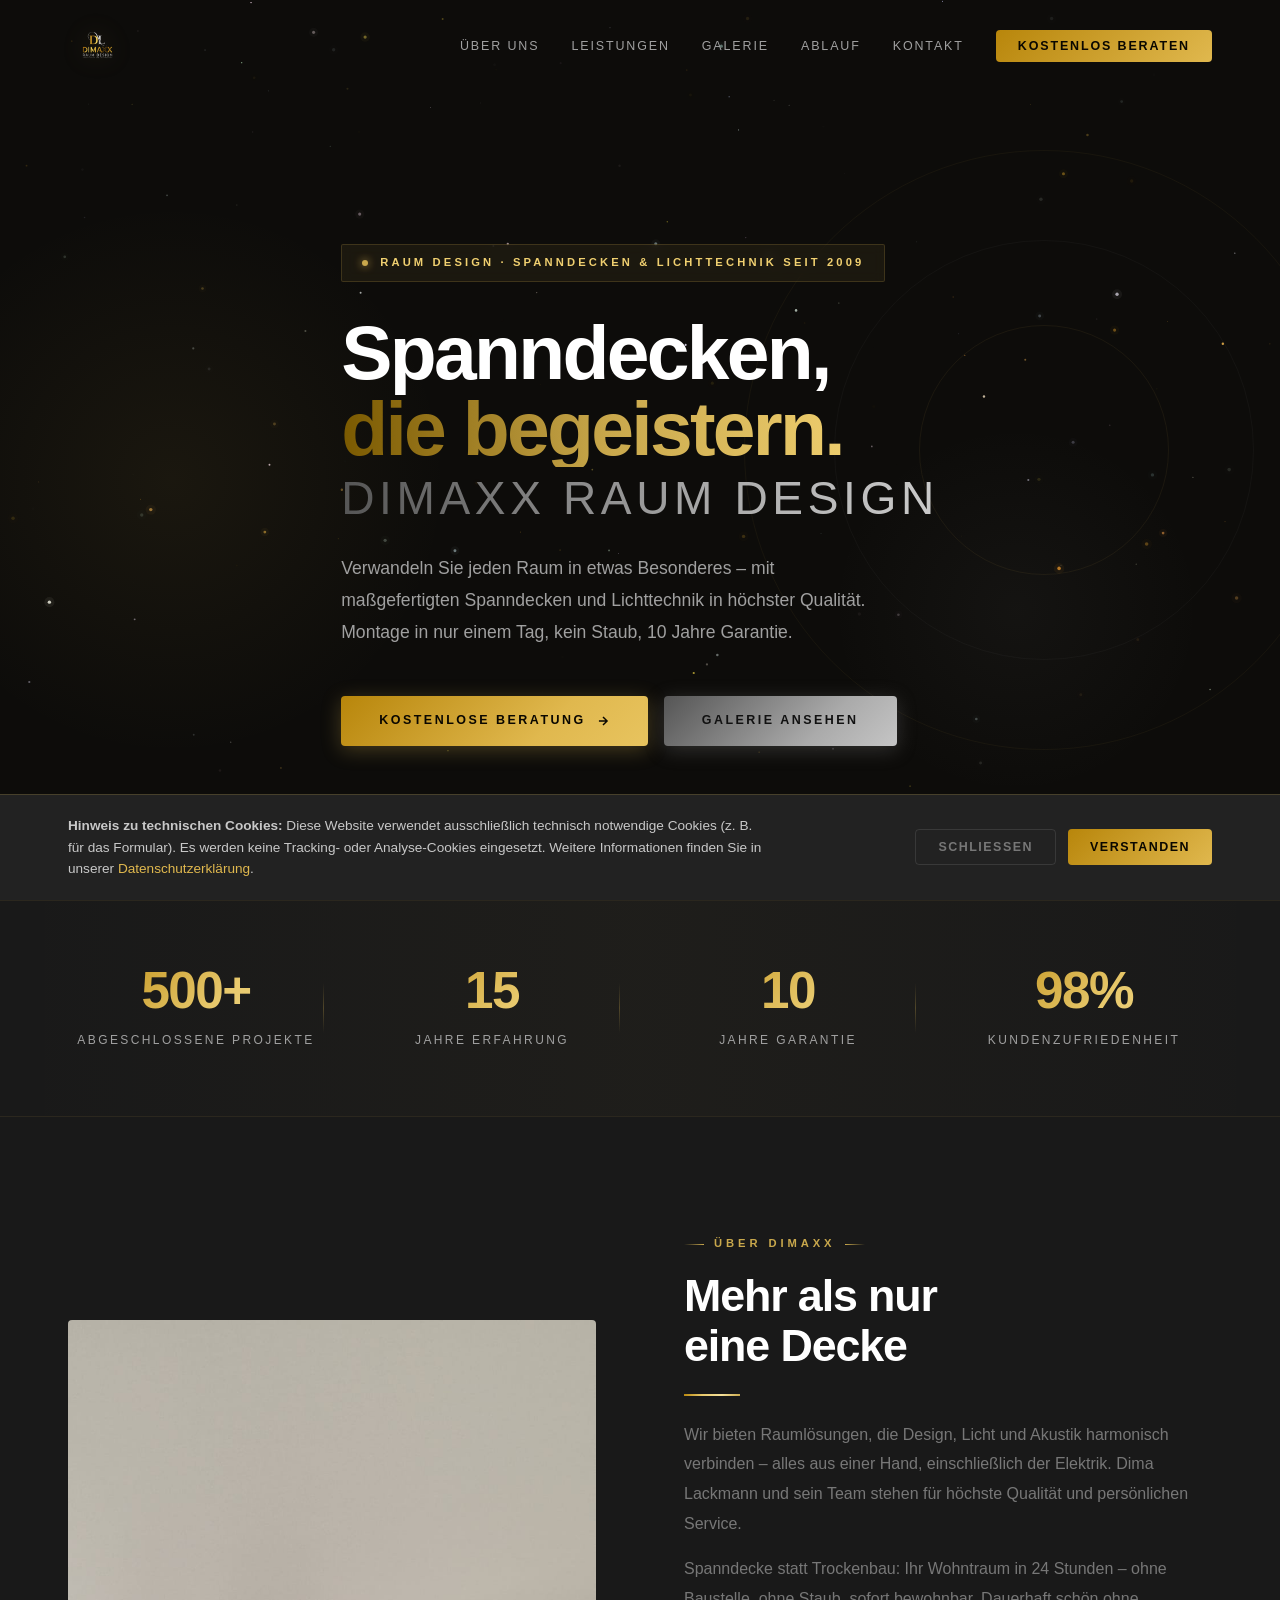
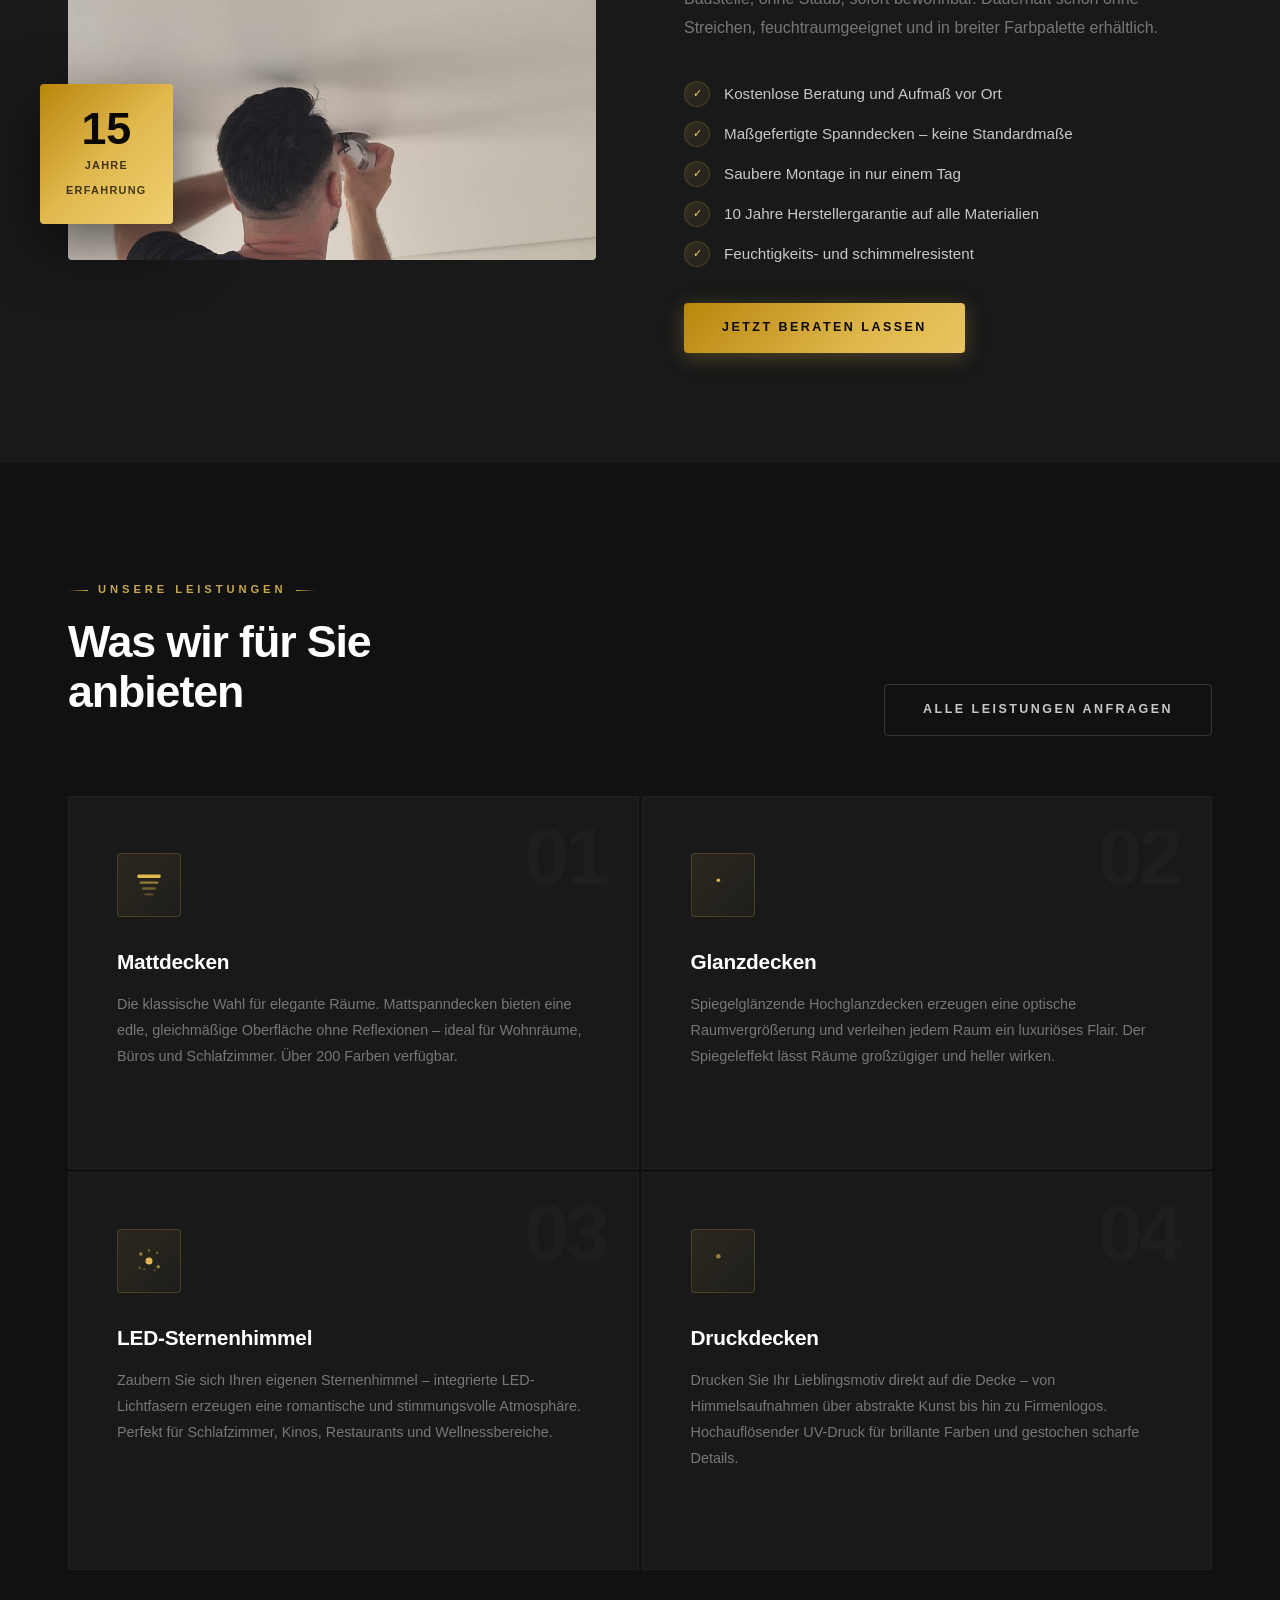
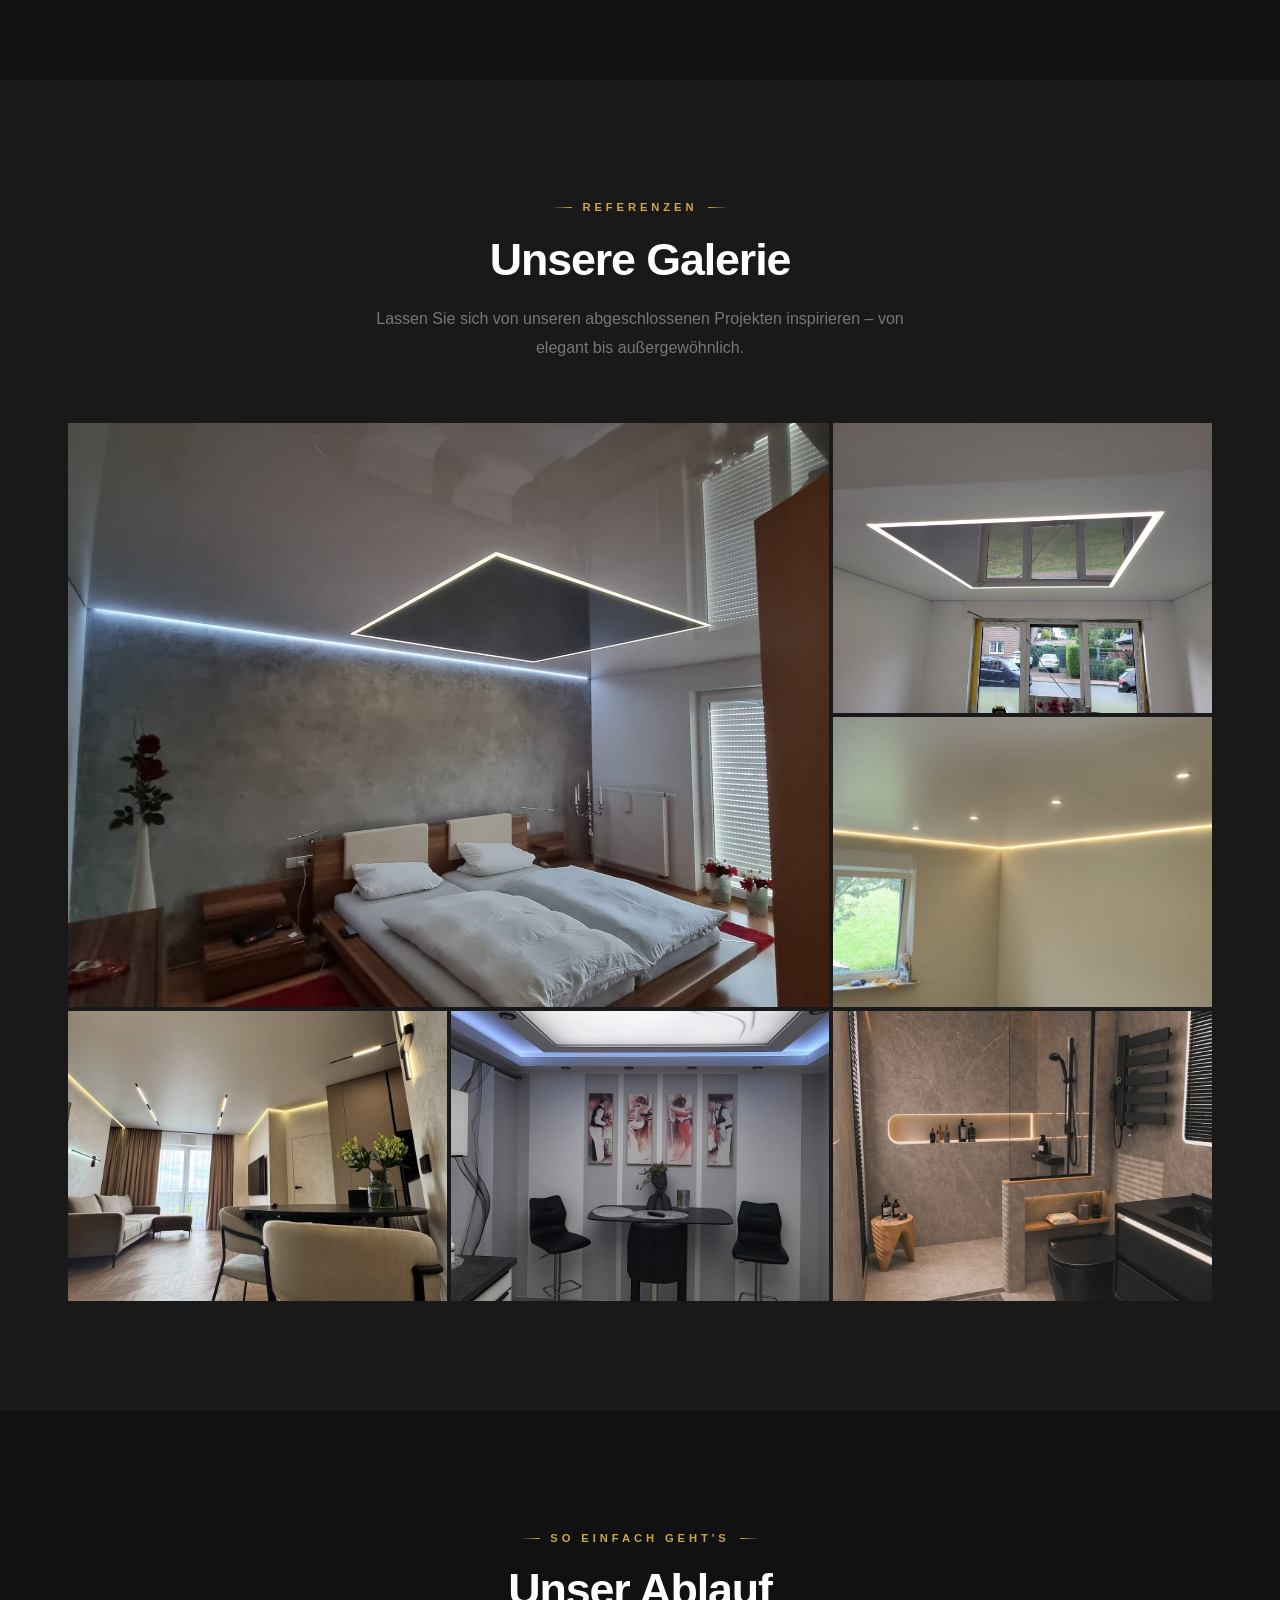
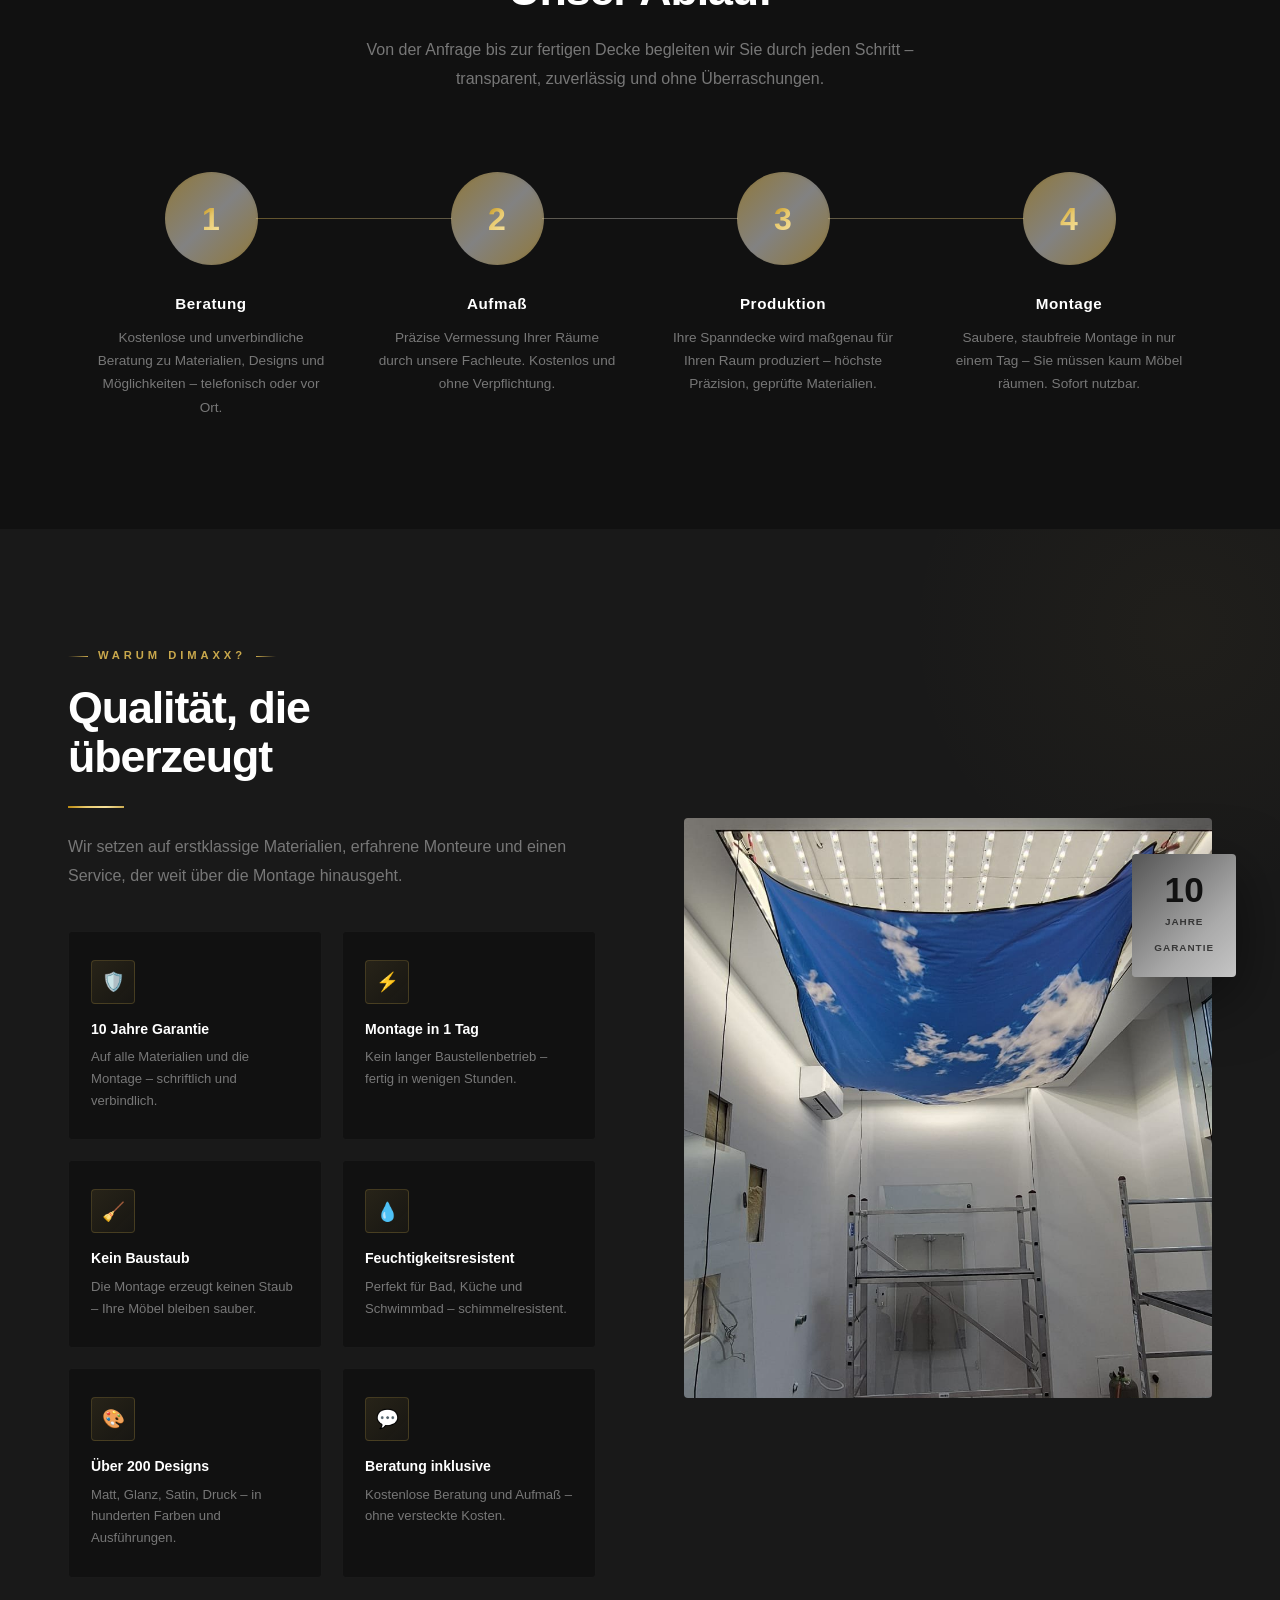
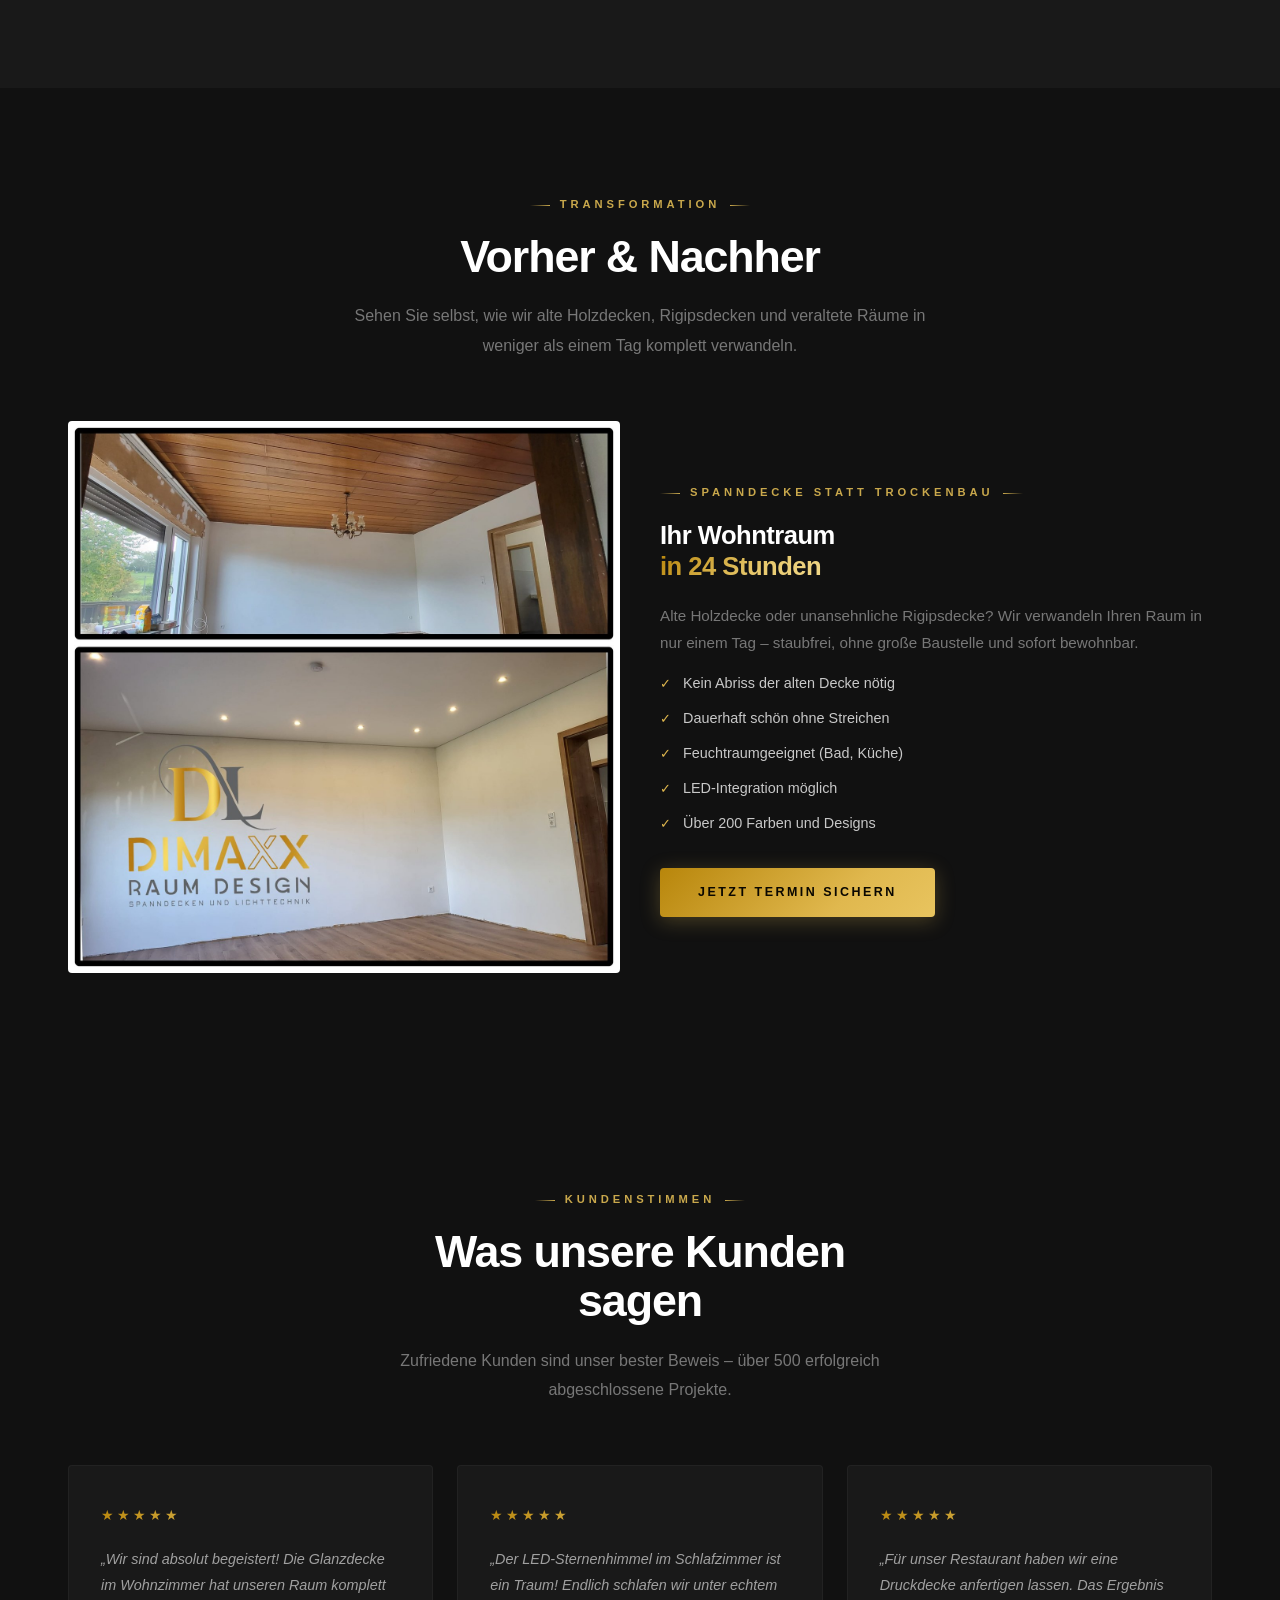
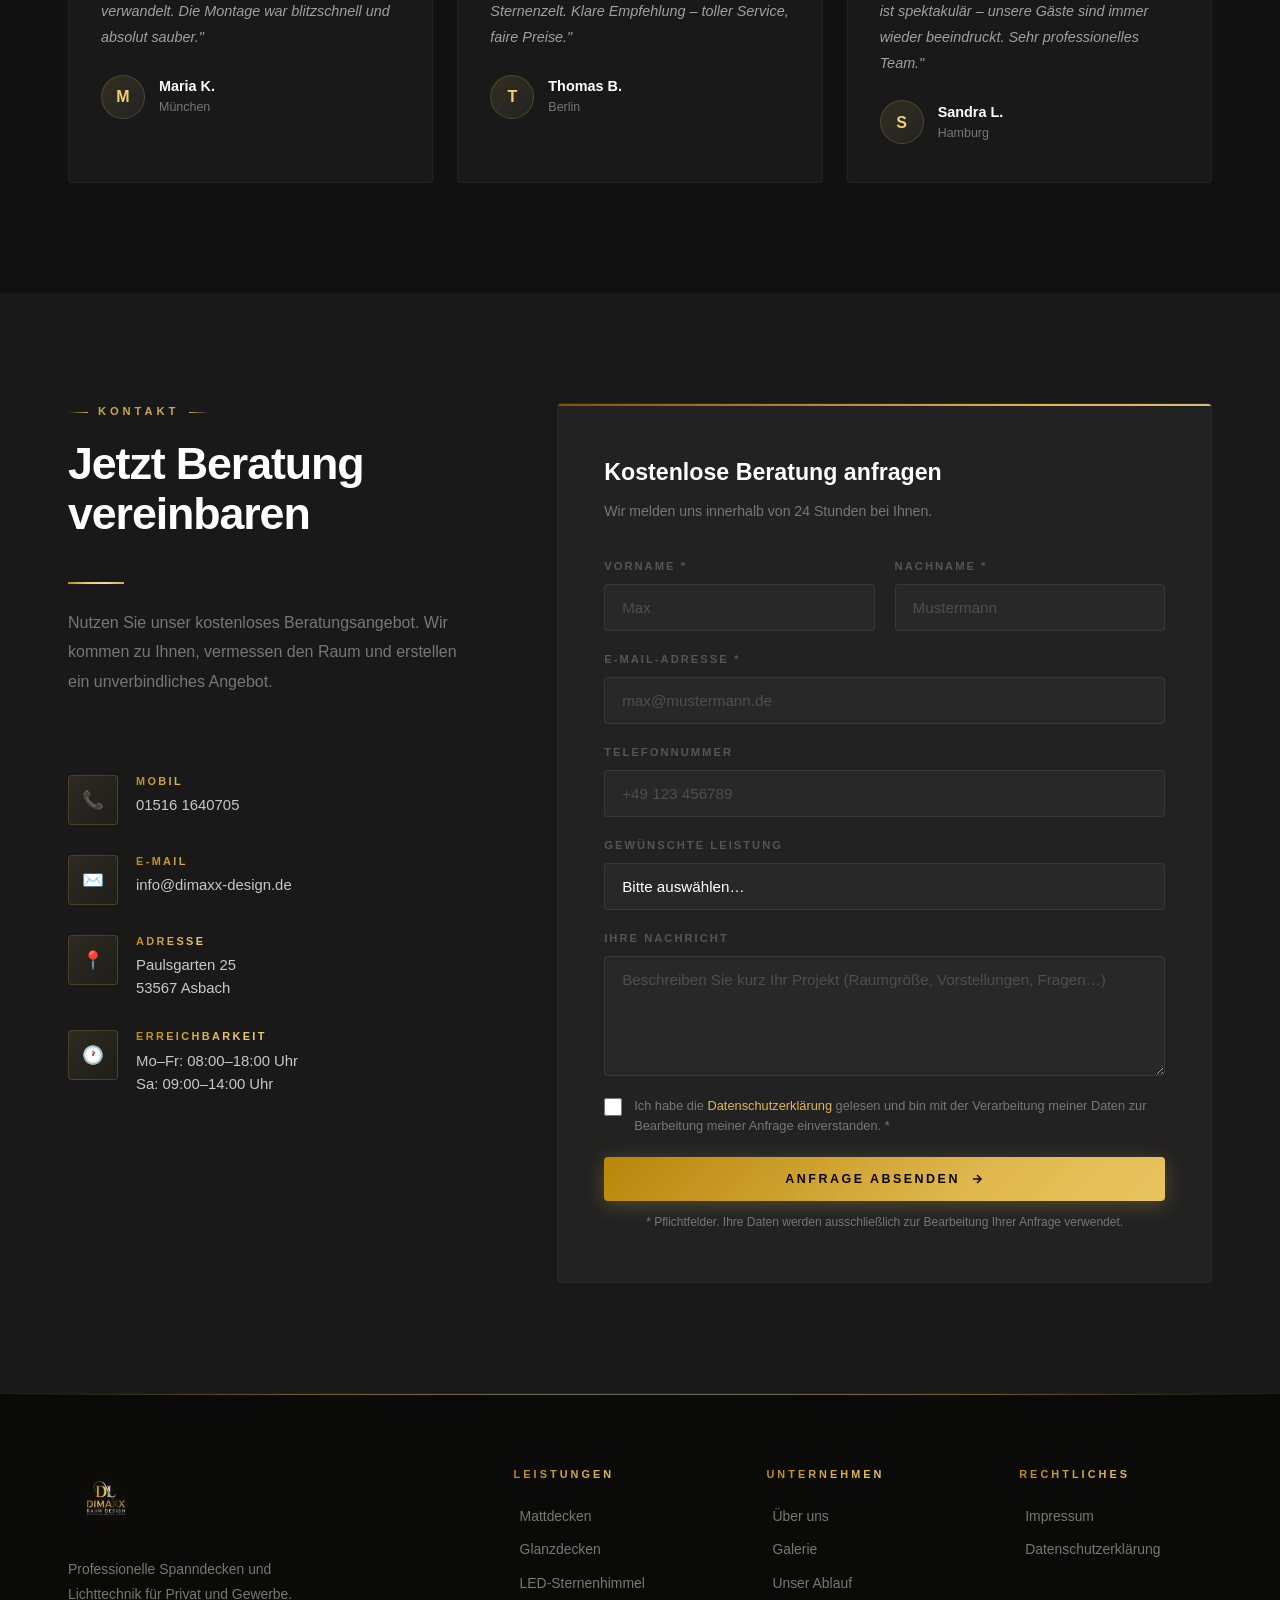
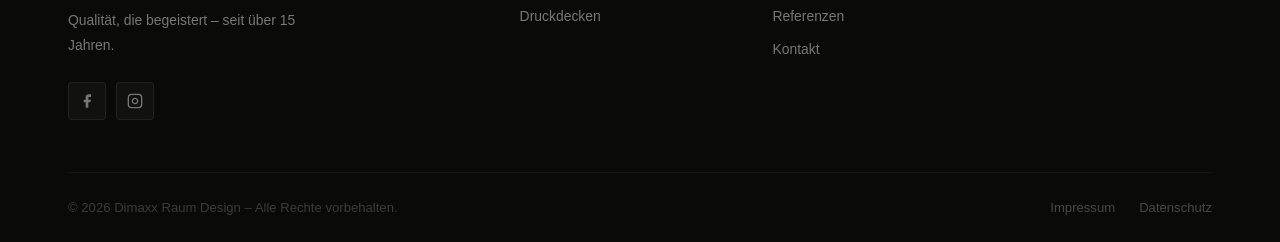
==== commit 90e1fceb: "Add real photos, contact data, Vorher/Nachher section - Gallery: 6 real project photos (Glanzdecke, " ====
--- a/index.html
+++ b/index.html
@@ -22,13 +22,13 @@
     "name": "Dimaxx Raum Design",
     "description": "Professionelle Spanndecken und Lichttechnik für Privat und Gewerbe",
     "url": "[BITTE ERGÄNZEN: Ihre Website-URL]",
-    "telephone": "[BITTE ERGÄNZEN: Ihre Telefonnummer]",
-    "email": "[BITTE ERGÄNZEN: Ihre E-Mail-Adresse]",
+    "telephone": "+4915161640705",
+    "email": "info@dimaxx-design.de",
     "address": {
       "@type": "PostalAddress",
-      "streetAddress": "[BITTE ERGÄNZEN: Straße und Hausnummer]",
-      "postalCode": "[BITTE ERGÄNZEN: PLZ]",
-      "addressLocality": "[BITTE ERGÄNZEN: Stadt]",
+      "streetAddress": "Paulsgarten 25",
+      "postalCode": "53567",
+      "addressLocality": "Asbach",
       "addressCountry": "DE"
     },
     "priceRange": "€€",
@@ -164,15 +164,7 @@
 
       <div class="about-visual fade-up">
         <div class="about-img-wrap">
-          <!-- Eigenes Foto hier einfügen: <img src="images/about.jpg" alt="Dimaxx Spanndecken Team"> -->
-          <div class="about-img-placeholder" aria-hidden="true">
-            <svg viewBox="0 0 80 80" fill="none" xmlns="http://www.w3.org/2000/svg">
-              <rect x="10" y="10" width="60" height="60" stroke="#c9a84c" stroke-width="1" stroke-dasharray="4 4"/>
-              <rect x="20" y="20" width="40" height="40" stroke="#c9a84c" stroke-width="0.5"/>
-              <circle cx="40" cy="40" r="12" stroke="#c9a84c" stroke-width="1"/>
-            </svg>
-            <p>Foto wird eingefügt</p>
-          </div>
+          <img src="images/about-team.jpg" alt="Dima Lackmann bei der Spanndecken-Montage" style="width:100%;height:100%;object-fit:cover;object-position:top;">
           <div class="corner-deco tl" aria-hidden="true"></div>
           <div class="corner-deco br" aria-hidden="true"></div>
           <div class="corner-deco-s tr" aria-hidden="true"></div>
@@ -186,16 +178,17 @@
 
       <div class="about-text fade-up delay-2">
         <span class="section-tag">Über Dimaxx</span>
-        <h2 class="section-title">Ihr Experte für<br><span>moderne Spanndecken</span></h2>
+        <h2 class="section-title">Mehr als nur<br><span>eine Decke</span></h2>
         <div class="gold-line"></div>
         <p class="section-desc">
-          Seit über 15 Jahren sind wir Ihr zuverlässiger Partner für professionelle Spanndecken
-          und Lichttechnik im privaten und gewerblichen Bereich. Unser erfahrenes Team vereint
-          handwerkliche Perfektion mit modernsten Materialien – für Räume, die begeistern.
+          Wir bieten Raumlösungen, die Design, Licht und Akustik harmonisch verbinden –
+          alles aus einer Hand, einschließlich der Elektrik. Dima Lackmann und sein Team
+          stehen für höchste Qualität und persönlichen Service.
         </p>
         <p class="section-desc" style="margin-top: 16px;">
-          Von der ersten Beratung bis zur sauberen Montage begleiten wir Sie durch jeden Schritt.
-          Über 500 abgeschlossene Projekte sprechen für unsere Qualität.
+          Spanndecke statt Trockenbau: Ihr Wohntraum in 24 Stunden – ohne Baustelle,
+          ohne Staub, sofort bewohnbar. Dauerhaft schön ohne Streichen,
+          feuchtraumgeeignet und in breiter Farbpalette erhältlich.
         </p>
 
         <ul class="about-features">
@@ -348,50 +341,56 @@
       </p>
     </div>
 
-    <div class="gallery-grid">
-      <!-- Fotos hier einfügen: src="images/gallery-1.jpg" etc. -->
+    <div class="gallery-grid" style="grid-template-rows: 290px 290px 290px;">
+      <!-- Großes Hauptbild: Glanzdecke Schlafzimmer -->
       <div class="gal-item fade-up">
-        <div class="gal-bg" role="img" aria-label="LED Sternenhimmel Referenzprojekt"></div>
+        <img src="images/gal-schlafzimmer-glanz.jpg" alt="Glanzdecke mit LED-Rahmen im Schlafzimmer" style="width:100%;height:100%;object-fit:cover;">
         <div class="gal-overlay">
-          <span class="gal-label">LED-Sternenhimmel</span>
-          <span class="gal-sub">Schlafzimmer · München</span>
+          <span class="gal-label">Glanzdecke + LED</span>
+          <span class="gal-sub">Schlafzimmer · Referenzprojekt</span>
         </div>
       </div>
 
       <div class="gal-item fade-up delay-1">
-        <div class="gal-bg" role="img" aria-label="Mattdecke Referenzprojekt"></div>
+        <img src="images/gal-led-dreieck.jpg" alt="LED-Dreiecksdecke mit Spiegeleffekt" style="width:100%;height:100%;object-fit:cover;">
         <div class="gal-overlay">
-          <span class="gal-label">Mattdecke</span>
-          <span class="gal-sub">Wohnzimmer · Hamburg</span>
+          <span class="gal-label">LED-Lichtdesign</span>
+          <span class="gal-sub">Wohnzimmer · Referenzprojekt</span>
         </div>
       </div>
 
       <div class="gal-item fade-up delay-2">
-        <div class="gal-bg" role="img" aria-label="Glanzdecke Referenzprojekt"></div>
+        <img src="images/gal-led-streifen.jpg" alt="Mattdecke mit LED-Ambientebeleuchtung" style="width:100%;height:100%;object-fit:cover;">
         <div class="gal-overlay">
-          <span class="gal-label">Glanzdecke</span>
-          <span class="gal-sub">Restaurant · Berlin</span>
+          <span class="gal-label">Mattdecke + Ambiente</span>
+          <span class="gal-sub">Wohnraum · Referenzprojekt</span>
         </div>
       </div>
 
       <div class="gal-item fade-up delay-1">
-        <div class="gal-bg" role="img" aria-label="Druckdecke Referenzprojekt"></div>
+        <img src="images/gal-wohnzimmer.jpg" alt="Modernes Wohnzimmer mit Spanndecke und Spots" style="width:100%;height:100%;object-fit:cover;">
         <div class="gal-overlay">
-          <span class="gal-label">Druckdecke</span>
-          <span class="gal-sub">Büro · Frankfurt</span>
+          <span class="gal-label">Mattdecke + Spots</span>
+          <span class="gal-sub">Wohnzimmer · Referenzprojekt</span>
         </div>
       </div>
 
       <div class="gal-item fade-up delay-2">
-        <div class="gal-bg" role="img" aria-label="LED Referenzprojekt"></div>
+        <img src="images/gal-design-decke.jpg" alt="Design-Druckdecke im Showroom" style="width:100%;height:100%;object-fit:cover;">
         <div class="gal-overlay">
-          <span class="gal-label">LED-Decke</span>
-          <span class="gal-sub">Wellness · Köln</span>
-        </div>
-      </div>
-    </div>
-
-    <p class="gallery-photo-note">Eigene Fotos werden nach Produktionsbeginn eingefügt</p>
+          <span class="gal-label">Druckdecke Design</span>
+          <span class="gal-sub">Showroom · Referenzprojekt</span>
+        </div>
+      </div>
+
+      <div class="gal-item fade-up delay-3">
+        <img src="images/gal-bad-led.jpg" alt="Badezimmer mit Spanndecke und LED-Beleuchtung" style="width:100%;height:100%;object-fit:cover;">
+        <div class="gal-overlay">
+          <span class="gal-label">Feuchtraum + LED</span>
+          <span class="gal-sub">Badezimmer · Referenzprojekt</span>
+        </div>
+      </div>
+    </div>
   </div>
 </section>
 
@@ -494,7 +493,7 @@
       <div class="why-visual fade-up delay-2">
         <div class="why-img-wrap">
           <!-- Eigenes Foto hier einfügen: <img src="images/why.jpg" alt="Dimaxx Qualität"> -->
-          <div class="why-img-placeholder" aria-hidden="true">Foto wird eingefügt</div>
+          <img src="images/gal-druckdecke-himmel.jpg" alt="Druckdecke Himmelsmotiv in der Montage" style="width:100%;height:100%;object-fit:cover;">
         </div>
         <div class="why-badge" aria-label="10 Jahre Garantie">
           <span class="b-num">10</span>
@@ -502,6 +501,58 @@
         </div>
       </div>
 
+    </div>
+  </div>
+</section>
+
+
+<!-- ===========================
+     VORHER / NACHHER
+=========================== -->
+<section id="vorher-nachher" style="background:var(--bg); padding:100px 0;">
+  <div class="container">
+    <div style="text-align:center; margin-bottom:60px;" class="fade-up">
+      <span class="section-tag">Transformation</span>
+      <h2 class="section-title">Vorher & <span>Nachher</span></h2>
+      <p class="section-desc" style="margin:12px auto 0;">
+        Sehen Sie selbst, wie wir alte Holzdecken, Rigipsdecken und veraltete Räume
+        in weniger als einem Tag komplett verwandeln.
+      </p>
+    </div>
+
+    <div style="display:grid; grid-template-columns:1fr 1fr; gap:40px; align-items:center;" class="fade-up delay-1">
+      <div>
+        <img src="images/vorher-nachher.jpg" alt="Vorher und Nachher: Alte Holzdecke wird zur modernen Spanndecke mit Einbaustrahler" style="width:100%; border-radius:4px; display:block;">
+      </div>
+      <div>
+        <span class="section-tag">Spanndecke statt Trockenbau</span>
+        <h3 style="font-size:1.6rem; font-weight:800; line-height:1.2; margin-bottom:20px; letter-spacing:-0.02em;">
+          Ihr Wohntraum<br>
+          <span style="background:var(--grad-gold);background-size:200%;-webkit-background-clip:text;-webkit-text-fill-color:transparent;background-clip:text;">in 24 Stunden</span>
+        </h3>
+        <p style="color:var(--gray); font-size:0.95rem; line-height:1.8; margin-bottom:16px;">
+          Alte Holzdecke oder unansehnliche Rigipsdecke? Wir verwandeln Ihren Raum
+          in nur einem Tag – staubfrei, ohne große Baustelle und sofort bewohnbar.
+        </p>
+        <ul style="list-style:none; display:flex; flex-direction:column; gap:12px; margin-bottom:32px;">
+          <li style="display:flex;align-items:center;gap:12px;color:var(--silver-mid);font-size:0.9rem;">
+            <span style="color:var(--gold-mid);font-size:0.8rem;">✓</span> Kein Abriss der alten Decke nötig
+          </li>
+          <li style="display:flex;align-items:center;gap:12px;color:var(--silver-mid);font-size:0.9rem;">
+            <span style="color:var(--gold-mid);font-size:0.8rem;">✓</span> Dauerhaft schön ohne Streichen
+          </li>
+          <li style="display:flex;align-items:center;gap:12px;color:var(--silver-mid);font-size:0.9rem;">
+            <span style="color:var(--gold-mid);font-size:0.8rem;">✓</span> Feuchtraumgeeignet (Bad, Küche)
+          </li>
+          <li style="display:flex;align-items:center;gap:12px;color:var(--silver-mid);font-size:0.9rem;">
+            <span style="color:var(--gold-mid);font-size:0.8rem;">✓</span> LED-Integration möglich
+          </li>
+          <li style="display:flex;align-items:center;gap:12px;color:var(--silver-mid);font-size:0.9rem;">
+            <span style="color:var(--gold-mid);font-size:0.8rem;">✓</span> Über 200 Farben und Designs
+          </li>
+        </ul>
+        <a href="#contact" class="btn btn-gold">Jetzt Termin sichern</a>
+      </div>
     </div>
   </div>
 </section>
@@ -590,9 +641,9 @@
           <div class="contact-item">
             <div class="c-icon" aria-hidden="true">📞</div>
             <div>
-              <div class="c-label">Telefon</div>
+              <div class="c-label">Mobil</div>
               <div class="c-val">
-                <a href="tel:[BITTE ERGÄNZEN]">[BITTE ERGÄNZEN: Ihre Telefonnummer]</a>
+                <a href="tel:+4915161640705">01516 1640705</a>
               </div>
             </div>
           </div>
@@ -602,7 +653,7 @@
             <div>
               <div class="c-label">E-Mail</div>
               <div class="c-val">
-                <a href="mailto:[BITTE ERGÄNZEN]">[BITTE ERGÄNZEN: Ihre E-Mail]</a>
+                <a href="mailto:info@dimaxx-design.de">info@dimaxx-design.de</a>
               </div>
             </div>
           </div>
@@ -612,8 +663,8 @@
             <div>
               <div class="c-label">Adresse</div>
               <div class="c-val">
-                [BITTE ERGÄNZEN: Straße &amp; Hausnummer]<br>
-                [BITTE ERGÄNZEN: PLZ &amp; Stadt]
+                Paulsgarten 25<br>
+                53567 Asbach
               </div>
             </div>
           </div>
@@ -621,7 +672,7 @@
           <div class="contact-item">
             <div class="c-icon" aria-hidden="true">🕐</div>
             <div>
-              <div class="c-label">Öffnungszeiten</div>
+              <div class="c-label">Erreichbarkeit</div>
               <div class="c-val">
                 Mo–Fr: 08:00–18:00 Uhr<br>
                 Sa: 09:00–14:00 Uhr
--- a/css/style.css
+++ b/css/style.css
@@ -1838,6 +1838,12 @@
 @media (max-width:768px) {
   :root { --section-pad:64px; }
 
+  /* Vorher/Nachher */
+  #vorher-nachher > .container > div:last-child {
+    grid-template-columns: 1fr !important;
+    gap: 32px !important;
+  }
+
   .nav-links { display:none; }
   .hamburger { display:flex; }
 
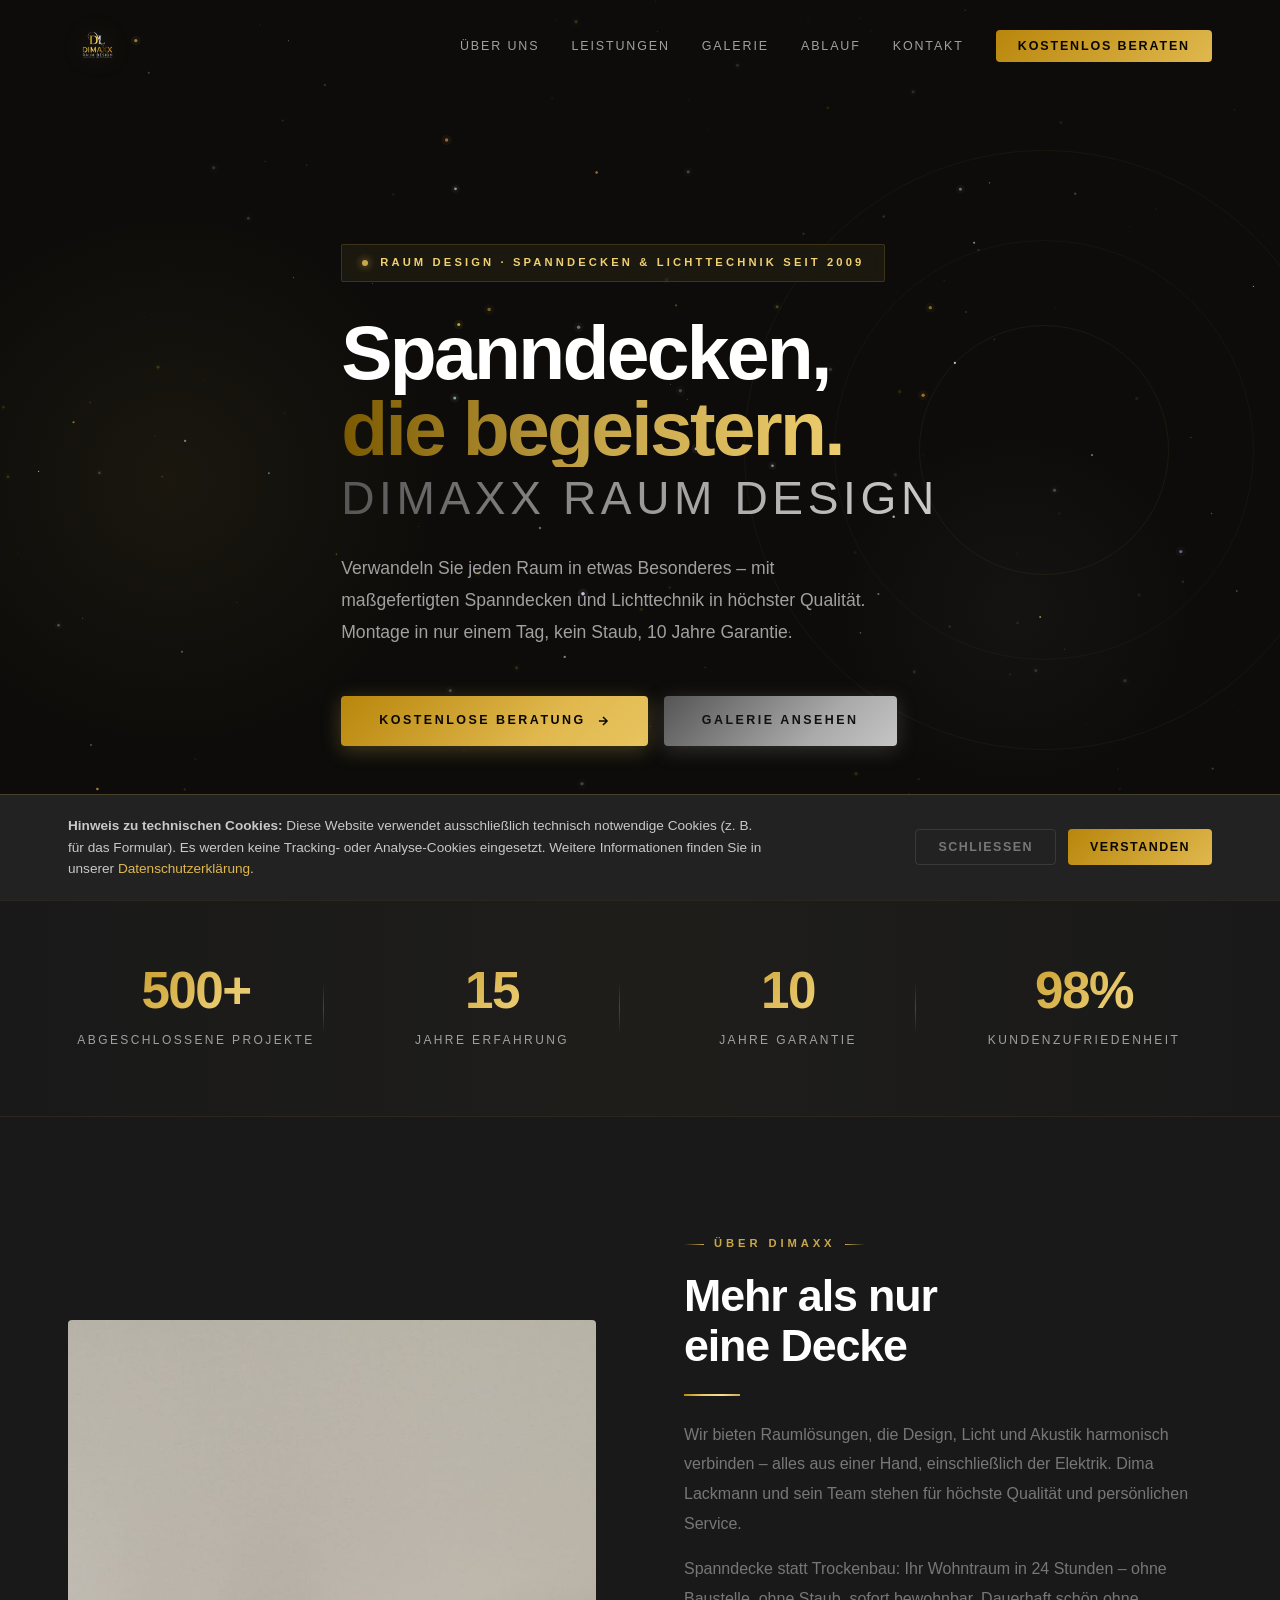
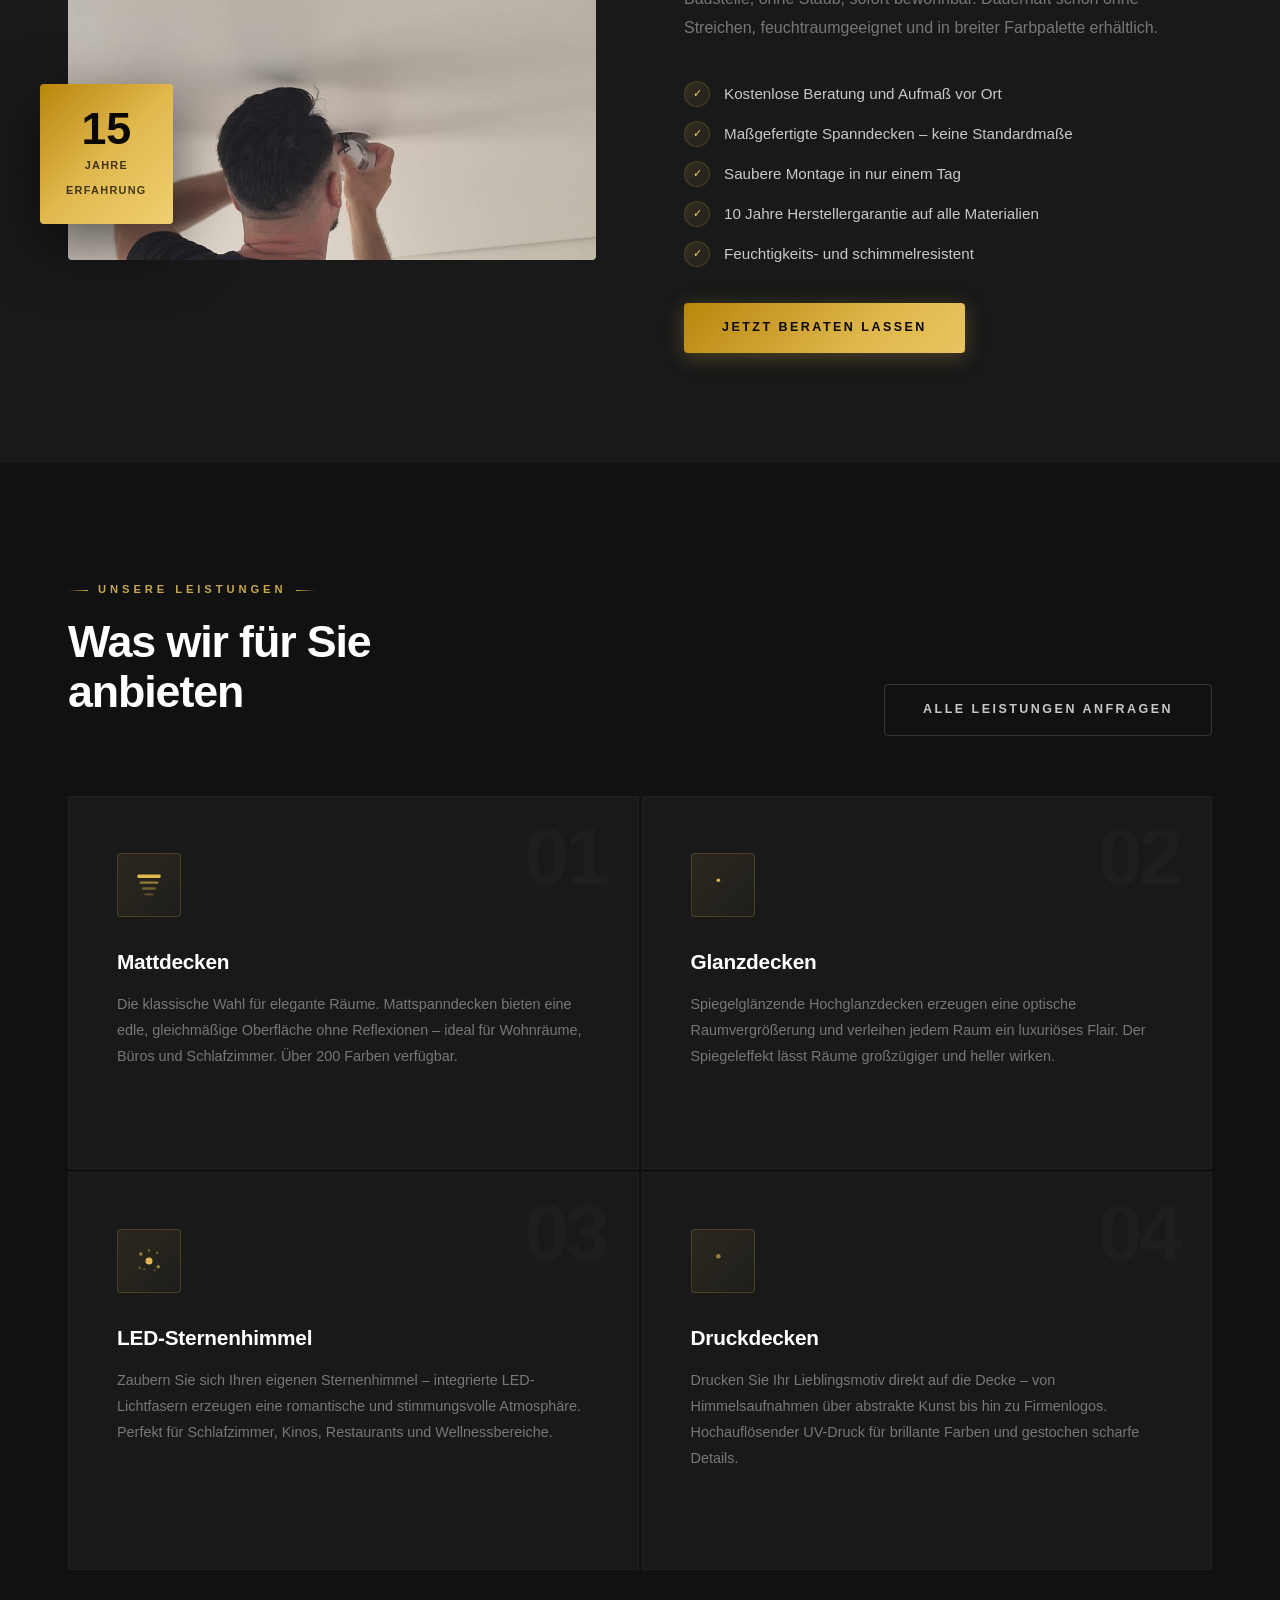
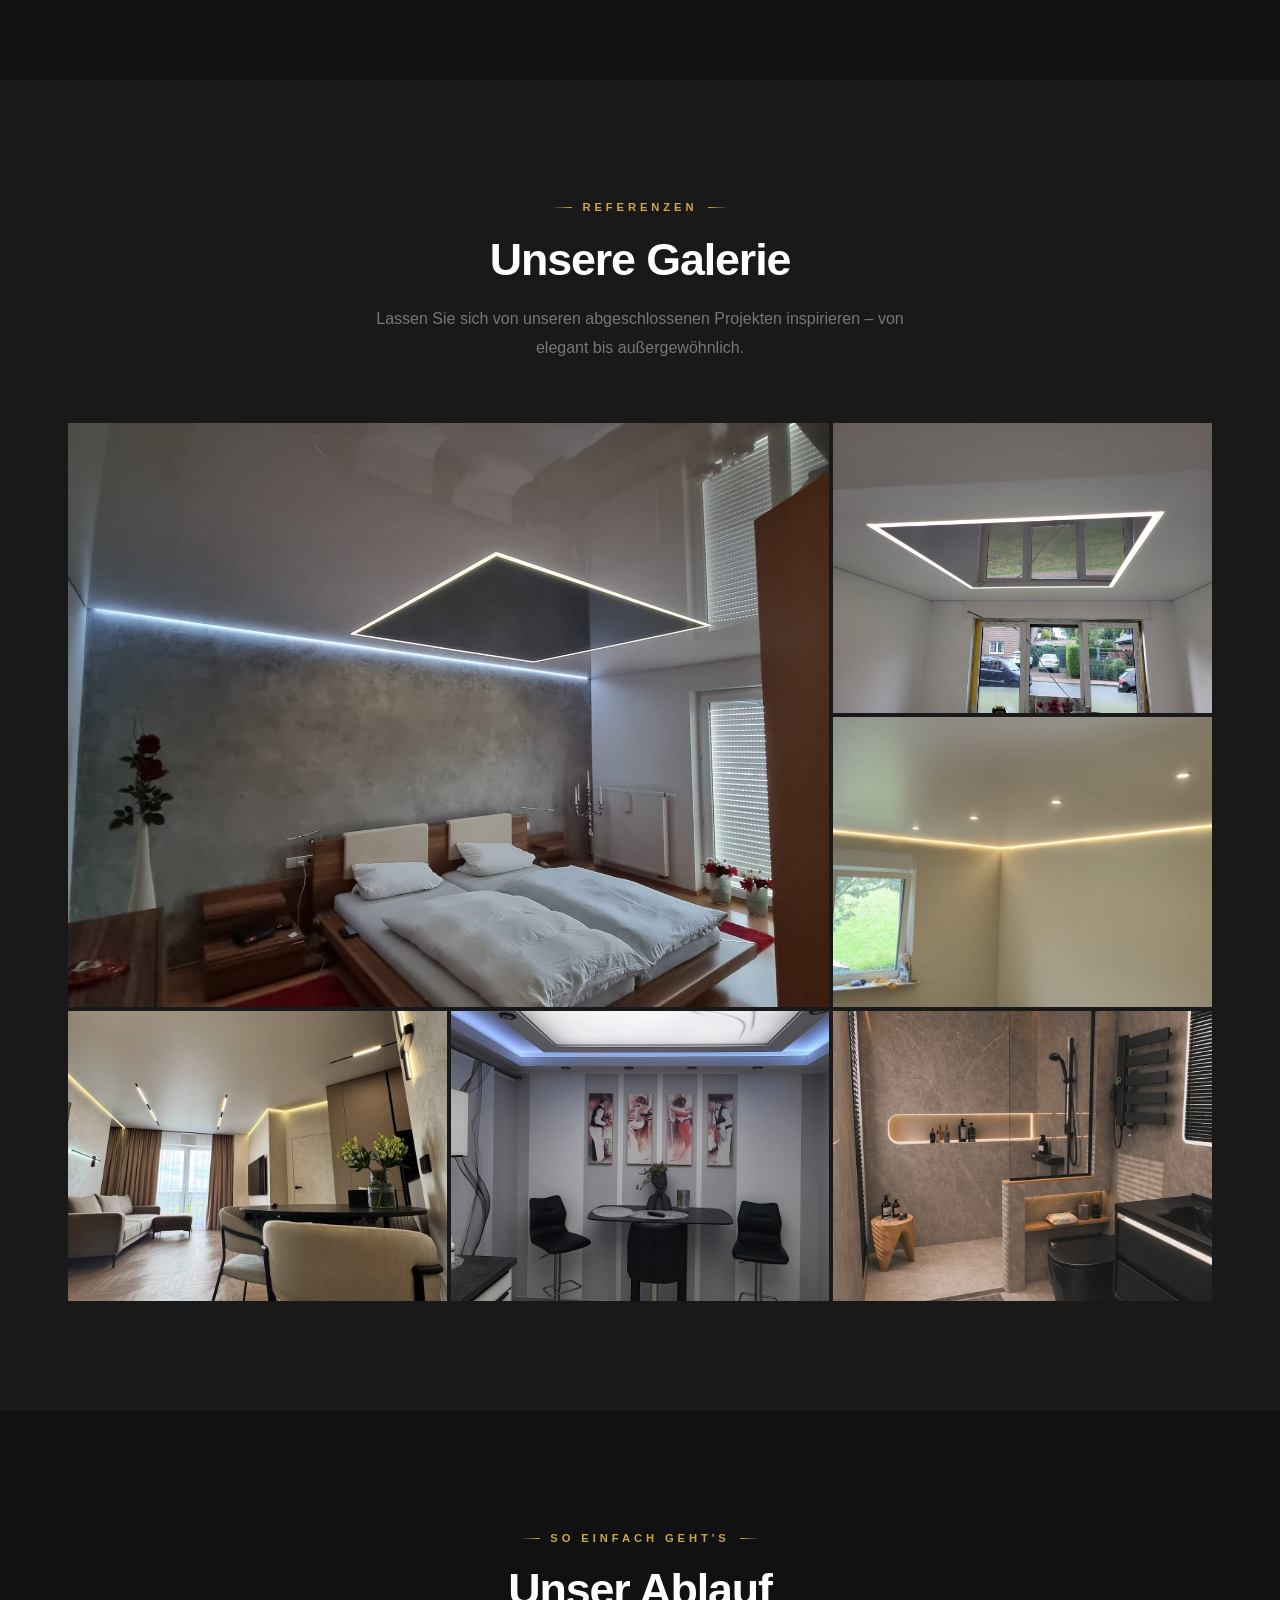
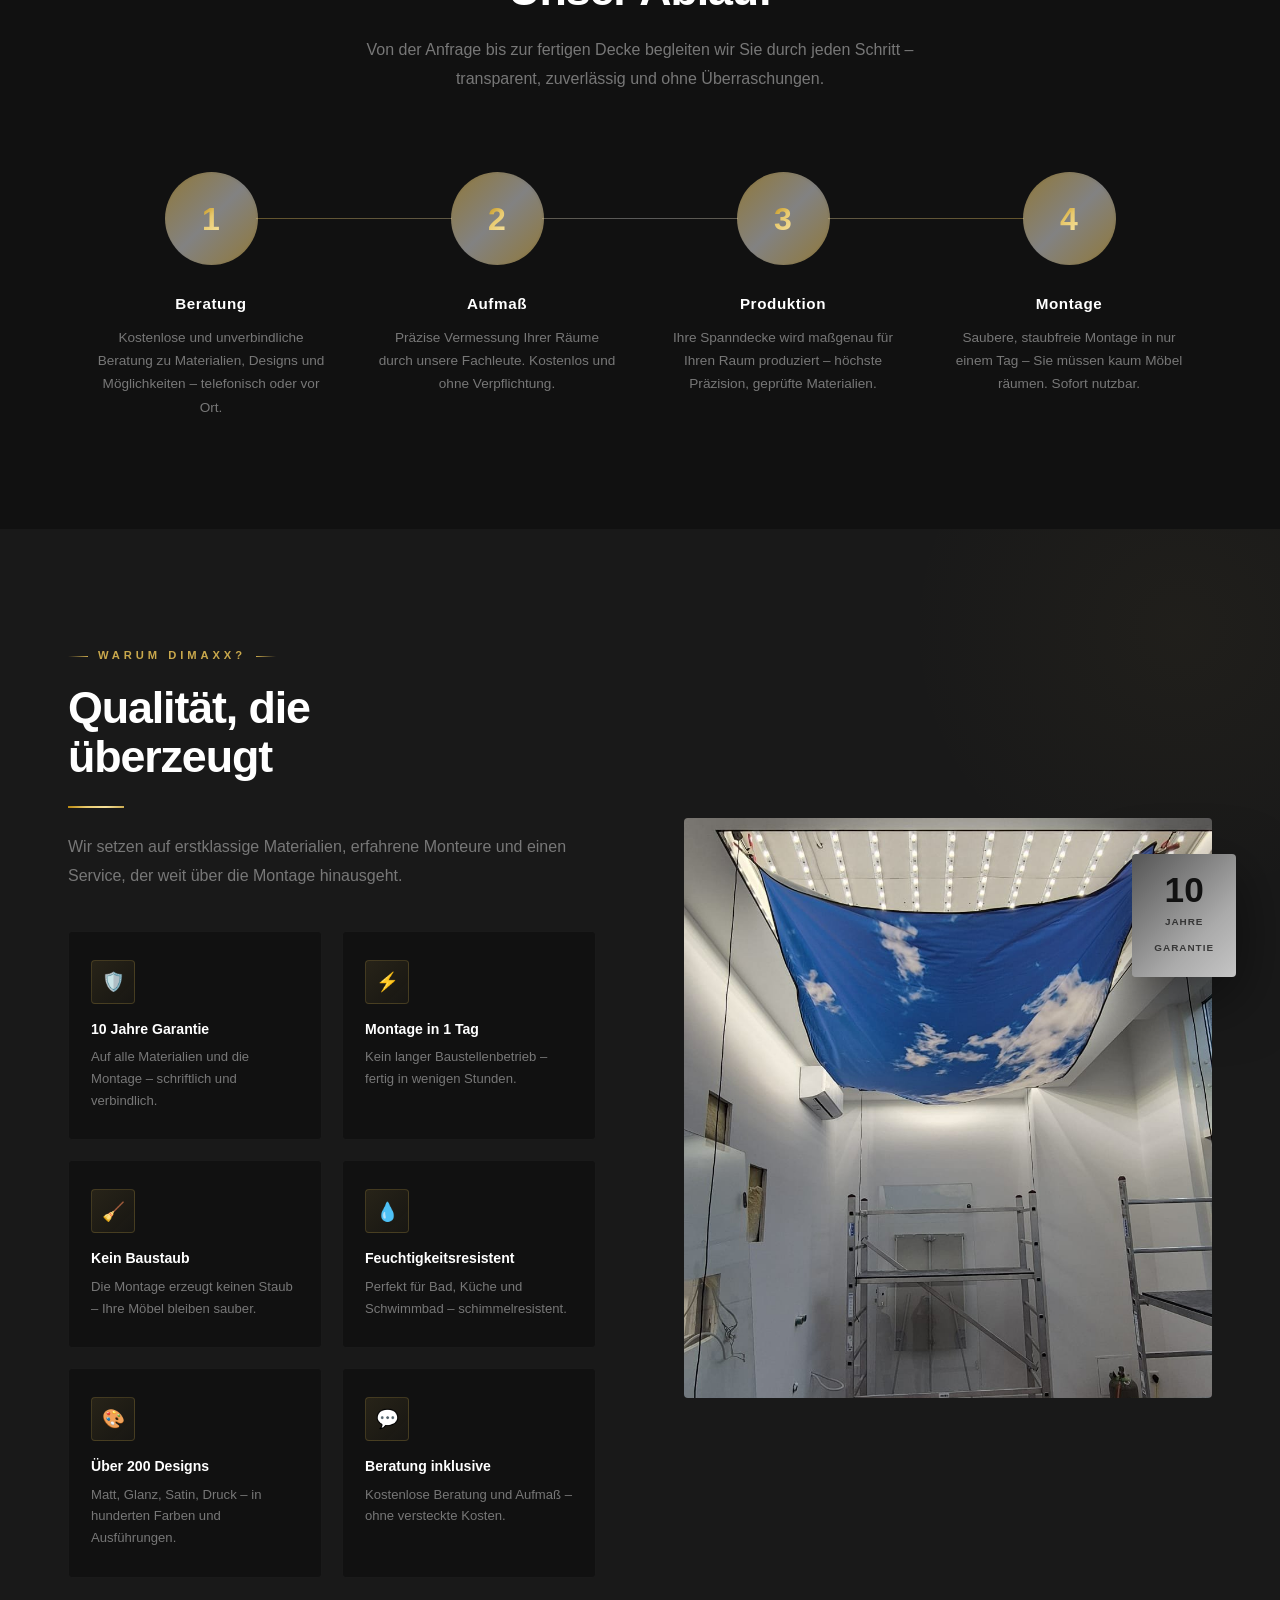
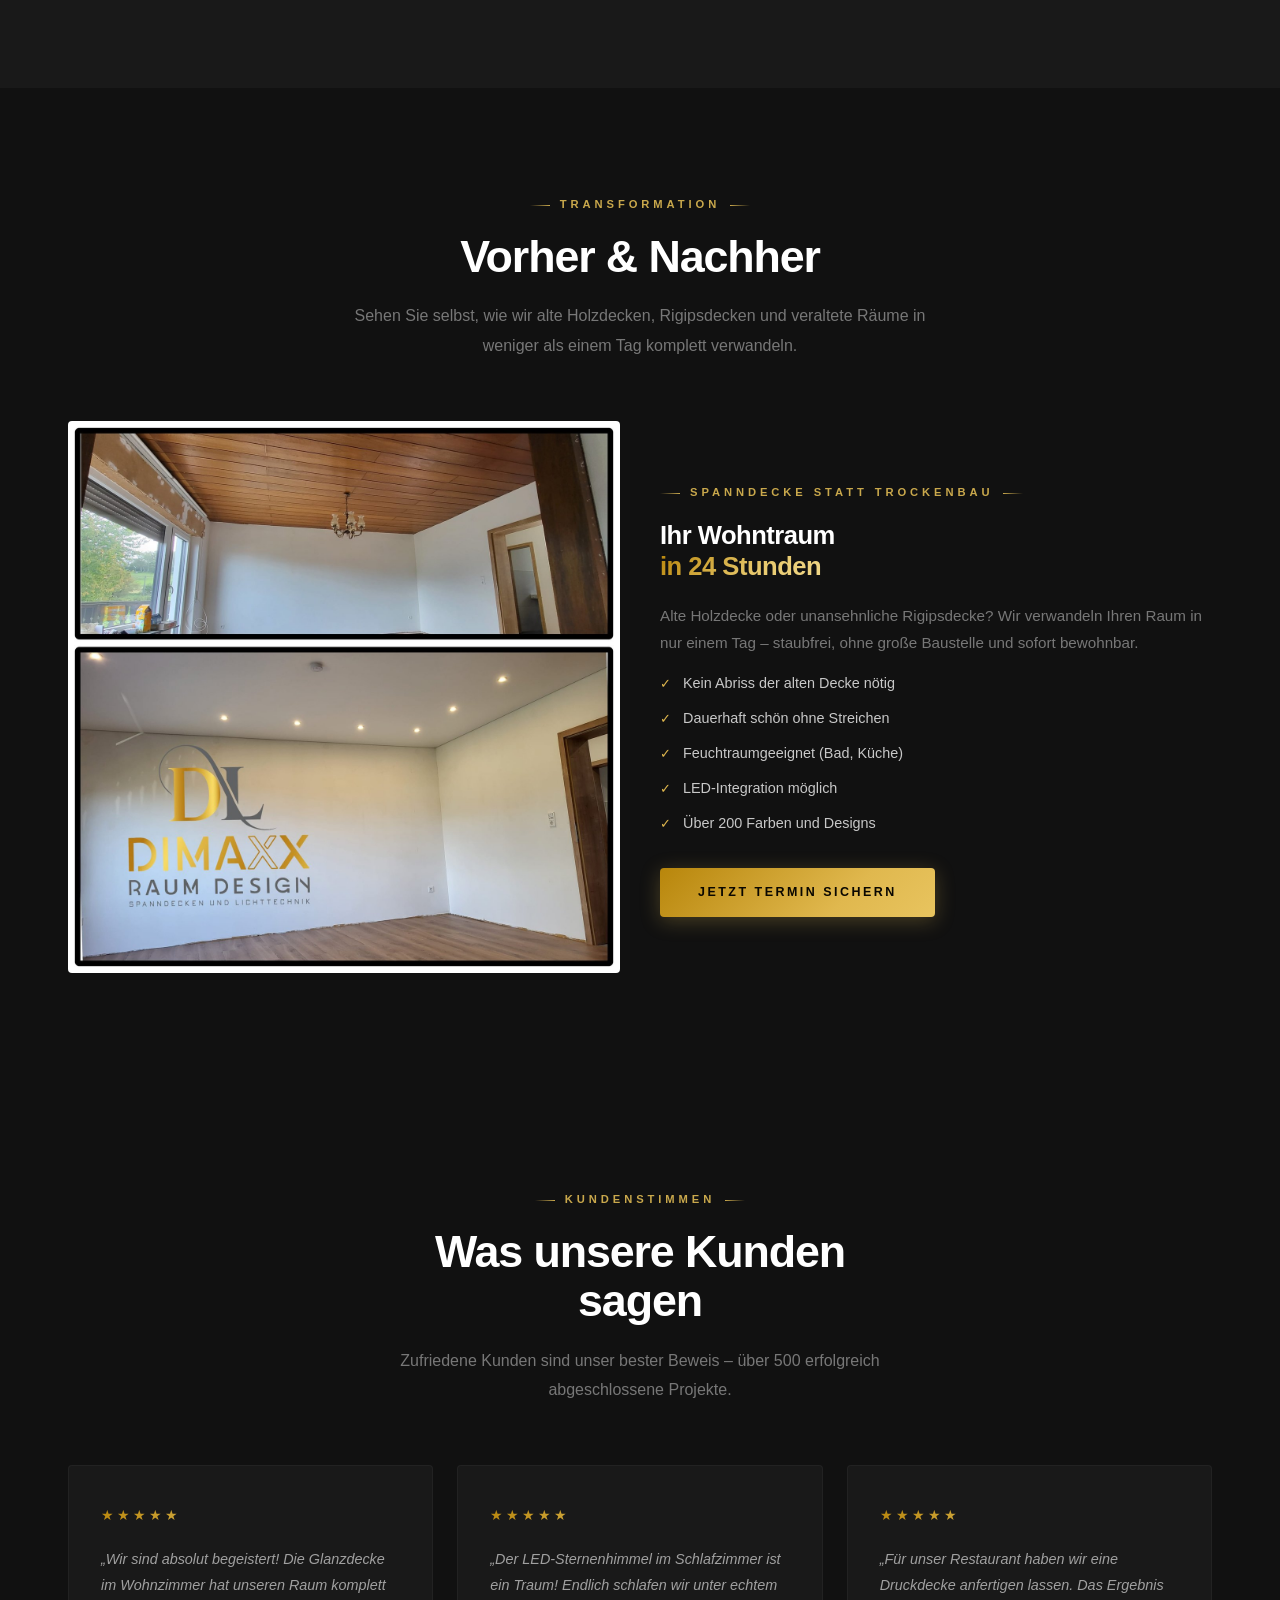
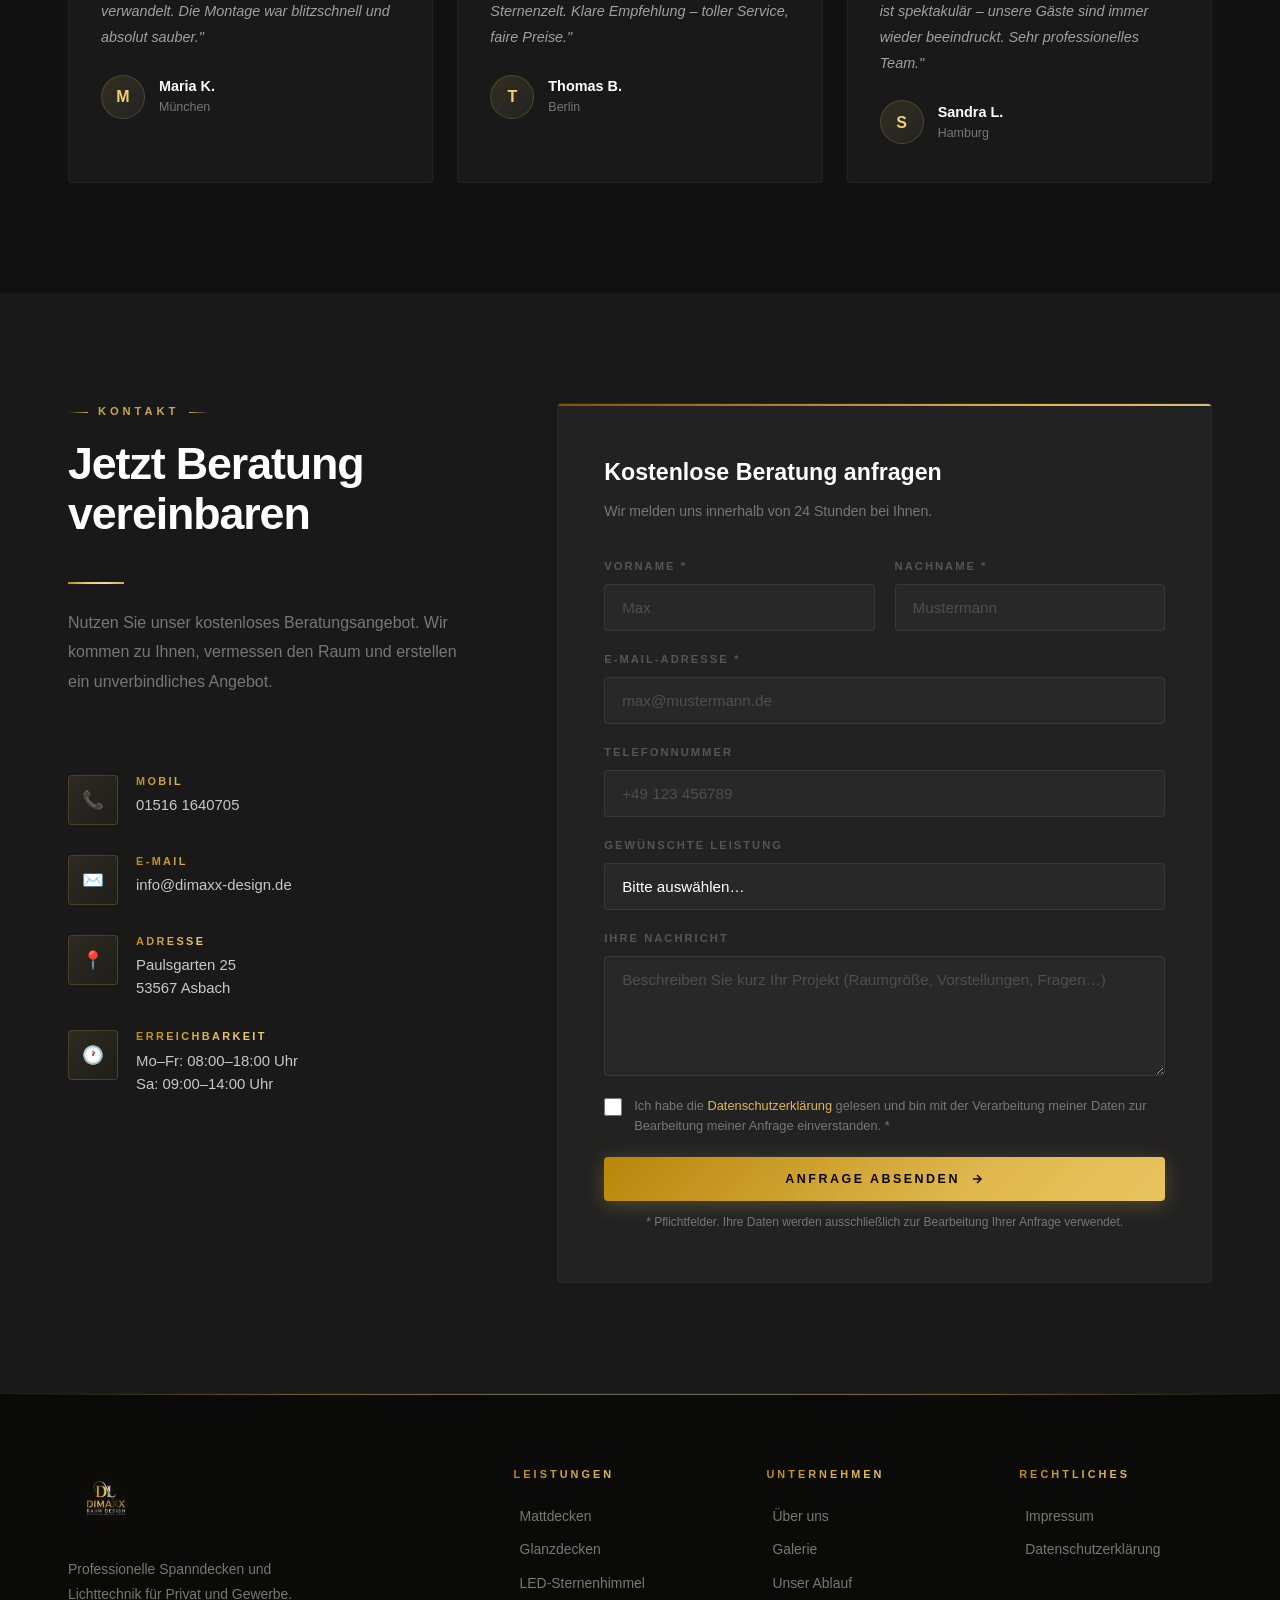
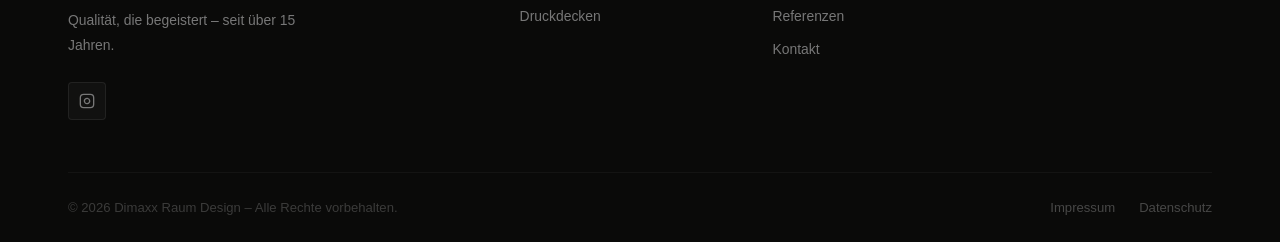
==== commit 5f137cb7: "Complete website data: Steuernummer, Instagram, domain URL - Impressum: add Steuernummer 3210059146;" ====
--- a/index.html
+++ b/index.html
@@ -21,7 +21,7 @@
     "@type": "LocalBusiness",
     "name": "Dimaxx Raum Design",
     "description": "Professionelle Spanndecken und Lichttechnik für Privat und Gewerbe",
-    "url": "[BITTE ERGÄNZEN: Ihre Website-URL]",
+    "url": "https://www.dimaxx-design.de",
     "telephone": "+4915161640705",
     "email": "info@dimaxx-design.de",
     "address": {
@@ -774,12 +774,8 @@
           Qualität, die begeistert – seit über 15 Jahren.
         </p>
         <div class="footer-social" aria-label="Social Media">
-          <!-- Facebook -->
-          <a href="#" aria-label="Facebook" rel="noopener">
-            <svg width="16" height="16" viewBox="0 0 24 24" fill="currentColor"><path d="M18 2h-3a5 5 0 0 0-5 5v3H7v4h3v8h4v-8h3l1-4h-4V7a1 1 0 0 1 1-1h3z"/></svg>
-          </a>
           <!-- Instagram -->
-          <a href="#" aria-label="Instagram" rel="noopener">
+          <a href="https://www.instagram.com/dimaxx_raum_design_/" aria-label="Dimaxx auf Instagram" rel="noopener noreferrer" target="_blank">
             <svg width="16" height="16" viewBox="0 0 24 24" fill="none" stroke="currentColor" stroke-width="2"><rect x="2" y="2" width="20" height="20" rx="5"/><path d="M16 11.37A4 4 0 1 1 12.63 8 4 4 0 0 1 16 11.37z"/><line x1="17.5" y1="6.5" x2="17.51" y2="6.5"/></svg>
           </a>
         </div>
